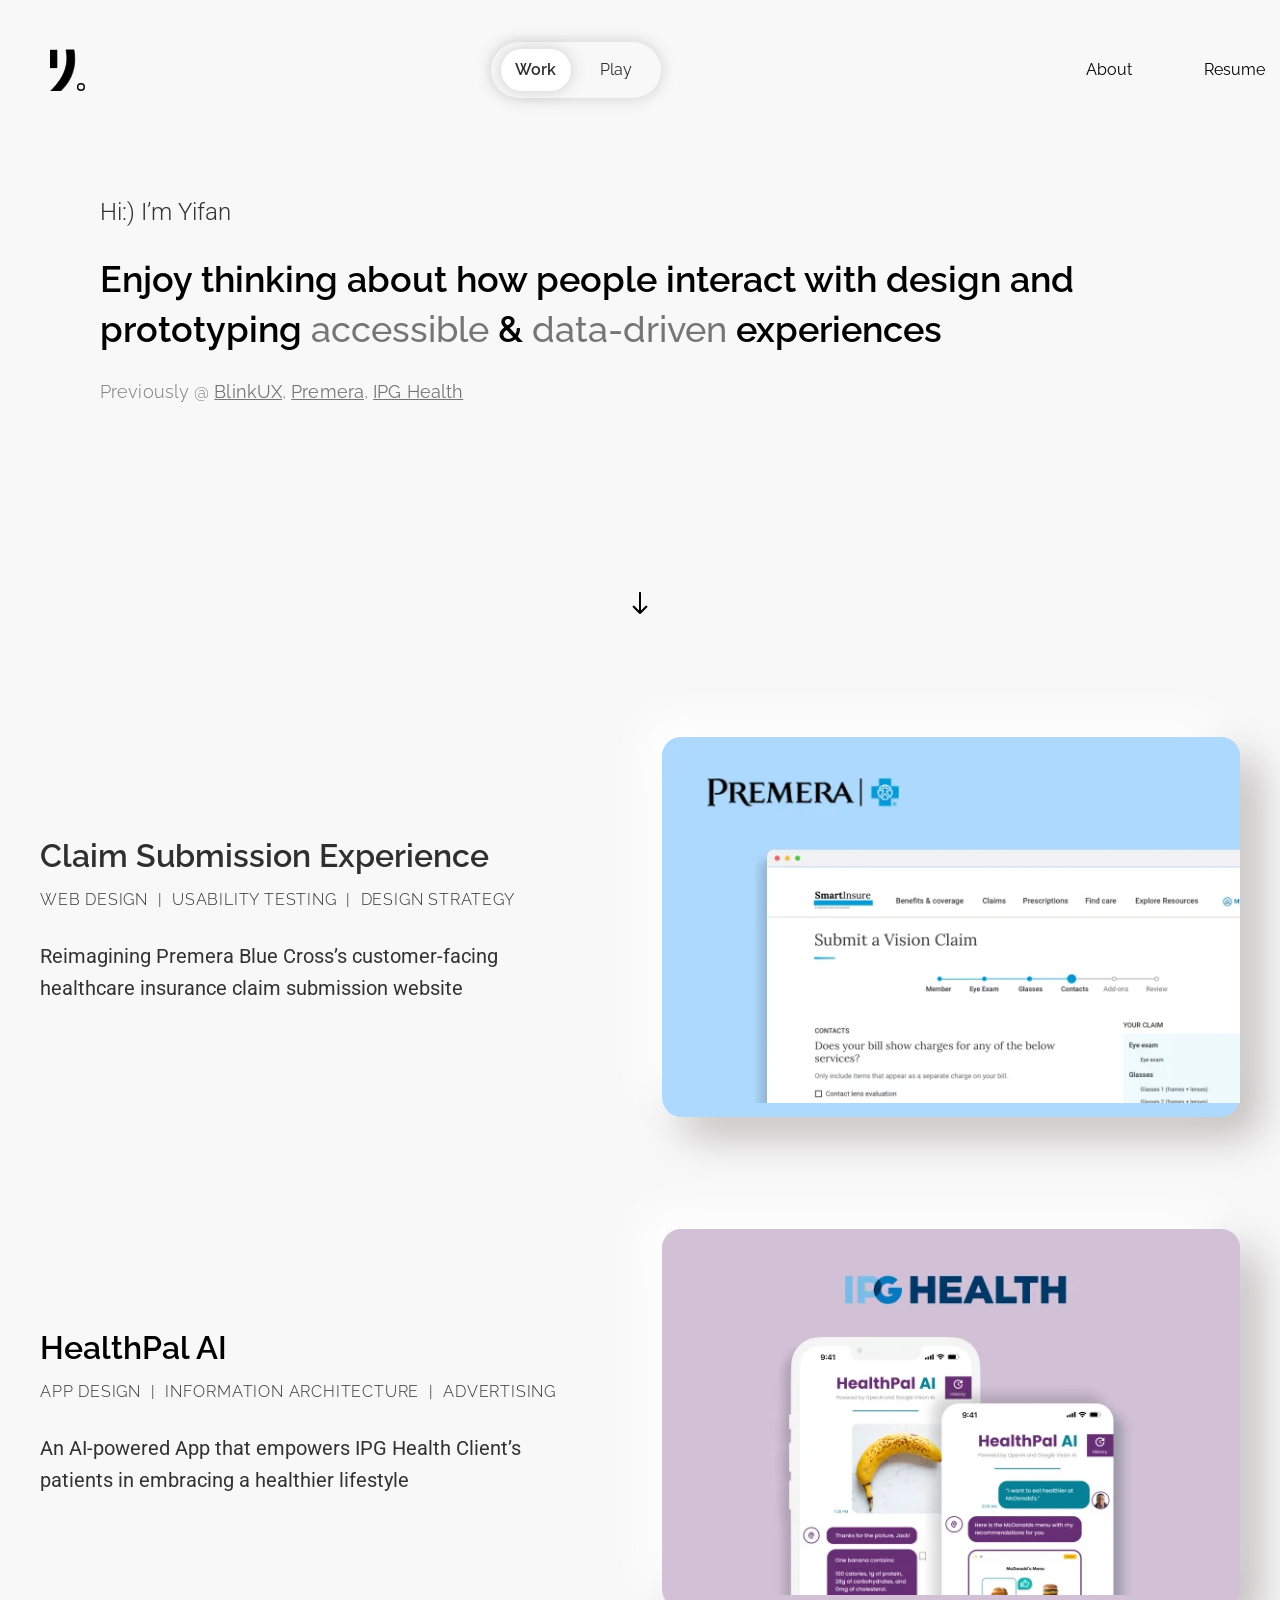
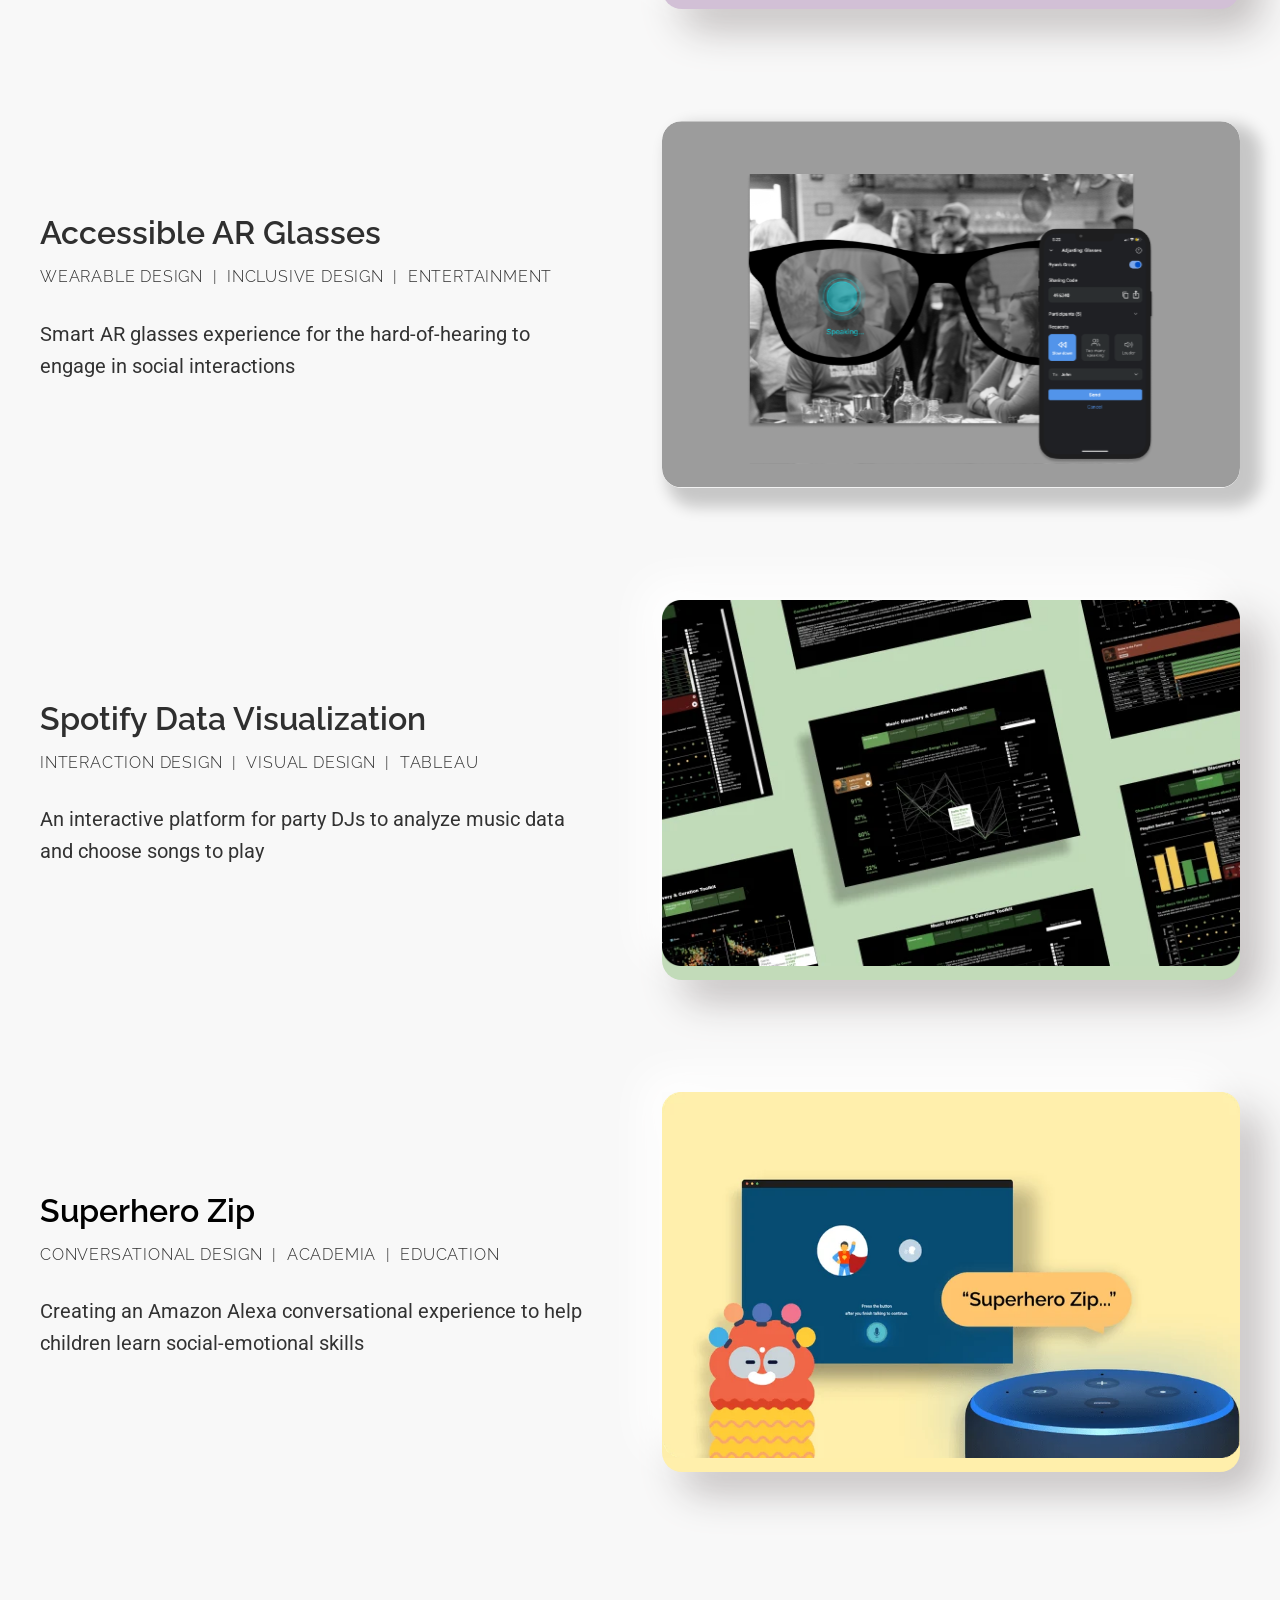
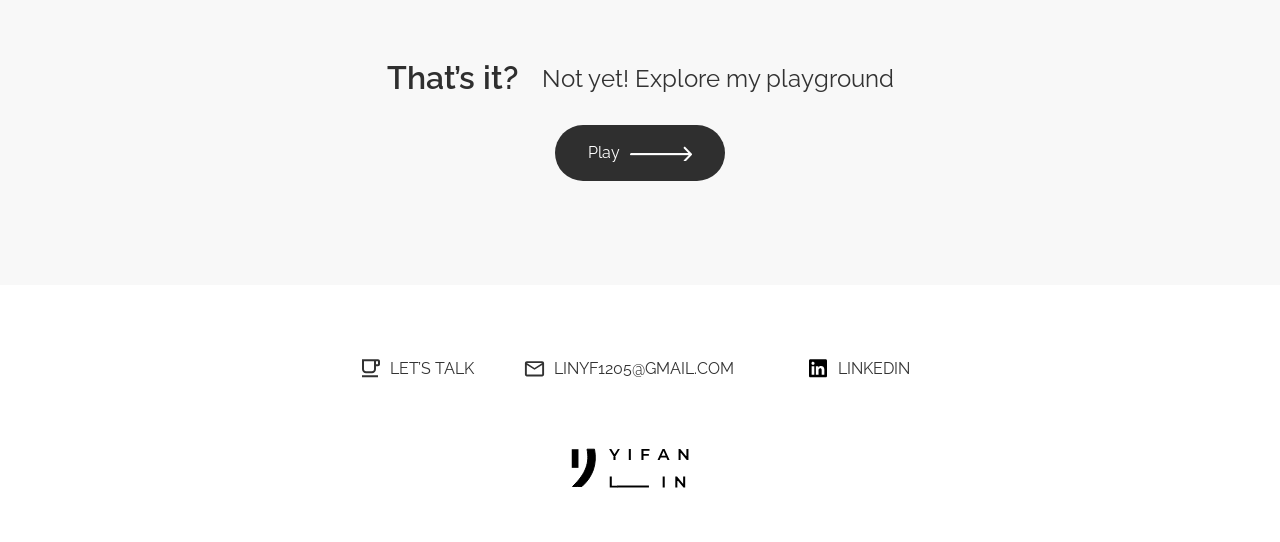
==== index.html @ cd0c2e3c "Prepare portfolio for GitHub Pages" ====
<!DOCTYPE html><html lang="en"><head><meta charset="utf-8"/><meta name="description" content="Yifan Lin is a human centered designer and researcher creating accessible, data-driven experiences."/><title>Home</title><meta content="Home" property="og:title"/><meta content="Home" name="twitter:title"/><meta content="width=device-width, initial-scale=1" name="viewport"/><link href="./assets/css/portfolio.css" rel="stylesheet"/>
<link href="./site.css" rel="stylesheet"/><link href="https://fonts.googleapis.com/css2?family=Raleway:wght@300;400;500;600;700;800&amp;family=Roboto:wght@300;400;500;700&amp;display=swap" rel="stylesheet"/><link rel="preconnect" href="https://fonts.googleapis.com"/><link rel="preconnect" href="https://fonts.gstatic.com" crossorigin/><link href="./assets/64f9a5094c0ef83f96128c89_Y_LOGO.webp" rel="shortcut icon" type="image/x-icon"/><link href="./assets/64f9a54ee02b05b13fe72a64_Y_LOGO_256x256.webp" rel="apple-touch-icon"/></head><body class="body-2"><div class="homepage---white"><div data-collapse="medium" role="banner" class="navbar-home w-nav"><div class="navbarcontainer-3 w-container"><div class="navbar-content-3"><a href="./" aria-current="page" class="link-home w-inline-block w--current"><img width="48" height="58" alt="" src="./assets/64ebe89e82865eba714292a4_Vectors-Wrapper.svg" loading="lazy" class="vectors-wrapper-6"/></a><div class="frame-35"><div class="frame-36"><div class="text-3">Work</div></div><a href="./play/" class="link-block w-inline-block"><div class="frame-37"><div class="nav-bar-6">Play</div></div></a></div><div class="frame-38"><nav role="navigation" class="navbar-menu-3 w-nav-menu"><a href="./about-me/" class="nav-bar-7 w-nav-link">About</a><a href="./assets/65d5ec093dd948053e423be9_Yifan%20Lin_Resume.pdf" target="_blank" class="nav-bar-7 w-nav-link">Resume</a></nav></div></div><div class="menu-button-2 w-nav-button" role="button" tabindex="0" aria-label="Toggle navigation" aria-expanded="false"><div class="w-icon-nav-menu"></div></div></div></div><div class="hero-section"><div class="container"><div class="_2-columns-12"><div class="column-51"><div class="heading-103">Hi:) I’m Yifan</div><div class="home-heading"><div class="home-heading"><span class="home-enjoy">Enjoy thinking about how people interact with design and prototyping </span><span class="home-gray">accessible</span><span class="home-enjoy"> &amp; </span><span class="home-gray">data-driven</span><span class="home-enjoy"> experiences</span></div></div><div class="paragraph-35">Previously @ <a href="https://blinkux.com/about" target="_blank" class="company-link">BlinkUX</a>, <a href="https://www.premera.com/" target="_blank" class="company-link">Premera</a>, <a href="https://ipghealth.com/" target="_blank" class="company-link">IPG Health</a></div></div><div class="scroll-down_component"><div class="scroll-line-wrapper"><img src="./assets/654dd0c60c5077fea5ebe48a_ArrowB.webp" loading="lazy" alt=""/></div></div></div></div></div><section class="work-section"><div class="projects"><div class="project-card"><div class="project-card-textbox"><div class="project-card-title"><div class="heading-2">Claim Submission Experience</div><h6 class="tags">Web Design  |  Usability Testing  |  DESIGN STRATEGY</h6><div class="paragraph-home-work">Reimagining Premera Blue Cross’s customer-facing healthcare insurance claim submission website</div></div></div><a href="./works/healthcare-claim-experience/" class="link-block-work w-inline-block"><div class="project-img-shadow"><img src="./assets/65433bfb8ec7115315d2ca80_Premera-cover-2.webp" loading="lazy" width="600" height="380" alt="" srcset="./assets/65433bfb8ec7115315d2ca80_Premera-cover-2-p-500.webp 500w, ./assets/65433bfb8ec7115315d2ca80_Premera-cover-2.webp 600w" sizes="(max-width: 600px) 100vw, 600px" class="premera-cover-2"/></div></a></div><div class="project-card"><div class="project-card-textbox"><div class="project-card-title"><div class="heading-102">HealthPal AI</div><h6 class="tags">APP Design  |  Information Architecture  |  Advertising</h6><div class="paragraph-home-work">An AI-powered App that empowers IPG Health Client’s patients in embracing a healthier lifestyle</div></div></div><a href="./works/healthpal-ai/" class="link-block-work w-inline-block"><div class="project-img-shadow-2"><img src="./assets/65433c2fd9f32b8d8400daa6_project-img-shadow-1.webp" loading="lazy" width="600" height="380" alt="" srcset="./assets/65433c2fd9f32b8d8400daa6_project-img-shadow-1-p-500.webp 500w, ./assets/65433c2fd9f32b8d8400daa6_project-img-shadow-1.webp 600w" sizes="(max-width: 600px) 100vw, 600px" class="project-img-shadow-1"/></div></a></div><div class="project-card"><div class="project-card-textbox"><div class="project-card-title"><div class="heading-2">Accessible AR Glasses</div><h6 class="tags">WEARABLE Design  |  Inclusive Design  |  Entertainment</h6><div class="paragraph-home-work">Smart AR glasses experience for the hard-of-hearing to engage in social interactions</div></div></div><a href="./works/ar-accessible-glasses/" class="link-block-work w-inline-block"><img src="./assets/64ec5e010fa4375ee0cc8c27_Vectors-Wrapper.svg" loading="lazy" width="600" height="380" alt="" class="vectors-wrapper-2"/></a></div><div class="project-card"><div class="project-card-textbox"><div class="project-card-title"><div class="heading-2">Spotify Data Visualization</div><h6 class="tags">Interaction Design  |  VISUAL Design  |  Tableau</h6><div class="paragraph-home-work">An interactive platform for party DJs to analyze music data and choose songs to play</div></div></div><a href="./works/spotify-data-visualization/" class="link-block-work w-inline-block"><div class="data-viz-cover"><img src="./assets/65437d755b21106c16dc1677_Data-viz-cover-1.webp" loading="lazy" width="600" height="380" alt="" srcset="./assets/65437d755b21106c16dc1677_Data-viz-cover-1-p-500.webp 500w, ./assets/65437d755b21106c16dc1677_Data-viz-cover-1.webp 600w" sizes="(max-width: 600px) 100vw, 600px" class="data-viz-cover-1"/></div></a></div><div class="project-card"><div class="project-card-textbox"><div class="project-card-title"><div class="heading-88">Superhero Zip</div><h6 class="tags">Conversational Design  |  AcademiA  |  EDUCATION</h6><div class="paragraph-home-work">Creating an Amazon Alexa conversational experience to help children learn social-emotional skills</div></div></div><a href="./works/superhero-zip/" class="link-block-work w-inline-block"><div class="alexa-cover"><img src="./assets/65482e924edc4c7dbde445a9_Alexa%20Cover.webp" loading="lazy" width="600" height="380" alt="" srcset="./assets/65482e924edc4c7dbde445a9_Alexa%20Cover-p-500.webp 500w, ./assets/65482e924edc4c7dbde445a9_Alexa%20Cover-p-800.webp 800w, ./assets/65482e924edc4c7dbde445a9_Alexa%20Cover-p-1080.webp 1080w, ./assets/65482e924edc4c7dbde445a9_Alexa%20Cover.webp 1200w" sizes="(max-width: 767px) 100vw, 600px" class="alexa-cover-1"/></div></a></div></div></section><div class="explore-home"><div class="container-5"><div class="moveup-text"><div class="heading-2">That’s it?</div><div class="heading-3">Not yet! Explore my playground</div></div><a href="./play/" class="playwork-link w-inline-block"><div class="frame-75 moveup-text"><div class="nav-bar-8">Play</div><img src="./assets/64ec61a36655dce9e0ce12b2_Arrow-9-2.webp" loading="lazy" width="62" height="14.7619047164917" alt="" class="arrow-9-2"/></div></a></div></div><div class="footer"><div class="_2-columns-3"><div class="column-5"><a href="https://linkedin.com/in/linyifan" target="_blank" class="lets-talk-link w-inline-block"><div class="frame-28"><img src="./assets/64ebe8a3620be5bd803b1869_Vectors-Wrapper.svg" loading="lazy" width="24" height="24" alt="" class="vectors-wrapper-4"/><div class="nav-bar-5">LET’S TALK</div></div></a></div><div class="column-6"><a href="mailto:linyf1205@gmail.com" class="email-link w-inline-block"><div class="frame-28"><img src="./assets/64ebe8a4803f104e4a681150_Vectors-Wrapper.svg" loading="lazy" width="24" height="24" alt="" class="vectors-wrapper-4"/><div class="nav-bar-5">LINYF1205@GMAIL.COM</div></div></a></div><div class="column-7"><a href="https://linkedin.com/in/linyifan" target="_blank" class="linkedin-link w-inline-block"><div class="frame-30"><img src="./assets/64ebe8a4256f5c34703fa2f7_Vectors-Wrapper.svg" loading="lazy" width="24" height="24" alt="" class="vectors-wrapper-4"/><div class="nav-bar-5">LINKEDIN</div></div></a></div></div><div class="div-block-2"><img src="./assets/64ebe8a55052b71c352c5f48_Vectors-Wrapper.svg" loading="lazy" width="139" height="52" alt="" class="vectors-wrapper-5"/></div></div></div><script src="./site.js" defer></script></body></html>
---- assets/css/portfolio.css ----
html {
  -webkit-text-size-adjust: 100%;
  -ms-text-size-adjust: 100%;
  font-family: sans-serif;
}

body {
  margin: 0;
}

article, aside, details, figcaption, figure, footer, header, hgroup, main, menu, nav, section, summary {
  display: block;
}

audio, canvas, progress, video {
  vertical-align: baseline;
  display: inline-block;
}

audio:not([controls]) {
  height: 0;
  display: none;
}

[hidden], template {
  display: none;
}

a {
  background-color: #0000;
}

a:active, a:hover {
  outline: 0;
}

abbr[title] {
  border-bottom: 1px dotted;
}

b, strong {
  font-weight: bold;
}

dfn {
  font-style: italic;
}

h1 {
  margin: .67em 0;
  font-size: 2em;
}

mark {
  color: #000;
  background: #ff0;
}

small {
  font-size: 80%;
}

sub, sup {
  vertical-align: baseline;
  font-size: 75%;
  line-height: 0;
  position: relative;
}

sup {
  top: -.5em;
}

sub {
  bottom: -.25em;
}

img {
  border: 0;
}

svg:not(:root) {
  overflow: hidden;
}

hr {
  box-sizing: content-box;
  height: 0;
}

pre {
  overflow: auto;
}

code, kbd, pre, samp {
  font-family: monospace;
  font-size: 1em;
}

button, input, optgroup, select, textarea {
  color: inherit;
  font: inherit;
  margin: 0;
}

button {
  overflow: visible;
}

button, select {
  text-transform: none;
}

button, html input[type="button"], input[type="reset"] {
  -webkit-appearance: button;
  cursor: pointer;
}

button[disabled], html input[disabled] {
  cursor: default;
}

button::-moz-focus-inner, input::-moz-focus-inner {
  border: 0;
  padding: 0;
}

input {
  line-height: normal;
}

input[type="checkbox"], input[type="radio"] {
  box-sizing: border-box;
  padding: 0;
}

input[type="number"]::-webkit-inner-spin-button, input[type="number"]::-webkit-outer-spin-button {
  height: auto;
}

input[type="search"] {
  -webkit-appearance: none;
}

input[type="search"]::-webkit-search-cancel-button, input[type="search"]::-webkit-search-decoration {
  -webkit-appearance: none;
}

legend {
  border: 0;
  padding: 0;
}

textarea {
  overflow: auto;
}

optgroup {
  font-weight: bold;
}

table {
  border-collapse: collapse;
  border-spacing: 0;
}

td, th {
  padding: 0;
}

@font-face {
  font-family: webflow-icons;
  src: url("[data-uri]") format("truetype");
  font-weight: normal;
  font-style: normal;
}

[class^="w-icon-"], [class*=" w-icon-"] {
  speak: none;
  font-variant: normal;
  text-transform: none;
  -webkit-font-smoothing: antialiased;
  -moz-osx-font-smoothing: grayscale;
  font-style: normal;
  font-weight: normal;
  line-height: 1;
  font-family: webflow-icons !important;
}

.w-icon-slider-right:before {
  content: "";
}

.w-icon-slider-left:before {
  content: "";
}

.w-icon-nav-menu:before {
  content: "";
}

.w-icon-arrow-down:before, .w-icon-dropdown-toggle:before {
  content: "";
}

.w-icon-file-upload-remove:before {
  content: "";
}

.w-icon-file-upload-icon:before {
  content: "";
}

* {
  box-sizing: border-box;
}

html {
  height: 100%;
}

body {
  color: #333;
  background-color: #fff;
  min-height: 100%;
  margin: 0;
  font-family: Arial, sans-serif;
  font-size: 14px;
  line-height: 20px;
}

img {
  vertical-align: middle;
  max-width: 100%;
  display: inline-block;
}

html.w-mod-touch * {
  background-attachment: scroll !important;
}

.w-block {
  display: block;
}

.w-inline-block {
  max-width: 100%;
  display: inline-block;
}

.w-clearfix:before, .w-clearfix:after {
  content: " ";
  grid-area: 1 / 1 / 2 / 2;
  display: table;
}

.w-clearfix:after {
  clear: both;
}

.w-hidden {
  display: none;
}

.w-button {
  color: #fff;
  line-height: inherit;
  cursor: pointer;
  background-color: #3898ec;
  border: 0;
  border-radius: 0;
  padding: 9px 15px;
  text-decoration: none;
  display: inline-block;
}

input.w-button {
  -webkit-appearance: button;
}

html[data-w-dynpage] [data-w-cloak] {
  color: #0000 !important;
}

.w-code-block {
  margin: unset;
}

pre.w-code-block code {
  all: inherit;
}

.w-optimization {
  display: contents;
}

.w-webflow-badge, .w-webflow-badge > img {
  box-sizing: unset;
  width: unset;
  height: unset;
  max-height: unset;
  max-width: unset;
  min-height: unset;
  min-width: unset;
  margin: unset;
  padding: unset;
  float: unset;
  clear: unset;
  border: unset;
  border-radius: unset;
  background: unset;
  background-image: unset;
  background-position: unset;
  background-size: unset;
  background-repeat: unset;
  background-origin: unset;
  background-clip: unset;
  background-attachment: unset;
  background-color: unset;
  box-shadow: unset;
  transform: unset;
  direction: unset;
  font-family: unset;
  font-weight: unset;
  color: unset;
  font-size: unset;
  line-height: unset;
  font-style: unset;
  font-variant: unset;
  text-align: unset;
  letter-spacing: unset;
  -webkit-text-decoration: unset;
  text-decoration: unset;
  text-indent: unset;
  text-transform: unset;
  list-style-type: unset;
  text-shadow: unset;
  vertical-align: unset;
  cursor: unset;
  white-space: unset;
  word-break: unset;
  word-spacing: unset;
  word-wrap: unset;
  transition: unset;
}

.w-webflow-badge {
  white-space: nowrap;
  cursor: pointer;
  box-shadow: 0 0 0 1px #0000001a, 0 1px 3px #0000001a;
  visibility: visible !important;
  opacity: 1 !important;
  z-index: 2147483647 !important;
  color: #aaadb0 !important;
  overflow: unset !important;
  background-color: #fff !important;
  border-radius: 3px !important;
  width: auto !important;
  height: auto !important;
  margin: 0 !important;
  padding: 6px !important;
  font-size: 12px !important;
  line-height: 14px !important;
  text-decoration: none !important;
  display: inline-block !important;
  position: fixed !important;
  inset: auto 12px 12px auto !important;
  transform: none !important;
}

.w-webflow-badge > img {
  position: unset;
  visibility: unset !important;
  opacity: 1 !important;
  vertical-align: middle !important;
  display: inline-block !important;
}

h1, h2, h3, h4, h5, h6 {
  margin-bottom: 10px;
  font-weight: bold;
}

h1 {
  margin-top: 20px;
  font-size: 38px;
  line-height: 44px;
}

h2 {
  margin-top: 20px;
  font-size: 32px;
  line-height: 36px;
}

h3 {
  margin-top: 20px;
  font-size: 24px;
  line-height: 30px;
}

h4 {
  margin-top: 10px;
  font-size: 18px;
  line-height: 24px;
}

h5 {
  margin-top: 10px;
  font-size: 14px;
  line-height: 20px;
}

h6 {
  margin-top: 10px;
  font-size: 12px;
  line-height: 18px;
}

p {
  margin-top: 0;
  margin-bottom: 10px;
}

blockquote {
  border-left: 5px solid #e2e2e2;
  margin: 0 0 10px;
  padding: 10px 20px;
  font-size: 18px;
  line-height: 22px;
}

figure {
  margin: 0 0 10px;
}

figcaption {
  text-align: center;
  margin-top: 5px;
}

ul, ol {
  margin-top: 0;
  margin-bottom: 10px;
  padding-left: 40px;
}

.w-list-unstyled {
  padding-left: 0;
  list-style: none;
}

.w-embed:before, .w-embed:after {
  content: " ";
  grid-area: 1 / 1 / 2 / 2;
  display: table;
}

.w-embed:after {
  clear: both;
}

.w-video {
  width: 100%;
  padding: 0;
  position: relative;
}

.w-video iframe, .w-video object, .w-video embed {
  border: none;
  width: 100%;
  height: 100%;
  position: absolute;
  top: 0;
  left: 0;
}

fieldset {
  border: 0;
  margin: 0;
  padding: 0;
}

button, [type="button"], [type="reset"] {
  cursor: pointer;
  -webkit-appearance: button;
  border: 0;
}

.w-form {
  margin: 0 0 15px;
}

.w-form-done {
  text-align: center;
  background-color: #ddd;
  padding: 20px;
  display: none;
}

.w-form-fail {
  background-color: #ffdede;
  margin-top: 10px;
  padding: 10px;
  display: none;
}

label {
  margin-bottom: 5px;
  font-weight: bold;
  display: block;
}

.w-input, .w-select {
  color: #333;
  vertical-align: middle;
  background-color: #fff;
  border: 1px solid #ccc;
  width: 100%;
  height: 38px;
  margin-bottom: 10px;
  padding: 8px 12px;
  font-size: 14px;
  line-height: 1.42857;
  display: block;
}

.w-input::placeholder, .w-select::placeholder {
  color: #999;
}

.w-input:focus, .w-select:focus {
  border-color: #3898ec;
  outline: 0;
}

.w-input[disabled], .w-select[disabled], .w-input[readonly], .w-select[readonly], fieldset[disabled] .w-input, fieldset[disabled] .w-select {
  cursor: not-allowed;
}

.w-input[disabled]:not(.w-input-disabled), .w-select[disabled]:not(.w-input-disabled), .w-input[readonly], .w-select[readonly], fieldset[disabled]:not(.w-input-disabled) .w-input, fieldset[disabled]:not(.w-input-disabled) .w-select {
  background-color: #eee;
}

textarea.w-input, textarea.w-select {
  height: auto;
}

.w-select {
  background-color: #f3f3f3;
}

.w-select[multiple] {
  height: auto;
}

.w-form-label {
  cursor: pointer;
  margin-bottom: 0;
  font-weight: normal;
  display: inline-block;
}

.w-radio {
  margin-bottom: 5px;
  padding-left: 20px;
  display: block;
}

.w-radio:before, .w-radio:after {
  content: " ";
  grid-area: 1 / 1 / 2 / 2;
  display: table;
}

.w-radio:after {
  clear: both;
}

.w-radio-input {
  float: left;
  margin: 3px 0 0 -20px;
  line-height: normal;
}

.w-file-upload {
  margin-bottom: 10px;
  display: block;
}

.w-file-upload-input {
  opacity: 0;
  z-index: -100;
  width: .1px;
  height: .1px;
  position: absolute;
  overflow: hidden;
}

.w-file-upload-default, .w-file-upload-uploading, .w-file-upload-success {
  color: #333;
  display: inline-block;
}

.w-file-upload-error {
  margin-top: 10px;
  display: block;
}

.w-file-upload-default.w-hidden, .w-file-upload-uploading.w-hidden, .w-file-upload-error.w-hidden, .w-file-upload-success.w-hidden {
  display: none;
}

.w-file-upload-uploading-btn {
  cursor: pointer;
  background-color: #fafafa;
  border: 1px solid #ccc;
  margin: 0;
  padding: 8px 12px;
  font-size: 14px;
  font-weight: normal;
  display: flex;
}

.w-file-upload-file {
  background-color: #fafafa;
  border: 1px solid #ccc;
  flex-grow: 1;
  justify-content: space-between;
  margin: 0;
  padding: 8px 9px 8px 11px;
  display: flex;
}

.w-file-upload-file-name {
  font-size: 14px;
  font-weight: normal;
  display: block;
}

.w-file-remove-link {
  cursor: pointer;
  width: auto;
  height: auto;
  margin-top: 3px;
  margin-left: 10px;
  padding: 3px;
  display: block;
}

.w-icon-file-upload-remove {
  margin: auto;
  font-size: 10px;
}

.w-file-upload-error-msg {
  color: #ea384c;
  padding: 2px 0;
  display: inline-block;
}

.w-file-upload-info {
  padding: 0 12px;
  line-height: 38px;
  display: inline-block;
}

.w-file-upload-label {
  cursor: pointer;
  background-color: #fafafa;
  border: 1px solid #ccc;
  margin: 0;
  padding: 8px 12px;
  font-size: 14px;
  font-weight: normal;
  display: inline-block;
}

.w-icon-file-upload-icon, .w-icon-file-upload-uploading {
  width: 20px;
  margin-right: 8px;
  display: inline-block;
}

.w-icon-file-upload-uploading {
  height: 20px;
}

.w-container {
  max-width: 940px;
  margin-left: auto;
  margin-right: auto;
}

.w-container:before, .w-container:after {
  content: " ";
  grid-area: 1 / 1 / 2 / 2;
  display: table;
}

.w-container:after {
  clear: both;
}

.w-container .w-row {
  margin-left: -10px;
  margin-right: -10px;
}

.w-row:before, .w-row:after {
  content: " ";
  grid-area: 1 / 1 / 2 / 2;
  display: table;
}

.w-row:after {
  clear: both;
}

.w-row .w-row {
  margin-left: 0;
  margin-right: 0;
}

.w-col {
  float: left;
  width: 100%;
  min-height: 1px;
  padding-left: 10px;
  padding-right: 10px;
  position: relative;
}

.w-col .w-col {
  padding-left: 0;
  padding-right: 0;
}

.w-col-1 {
  width: 8.33333%;
}

.w-col-2 {
  width: 16.6667%;
}

.w-col-3 {
  width: 25%;
}

.w-col-4 {
  width: 33.3333%;
}

.w-col-5 {
  width: 41.6667%;
}

.w-col-6 {
  width: 50%;
}

.w-col-7 {
  width: 58.3333%;
}

.w-col-8 {
  width: 66.6667%;
}

.w-col-9 {
  width: 75%;
}

.w-col-10 {
  width: 83.3333%;
}

.w-col-11 {
  width: 91.6667%;
}

.w-col-12 {
  width: 100%;
}

.w-hidden-main {
  display: none !important;
}

@media screen and (max-width: 991px) {
  .w-container {
    max-width: 728px;
  }

  .w-hidden-main {
    display: inherit !important;
  }

  .w-hidden-medium {
    display: none !important;
  }

  .w-col-medium-1 {
    width: 8.33333%;
  }

  .w-col-medium-2 {
    width: 16.6667%;
  }

  .w-col-medium-3 {
    width: 25%;
  }

  .w-col-medium-4 {
    width: 33.3333%;
  }

  .w-col-medium-5 {
    width: 41.6667%;
  }

  .w-col-medium-6 {
    width: 50%;
  }

  .w-col-medium-7 {
    width: 58.3333%;
  }

  .w-col-medium-8 {
    width: 66.6667%;
  }

  .w-col-medium-9 {
    width: 75%;
  }

  .w-col-medium-10 {
    width: 83.3333%;
  }

  .w-col-medium-11 {
    width: 91.6667%;
  }

  .w-col-medium-12 {
    width: 100%;
  }

  .w-col-stack {
    width: 100%;
    left: auto;
    right: auto;
  }
}

@media screen and (max-width: 767px) {
  .w-hidden-main, .w-hidden-medium {
    display: inherit !important;
  }

  .w-hidden-small {
    display: none !important;
  }

  .w-row, .w-container .w-row {
    margin-left: 0;
    margin-right: 0;
  }

  .w-col {
    width: 100%;
    left: auto;
    right: auto;
  }

  .w-col-small-1 {
    width: 8.33333%;
  }

  .w-col-small-2 {
    width: 16.6667%;
  }

  .w-col-small-3 {
    width: 25%;
  }

  .w-col-small-4 {
    width: 33.3333%;
  }

  .w-col-small-5 {
    width: 41.6667%;
  }

  .w-col-small-6 {
    width: 50%;
  }

  .w-col-small-7 {
    width: 58.3333%;
  }

  .w-col-small-8 {
    width: 66.6667%;
  }

  .w-col-small-9 {
    width: 75%;
  }

  .w-col-small-10 {
    width: 83.3333%;
  }

  .w-col-small-11 {
    width: 91.6667%;
  }

  .w-col-small-12 {
    width: 100%;
  }
}

@media screen and (max-width: 479px) {
  .w-container {
    max-width: none;
  }

  .w-hidden-main, .w-hidden-medium, .w-hidden-small {
    display: inherit !important;
  }

  .w-hidden-tiny {
    display: none !important;
  }

  .w-col {
    width: 100%;
  }

  .w-col-tiny-1 {
    width: 8.33333%;
  }

  .w-col-tiny-2 {
    width: 16.6667%;
  }

  .w-col-tiny-3 {
    width: 25%;
  }

  .w-col-tiny-4 {
    width: 33.3333%;
  }

  .w-col-tiny-5 {
    width: 41.6667%;
  }

  .w-col-tiny-6 {
    width: 50%;
  }

  .w-col-tiny-7 {
    width: 58.3333%;
  }

  .w-col-tiny-8 {
    width: 66.6667%;
  }

  .w-col-tiny-9 {
    width: 75%;
  }

  .w-col-tiny-10 {
    width: 83.3333%;
  }

  .w-col-tiny-11 {
    width: 91.6667%;
  }

  .w-col-tiny-12 {
    width: 100%;
  }
}

.w-widget {
  position: relative;
}

.w-widget-map {
  width: 100%;
  height: 400px;
}

.w-widget-map label {
  width: auto;
  display: inline;
}

.w-widget-map img {
  max-width: inherit;
}

.w-widget-map .gm-style-iw {
  text-align: center;
}

.w-widget-map .gm-style-iw > button {
  display: none !important;
}

.w-widget-twitter {
  overflow: hidden;
}

.w-widget-twitter-count-shim {
  vertical-align: top;
  text-align: center;
  background: #fff;
  border: 1px solid #758696;
  border-radius: 3px;
  width: 28px;
  height: 20px;
  display: inline-block;
  position: relative;
}

.w-widget-twitter-count-shim * {
  pointer-events: none;
  -webkit-user-select: none;
  user-select: none;
}

.w-widget-twitter-count-shim .w-widget-twitter-count-inner {
  text-align: center;
  color: #999;
  font-family: serif;
  font-size: 15px;
  line-height: 12px;
  position: relative;
}

.w-widget-twitter-count-shim .w-widget-twitter-count-clear {
  display: block;
  position: relative;
}

.w-widget-twitter-count-shim.w--large {
  width: 36px;
  height: 28px;
}

.w-widget-twitter-count-shim.w--large .w-widget-twitter-count-inner {
  font-size: 18px;
  line-height: 18px;
}

.w-widget-twitter-count-shim:not(.w--vertical) {
  margin-left: 5px;
  margin-right: 8px;
}

.w-widget-twitter-count-shim:not(.w--vertical).w--large {
  margin-left: 6px;
}

.w-widget-twitter-count-shim:not(.w--vertical):before, .w-widget-twitter-count-shim:not(.w--vertical):after {
  content: " ";
  pointer-events: none;
  border: solid #0000;
  width: 0;
  height: 0;
  position: absolute;
  top: 50%;
  left: 0;
}

.w-widget-twitter-count-shim:not(.w--vertical):before {
  border-width: 4px;
  border-color: #75869600 #5d6c7b #75869600 #75869600;
  margin-top: -4px;
  margin-left: -9px;
}

.w-widget-twitter-count-shim:not(.w--vertical).w--large:before {
  border-width: 5px;
  margin-top: -5px;
  margin-left: -10px;
}

.w-widget-twitter-count-shim:not(.w--vertical):after {
  border-width: 4px;
  border-color: #fff0 #fff #fff0 #fff0;
  margin-top: -4px;
  margin-left: -8px;
}

.w-widget-twitter-count-shim:not(.w--vertical).w--large:after {
  border-width: 5px;
  margin-top: -5px;
  margin-left: -9px;
}

.w-widget-twitter-count-shim.w--vertical {
  width: 61px;
  height: 33px;
  margin-bottom: 8px;
}

.w-widget-twitter-count-shim.w--vertical:before, .w-widget-twitter-count-shim.w--vertical:after {
  content: " ";
  pointer-events: none;
  border: solid #0000;
  width: 0;
  height: 0;
  position: absolute;
  top: 100%;
  left: 50%;
}

.w-widget-twitter-count-shim.w--vertical:before {
  border-width: 5px;
  border-color: #5d6c7b #75869600 #75869600;
  margin-left: -5px;
}

.w-widget-twitter-count-shim.w--vertical:after {
  border-width: 4px;
  border-color: #fff #fff0 #fff0;
  margin-left: -4px;
}

.w-widget-twitter-count-shim.w--vertical .w-widget-twitter-count-inner {
  font-size: 18px;
  line-height: 22px;
}

.w-widget-twitter-count-shim.w--vertical.w--large {
  width: 76px;
}

.w-background-video {
  color: #fff;
  height: 500px;
  position: relative;
  overflow: hidden;
}

.w-background-video > video {
  object-fit: cover;
  z-index: -100;
  background-position: 50%;
  background-size: cover;
  width: 100%;
  height: 100%;
  margin: auto;
  position: absolute;
  inset: -100%;
}

.w-background-video > video::-webkit-media-controls-start-playback-button {
  -webkit-appearance: none;
  display: none !important;
}

.w-background-video--control {
  background-color: #0000;
  padding: 0;
  position: absolute;
  bottom: 1em;
  right: 1em;
}

.w-background-video--control > [hidden] {
  display: none !important;
}

.w-slider {
  text-align: center;
  clear: both;
  -webkit-tap-highlight-color: #0000;
  tap-highlight-color: #0000;
  background: #ddd;
  height: 300px;
  position: relative;
}

.w-slider-mask {
  z-index: 1;
  white-space: nowrap;
  height: 100%;
  display: block;
  position: relative;
  left: 0;
  right: 0;
  overflow: hidden;
}

.w-slide {
  vertical-align: top;
  white-space: normal;
  text-align: left;
  width: 100%;
  height: 100%;
  display: inline-block;
  position: relative;
}

.w-slider-nav {
  z-index: 2;
  text-align: center;
  -webkit-tap-highlight-color: #0000;
  tap-highlight-color: #0000;
  height: 40px;
  margin: auto;
  padding-top: 10px;
  position: absolute;
  inset: auto 0 0;
}

.w-slider-nav.w-round > div {
  border-radius: 100%;
}

.w-slider-nav.w-num > div {
  font-size: inherit;
  line-height: inherit;
  width: auto;
  height: auto;
  padding: .2em .5em;
}

.w-slider-nav.w-shadow > div {
  box-shadow: 0 0 3px #3336;
}

.w-slider-nav-invert {
  color: #fff;
}

.w-slider-nav-invert > div {
  background-color: #2226;
}

.w-slider-nav-invert > div.w-active {
  background-color: #222;
}

.w-slider-dot {
  cursor: pointer;
  background-color: #fff6;
  width: 1em;
  height: 1em;
  margin: 0 3px .5em;
  transition: background-color .1s, color .1s;
  display: inline-block;
  position: relative;
}

.w-slider-dot.w-active {
  background-color: #fff;
}

.w-slider-dot:focus {
  outline: none;
  box-shadow: 0 0 0 2px #fff;
}

.w-slider-dot:focus.w-active {
  box-shadow: none;
}

.w-slider-arrow-left, .w-slider-arrow-right {
  cursor: pointer;
  color: #fff;
  -webkit-tap-highlight-color: #0000;
  tap-highlight-color: #0000;
  -webkit-user-select: none;
  user-select: none;
  width: 80px;
  margin: auto;
  font-size: 40px;
  position: absolute;
  inset: 0;
  overflow: hidden;
}

.w-slider-arrow-left [class^="w-icon-"], .w-slider-arrow-right [class^="w-icon-"], .w-slider-arrow-left [class*=" w-icon-"], .w-slider-arrow-right [class*=" w-icon-"] {
  position: absolute;
}

.w-slider-arrow-left:focus, .w-slider-arrow-right:focus {
  outline: 0;
}

.w-slider-arrow-left {
  z-index: 3;
  right: auto;
}

.w-slider-arrow-right {
  z-index: 4;
  left: auto;
}

.w-icon-slider-left, .w-icon-slider-right {
  width: 1em;
  height: 1em;
  margin: auto;
  inset: 0;
}

.w-slider-aria-label {
  clip: rect(0 0 0 0);
  border: 0;
  width: 1px;
  height: 1px;
  margin: -1px;
  padding: 0;
  position: absolute;
  overflow: hidden;
}

.w-slider-force-show {
  display: block !important;
}

.w-dropdown {
  text-align: left;
  z-index: 900;
  margin-left: auto;
  margin-right: auto;
  display: inline-block;
  position: relative;
}

.w-dropdown-btn, .w-dropdown-toggle, .w-dropdown-link {
  vertical-align: top;
  color: #222;
  text-align: left;
  white-space: nowrap;
  margin-left: auto;
  margin-right: auto;
  padding: 20px;
  text-decoration: none;
  position: relative;
}

.w-dropdown-toggle {
  -webkit-user-select: none;
  user-select: none;
  cursor: pointer;
  padding-right: 40px;
  display: inline-block;
}

.w-dropdown-toggle:focus {
  outline: 0;
}

.w-icon-dropdown-toggle {
  width: 1em;
  height: 1em;
  margin: auto 20px auto auto;
  position: absolute;
  top: 0;
  bottom: 0;
  right: 0;
}

.w-dropdown-list {
  background: #ddd;
  min-width: 100%;
  display: none;
  position: absolute;
}

.w-dropdown-list.w--open {
  display: block;
}

.w-dropdown-link {
  color: #222;
  padding: 10px 20px;
  display: block;
}

.w-dropdown-link.w--current {
  color: #0082f3;
}

.w-dropdown-link:focus {
  outline: 0;
}

@media screen and (max-width: 767px) {
  .w-nav-brand {
    padding-left: 10px;
  }
}

.w-lightbox-backdrop {
  cursor: auto;
  letter-spacing: normal;
  text-indent: 0;
  text-shadow: none;
  text-transform: none;
  visibility: visible;
  white-space: normal;
  word-break: normal;
  word-spacing: normal;
  word-wrap: normal;
  color: #fff;
  text-align: center;
  z-index: 2000;
  opacity: 0;
  -webkit-user-select: none;
  -moz-user-select: none;
  -webkit-tap-highlight-color: transparent;
  background: #000000e6;
  outline: 0;
  font-family: Helvetica Neue, Helvetica, Ubuntu, Segoe UI, Verdana, sans-serif;
  font-size: 17px;
  font-style: normal;
  font-weight: 300;
  line-height: 1.2;
  list-style: disc;
  position: fixed;
  inset: 0;
  -webkit-transform: translate(0);
}

.w-lightbox-backdrop, .w-lightbox-container {
  -webkit-overflow-scrolling: touch;
  height: 100%;
  overflow: auto;
}

.w-lightbox-content {
  height: 100vh;
  position: relative;
  overflow: hidden;
}

.w-lightbox-view {
  opacity: 0;
  width: 100vw;
  height: 100vh;
  position: absolute;
}

.w-lightbox-view:before {
  content: "";
  height: 100vh;
}

.w-lightbox-group, .w-lightbox-group .w-lightbox-view, .w-lightbox-group .w-lightbox-view:before {
  height: 86vh;
}

.w-lightbox-frame, .w-lightbox-view:before {
  vertical-align: middle;
  display: inline-block;
}

.w-lightbox-figure {
  margin: 0;
  position: relative;
}

.w-lightbox-group .w-lightbox-figure {
  cursor: pointer;
}

.w-lightbox-img {
  width: auto;
  max-width: none;
  height: auto;
}

.w-lightbox-image {
  float: none;
  max-width: 100vw;
  max-height: 100vh;
  display: block;
}

.w-lightbox-group .w-lightbox-image {
  max-height: 86vh;
}

.w-lightbox-caption {
  text-align: left;
  text-overflow: ellipsis;
  white-space: nowrap;
  background: #0006;
  padding: .5em 1em;
  position: absolute;
  bottom: 0;
  left: 0;
  right: 0;
  overflow: hidden;
}

.w-lightbox-embed {
  width: 100%;
  height: 100%;
  position: absolute;
  inset: 0;
}

.w-lightbox-control {
  cursor: pointer;
  background-position: center;
  background-repeat: no-repeat;
  background-size: 24px;
  width: 4em;
  transition: all .3s;
  position: absolute;
  top: 0;
}

.w-lightbox-left {
  background-image: url("[data-uri]");
  display: none;
  bottom: 0;
  left: 0;
}

.w-lightbox-right {
  background-image: url("[data-uri]");
  display: none;
  bottom: 0;
  right: 0;
}

.w-lightbox-close {
  background-image: url("[data-uri]");
  background-size: 18px;
  height: 2.6em;
  right: 0;
}

.w-lightbox-strip {
  white-space: nowrap;
  padding: 0 1vh;
  line-height: 0;
  position: absolute;
  bottom: 0;
  left: 0;
  right: 0;
  overflow: auto hidden;
}

.w-lightbox-item {
  box-sizing: content-box;
  cursor: pointer;
  width: 10vh;
  padding: 2vh 1vh;
  display: inline-block;
  -webkit-transform: translate3d(0, 0, 0);
}

.w-lightbox-active {
  opacity: .3;
}

.w-lightbox-thumbnail {
  background: #222;
  height: 10vh;
  position: relative;
  overflow: hidden;
}

.w-lightbox-thumbnail-image {
  position: absolute;
  top: 0;
  left: 0;
}

.w-lightbox-thumbnail .w-lightbox-tall {
  width: 100%;
  top: 50%;
  transform: translate(0, -50%);
}

.w-lightbox-thumbnail .w-lightbox-wide {
  height: 100%;
  left: 50%;
  transform: translate(-50%);
}

.w-lightbox-spinner {
  box-sizing: border-box;
  border: 5px solid #0006;
  border-radius: 50%;
  width: 40px;
  height: 40px;
  margin-top: -20px;
  margin-left: -20px;
  animation: .8s linear infinite spin;
  position: absolute;
  top: 50%;
  left: 50%;
}

.w-lightbox-spinner:after {
  content: "";
  border: 3px solid #0000;
  border-bottom-color: #fff;
  border-radius: 50%;
  position: absolute;
  inset: -4px;
}

.w-lightbox-hide {
  display: none;
}

.w-lightbox-noscroll {
  overflow: hidden;
}

@media (min-width: 768px) {
  .w-lightbox-content {
    height: 96vh;
    margin-top: 2vh;
  }

  .w-lightbox-view, .w-lightbox-view:before {
    height: 96vh;
  }

  .w-lightbox-group, .w-lightbox-group .w-lightbox-view, .w-lightbox-group .w-lightbox-view:before {
    height: 84vh;
  }

  .w-lightbox-image {
    max-width: 96vw;
    max-height: 96vh;
  }

  .w-lightbox-group .w-lightbox-image {
    max-width: 82.3vw;
    max-height: 84vh;
  }

  .w-lightbox-left, .w-lightbox-right {
    opacity: .5;
    display: block;
  }

  .w-lightbox-close {
    opacity: .8;
  }

  .w-lightbox-control:hover {
    opacity: 1;
  }
}

.w-lightbox-inactive, .w-lightbox-inactive:hover {
  opacity: 0;
}

.w-richtext:before, .w-richtext:after {
  content: " ";
  grid-area: 1 / 1 / 2 / 2;
  display: table;
}

.w-richtext:after {
  clear: both;
}

.w-richtext[contenteditable="true"]:before, .w-richtext[contenteditable="true"]:after {
  white-space: initial;
}

.w-richtext ol, .w-richtext ul {
  overflow: hidden;
}

.w-richtext .w-richtext-figure-selected.w-richtext-figure-type-video div:after, .w-richtext .w-richtext-figure-selected[data-rt-type="video"] div:after, .w-richtext .w-richtext-figure-selected.w-richtext-figure-type-image div, .w-richtext .w-richtext-figure-selected[data-rt-type="image"] div {
  outline: 2px solid #2895f7;
}

.w-richtext figure.w-richtext-figure-type-video > div:after, .w-richtext figure[data-rt-type="video"] > div:after {
  content: "";
  display: none;
  position: absolute;
  inset: 0;
}

.w-richtext figure {
  max-width: 60%;
  position: relative;
}

.w-richtext figure > div:before {
  cursor: default !important;
}

.w-richtext figure img {
  width: 100%;
}

.w-richtext figure figcaption.w-richtext-figcaption-placeholder {
  opacity: .6;
}

.w-richtext figure div {
  color: #0000;
  font-size: 0;
}

.w-richtext figure.w-richtext-figure-type-image, .w-richtext figure[data-rt-type="image"] {
  display: table;
}

.w-richtext figure.w-richtext-figure-type-image > div, .w-richtext figure[data-rt-type="image"] > div {
  display: inline-block;
}

.w-richtext figure.w-richtext-figure-type-image > figcaption, .w-richtext figure[data-rt-type="image"] > figcaption {
  caption-side: bottom;
  display: table-caption;
}

.w-richtext figure.w-richtext-figure-type-video, .w-richtext figure[data-rt-type="video"] {
  width: 60%;
  height: 0;
}

.w-richtext figure.w-richtext-figure-type-video iframe, .w-richtext figure[data-rt-type="video"] iframe {
  width: 100%;
  height: 100%;
  position: absolute;
  top: 0;
  left: 0;
}

.w-richtext figure.w-richtext-figure-type-video > div, .w-richtext figure[data-rt-type="video"] > div {
  width: 100%;
}

.w-richtext figure.w-richtext-align-center {
  clear: both;
  margin-left: auto;
  margin-right: auto;
}

.w-richtext figure.w-richtext-align-center.w-richtext-figure-type-image > div, .w-richtext figure.w-richtext-align-center[data-rt-type="image"] > div {
  max-width: 100%;
}

.w-richtext figure.w-richtext-align-normal {
  clear: both;
}

.w-richtext figure.w-richtext-align-fullwidth {
  text-align: center;
  clear: both;
  width: 100%;
  max-width: 100%;
  margin-left: auto;
  margin-right: auto;
  display: block;
}

.w-richtext figure.w-richtext-align-fullwidth > div {
  padding-bottom: inherit;
  display: inline-block;
}

.w-richtext figure.w-richtext-align-fullwidth > figcaption {
  display: block;
}

.w-richtext figure.w-richtext-align-floatleft {
  float: left;
  clear: none;
  margin-right: 15px;
}

.w-richtext figure.w-richtext-align-floatright {
  float: right;
  clear: none;
  margin-left: 15px;
}

.w-nav {
  z-index: 1000;
  background: #ddd;
  position: relative;
}

.w-nav:before, .w-nav:after {
  content: " ";
  grid-area: 1 / 1 / 2 / 2;
  display: table;
}

.w-nav:after {
  clear: both;
}

.w-nav-brand {
  float: left;
  color: #333;
  text-decoration: none;
  position: relative;
}

.w-nav-link {
  vertical-align: top;
  color: #222;
  text-align: left;
  margin-left: auto;
  margin-right: auto;
  padding: 20px;
  text-decoration: none;
  display: inline-block;
  position: relative;
}

.w-nav-link.w--current {
  color: #0082f3;
}

.w-nav-menu {
  float: right;
  position: relative;
}

[data-nav-menu-open] {
  text-align: center;
  background: #c8c8c8;
  min-width: 200px;
  position: absolute;
  top: 100%;
  left: 0;
  right: 0;
  overflow: visible;
  display: block !important;
}

.w--nav-link-open {
  display: block;
  position: relative;
}

.w-nav-overlay {
  width: 100%;
  display: none;
  position: absolute;
  top: 100%;
  left: 0;
  right: 0;
  overflow: hidden;
}

.w-nav-overlay [data-nav-menu-open] {
  top: 0;
}

.w-nav[data-animation="over-left"] .w-nav-overlay {
  width: auto;
}

.w-nav[data-animation="over-left"] .w-nav-overlay, .w-nav[data-animation="over-left"] [data-nav-menu-open] {
  z-index: 1;
  top: 0;
  right: auto;
}

.w-nav[data-animation="over-right"] .w-nav-overlay {
  width: auto;
}

.w-nav[data-animation="over-right"] .w-nav-overlay, .w-nav[data-animation="over-right"] [data-nav-menu-open] {
  z-index: 1;
  top: 0;
  left: auto;
}

.w-nav-button {
  float: right;
  cursor: pointer;
  -webkit-tap-highlight-color: #0000;
  tap-highlight-color: #0000;
  -webkit-user-select: none;
  user-select: none;
  padding: 18px;
  font-size: 24px;
  display: none;
  position: relative;
}

.w-nav-button:focus {
  outline: 0;
}

.w-nav-button.w--open {
  color: #fff;
  background-color: #c8c8c8;
}

.w-nav[data-collapse="all"] .w-nav-menu {
  display: none;
}

.w-nav[data-collapse="all"] .w-nav-button, .w--nav-dropdown-open, .w--nav-dropdown-toggle-open {
  display: block;
}

.w--nav-dropdown-list-open {
  position: static;
}

@media screen and (max-width: 991px) {
  .w-nav[data-collapse="medium"] .w-nav-menu {
    display: none;
  }

  .w-nav[data-collapse="medium"] .w-nav-button {
    display: block;
  }
}

@media screen and (max-width: 767px) {
  .w-nav[data-collapse="small"] .w-nav-menu {
    display: none;
  }

  .w-nav[data-collapse="small"] .w-nav-button {
    display: block;
  }

  .w-nav-brand {
    padding-left: 10px;
  }
}

@media screen and (max-width: 479px) {
  .w-nav[data-collapse="tiny"] .w-nav-menu {
    display: none;
  }

  .w-nav[data-collapse="tiny"] .w-nav-button {
    display: block;
  }
}

.w-tabs {
  position: relative;
}

.w-tabs:before, .w-tabs:after {
  content: " ";
  grid-area: 1 / 1 / 2 / 2;
  display: table;
}

.w-tabs:after {
  clear: both;
}

.w-tab-menu {
  position: relative;
}

.w-tab-link {
  vertical-align: top;
  text-align: left;
  cursor: pointer;
  color: #222;
  background-color: #ddd;
  padding: 9px 30px;
  text-decoration: none;
  display: inline-block;
  position: relative;
}

.w-tab-link.w--current {
  background-color: #c8c8c8;
}

.w-tab-link:focus {
  outline: 0;
}

.w-tab-content {
  display: block;
  position: relative;
  overflow: hidden;
}

.w-tab-pane {
  display: none;
  position: relative;
}

.w--tab-active {
  display: block;
}

@media screen and (max-width: 479px) {
  .w-tab-link {
    display: block;
  }
}

.w-ix-emptyfix:after {
  content: "";
}

@keyframes spin {
  0% {
    transform: rotate(0);
  }

  100% {
    transform: rotate(360deg);
  }
}

.w-dyn-empty {
  background-color: #ddd;
  padding: 10px;
}

.w-dyn-hide, .w-dyn-bind-empty, .w-condition-invisible {
  display: none !important;
}

.wf-layout-layout {
  display: grid;
}

:root {
  --black-text: #2f2f2f;
  --bg-white: #f8f8f8;
  --black: #0003;
  --white-smoke: white;
  --light-blue: #ccebf7;
  --gainsboro: #d4dedf;
  --dim-grey: #6f6f6fb3;
  --white-smoke-2: #f8f8f880;
}

.w-layout-blockcontainer {
  max-width: 940px;
  margin-left: auto;
  margin-right: auto;
  display: block;
}

@media screen and (max-width: 991px) {
  .w-layout-blockcontainer {
    max-width: 728px;
  }
}

@media screen and (max-width: 767px) {
  .w-layout-blockcontainer {
    max-width: none;
  }
}

.body {
  background-color: var(--black-text);
  font-family: Raleway, sans-serif;
}

.heading-1 {
  color: var(--black-text);
  margin-top: 40px;
  margin-bottom: 20px;
  font-family: Raleway, sans-serif;
  font-size: 64px;
  font-weight: 700;
}

.utility-page-wrap {
  justify-content: center;
  align-items: center;
  width: 100vw;
  max-width: 100%;
  height: 100vh;
  max-height: 100%;
  display: flex;
}

.utility-page-content {
  text-align: center;
  flex-direction: column;
  align-items: center;
  width: 30%;
  display: flex;
}

.homepage---white {
  grid-column-gap: 0px;
  grid-row-gap: 0px;
  background-color: #fff;
  flex-direction: column;
  justify-content: flex-start;
  align-items: center;
  width: 100%;
  display: flex;
}

.navbar-content-2 {
  justify-content: space-between;
  align-items: center;
  width: 100%;
  max-width: none;
  display: flex;
}

.nav-bar-3 {
  color: #2f2f2f;
  font-family: Raleway, sans-serif;
  font-size: 16px;
  font-weight: 400;
}

.hero-section {
  grid-column-gap: 0px;
  grid-row-gap: 0px;
  background-color: #f8f8f8;
  flex-direction: column;
  justify-content: flex-start;
  align-items: center;
  width: 100%;
  padding-top: 32px;
  padding-bottom: 32px;
  display: flex;
}

.container-home {
  grid-column-gap: 0px;
  grid-row-gap: 0px;
  flex-direction: column;
  justify-content: flex-start;
  align-items: flex-start;
  width: 100%;
  max-width: 1200px;
  padding-left: 24px;
  padding-right: 24px;
  display: flex;
}

._2-columns-2 {
  grid-column-gap: 24px;
  grid-row-gap: 24px;
  justify-content: flex-start;
  align-items: center;
  width: 100%;
  display: flex;
}

.column-3 {
  grid-column-gap: 24px;
  grid-row-gap: 24px;
  flex-direction: column;
  justify-content: flex-start;
  align-items: flex-start;
  width: 100%;
  height: 261px;
  padding: 24px;
  display: flex;
}

.paragraph-home {
  color: #757575;
  font-family: Roboto, sans-serif;
  font-size: 20px;
  font-weight: 400;
  line-height: 160%;
}

.column-4 {
  grid-column-gap: 24px;
  grid-row-gap: 24px;
  flex-direction: column;
  justify-content: center;
  align-items: center;
  width: 100%;
  padding: 24px;
  display: flex;
}

.picture {
  object-fit: contain;
}

.projects {
  grid-column-gap: 16px;
  grid-row-gap: 16px;
  background-color: #f8f8f8;
  flex-direction: column;
  justify-content: flex-start;
  align-items: flex-start;
  padding: 32px 40px;
  display: flex;
}

.projects.work-dark {
  background-color: #0000;
}

.project-card {
  grid-column-gap: 32px;
  grid-row-gap: 32px;
  justify-content: space-between;
  align-items: center;
  width: 100%;
  max-width: 1440px;
  padding-top: 48px;
  padding-bottom: 48px;
  display: flex;
}

.project-card-title {
  grid-column-gap: 8px;
  grid-row-gap: 8px;
  flex-direction: column;
  justify-content: flex-start;
  align-items: flex-start;
  width: 550px;
  padding-bottom: 16px;
  display: flex;
}

.project-card-tags {
  grid-column-gap: 24px;
  grid-row-gap: 24px;
  flex: 0 auto;
  justify-content: flex-start;
  align-items: flex-end;
  display: flex;
}

.tag {
  grid-column-gap: 10px;
  grid-row-gap: 10px;
  border: 1px solid #000;
  border-radius: 50px;
  flex: 0 auto;
  justify-content: center;
  align-items: center;
  padding: 8px;
  display: flex;
}

.vectors-wrapper-2 {
  grid-column-gap: 0px;
  grid-row-gap: 0px;
  box-shadow: 13px 11px 15px 8px var(--black);
  object-fit: cover;
  border-radius: 20px;
  flex: 0 auto;
  justify-content: center;
  align-items: center;
  display: flex;
}

.footer {
  grid-column-gap: 40px;
  grid-row-gap: 40px;
  background-color: var(--white-smoke);
  flex-direction: column;
  justify-content: flex-start;
  align-items: center;
  width: 100%;
  padding: 48px 24px;
  font-family: Raleway, sans-serif;
  display: flex;
}

._2-columns-3 {
  grid-column-gap: 24px;
  grid-row-gap: 24px;
  justify-content: flex-start;
  align-items: flex-start;
  width: 100%;
  height: 69px;
  display: flex;
}

.column-5 {
  grid-column-gap: 24px;
  grid-row-gap: 24px;
  background-color: #fff;
  flex-direction: column;
  justify-content: center;
  align-items: flex-end;
  width: 100%;
  padding: 24px;
  display: flex;
}

.frame-28 {
  grid-column-gap: 8px;
  grid-row-gap: 8px;
  flex: 0 auto;
  justify-content: flex-end;
  align-items: center;
  display: flex;
}

.vectors-wrapper-4 {
  grid-column-gap: 0px;
  grid-row-gap: 0px;
  object-fit: cover;
  justify-content: center;
  align-items: center;
  width: 24px;
  height: 24px;
  display: flex;
}

.nav-bar-5 {
  color: #333;
  text-align: right;
  font-family: Raleway, sans-serif;
  font-size: 16px;
  font-weight: 400;
}

.column-6 {
  grid-column-gap: 24px;
  grid-row-gap: 24px;
  background-color: #fff;
  flex-direction: column;
  justify-content: center;
  align-items: flex-end;
  padding: 24px;
  display: flex;
}

.column-7 {
  grid-column-gap: 24px;
  grid-row-gap: 24px;
  background-color: #fff;
  flex-direction: column;
  justify-content: center;
  align-items: flex-start;
  width: 100%;
  padding: 24px;
  display: flex;
}

.frame-30 {
  grid-column-gap: 8px;
  grid-row-gap: 8px;
  flex: 0 auto;
  justify-content: flex-start;
  align-items: center;
  display: flex;
}

.vectors-wrapper-5 {
  grid-column-gap: 0px;
  grid-row-gap: 0px;
  object-fit: cover;
  justify-content: center;
  align-items: center;
  width: 139px;
  height: 52px;
  display: flex;
}

.body-2 {
  background-color: var(--bg-white);
}

.work-section {
  background-color: var(--bg-white);
  flex-direction: column;
  align-items: center;
  width: 100%;
  display: flex;
}

.work-section.work-dark {
  background-color: #0000;
}

.navbar-home {
  grid-column-gap: 0px;
  grid-row-gap: 0px;
  background-color: #f8f8f8;
  justify-content: center;
  align-items: flex-start;
  width: 100%;
  padding-left: 24px;
  padding-right: 24px;
  display: flex;
}

.navbarcontainer-3 {
  grid-column-gap: 0px;
  grid-row-gap: 0px;
  justify-content: center;
  align-items: center;
  width: 100%;
  max-width: 1200px;
  padding-top: 40px;
  padding-bottom: 40px;
  display: flex;
}

.navbar-content-3 {
  justify-content: space-between;
  align-items: center;
  width: 100%;
  max-width: 1180px;
  display: flex;
}

.vectors-wrapper-6 {
  grid-column-gap: 0px;
  grid-row-gap: 0px;
  object-fit: contain;
  justify-content: center;
  align-items: center;
  width: 35px;
  height: 42px;
  display: flex;
}

.frame-35 {
  grid-column-gap: 10px;
  grid-row-gap: 10px;
  background-color: #f8f8f8;
  border-radius: 45px;
  justify-content: center;
  align-items: center;
  width: 170px;
  height: 56px;
  padding: 10px;
  display: flex;
  box-shadow: 0 0 15px #6f6f6f4d;
}

.frame-36 {
  grid-column-gap: 10px;
  grid-row-gap: 10px;
  background-color: #fff;
  border-radius: 45px;
  justify-content: center;
  align-items: center;
  width: 70px;
  height: 42px;
  padding: 10px 5px;
  display: flex;
  box-shadow: 0 0 15px #6f6f6f4d;
}

.text-3 {
  color: #2f2f2f;
  font-family: Raleway, sans-serif;
  font-size: 16px;
  font-weight: 600;
}

.frame-37 {
  grid-column-gap: 10px;
  grid-row-gap: 10px;
  border-radius: 45px;
  justify-content: center;
  align-items: center;
  width: 70px;
  height: 42px;
  padding: 10px 5px;
  display: flex;
}

.nav-bar-6 {
  color: #2f2f2f;
  font-family: Raleway, sans-serif;
  font-size: 16px;
  font-weight: 400;
}

.frame-38 {
  grid-column-gap: 24px;
  grid-row-gap: 24px;
  justify-content: flex-start;
  align-items: center;
  width: 164px;
  display: flex;
}

.navbar-menu-3 {
  grid-column-gap: 32px;
  grid-row-gap: 32px;
  flex: 0 auto;
  justify-content: flex-start;
  align-items: center;
  display: flex;
}

.navbar-link-3 {
  grid-column-gap: 0px;
  grid-row-gap: 0px;
  flex: 0 auto;
  justify-content: flex-start;
  align-items: flex-start;
  padding: 24px 12px;
  display: flex;
}

.nav-bar-7 {
  color: #000;
  font-family: Raleway, sans-serif;
  font-size: 16px;
  font-weight: 400;
}

.project-card-textbox {
  grid-column-gap: 16px;
  grid-row-gap: 16px;
  flex-direction: column;
  justify-content: flex-start;
  align-items: flex-start;
  margin-right: 40px;
  display: flex;
}

.paragraph-home-work {
  color: #000c;
  font-family: Roboto, sans-serif;
  font-size: 20px;
  font-weight: 400;
  line-height: 160%;
}

.tag-6 {
  grid-column-gap: 10px;
  grid-row-gap: 10px;
  border: 1px solid #000;
  border-radius: 50px;
  flex: 0 auto;
  justify-content: center;
  align-items: center;
  padding: 8px;
  display: flex;
}

.explore-home {
  grid-column-gap: 20px;
  grid-row-gap: 20px;
  background-color: #f8f8f8;
  justify-content: center;
  align-items: center;
  width: 100%;
  padding-top: 80px;
  padding-bottom: 80px;
  display: flex;
}

.container-5 {
  grid-column-gap: 24px;
  grid-row-gap: 24px;
  flex-direction: column;
  justify-content: center;
  align-items: center;
  width: 100%;
  max-width: 1200px;
  padding: 24px;
  display: flex;
}

.moveup-text {
  grid-column-gap: 24px;
  grid-row-gap: 24px;
  flex: 0 auto;
  justify-content: center;
  align-items: center;
  display: flex;
}

.frame-75 {
  grid-column-gap: 10px;
  grid-row-gap: 10px;
  background-color: #2f2f2f;
  border-radius: 45px;
  justify-content: center;
  align-items: center;
  width: 170px;
  height: 56px;
  padding: 10px;
  display: flex;
  box-shadow: 0 0 15px #6f6f6f4d;
}

.frame-75.moveup-text {
  box-shadow: none;
}

.nav-bar-8 {
  color: #fff;
  font-family: Raleway, sans-serif;
  font-size: 16px;
  font-weight: 400;
}

.arrow-9-2 {
  object-fit: cover;
}

.navbar-home-dark {
  grid-column-gap: 0px;
  grid-row-gap: 0px;
  background-color: var(--black-text);
  justify-content: center;
  align-items: flex-start;
  width: 100%;
  padding-left: 24px;
  padding-right: 24px;
  display: flex;
}

.navbarcontainer-4 {
  grid-column-gap: 0px;
  grid-row-gap: 0px;
  justify-content: center;
  align-items: center;
  width: 100%;
  max-width: 1200px;
  padding-top: 40px;
  padding-bottom: 40px;
  display: flex;
}

.navbar-content-4 {
  justify-content: space-between;
  align-items: center;
  width: 100%;
  max-width: 1200px;
  display: flex;
}

.vectors-wrapper-18 {
  grid-column-gap: 0px;
  grid-row-gap: 0px;
  object-fit: contain;
  justify-content: center;
  align-items: center;
  width: 50.2321px;
  height: 58px;
  display: flex;
}

.frame-79 {
  grid-column-gap: 10px;
  grid-row-gap: 10px;
  background-color: #353535;
  border-radius: 45px;
  justify-content: center;
  align-items: center;
  width: 170px;
  height: 56px;
  padding: 10px;
  display: flex;
  box-shadow: 0 0 10px #6f6f6fb3;
}

.frame-80 {
  grid-column-gap: 10px;
  grid-row-gap: 10px;
  border: 0 #0000;
  border-radius: 45px;
  justify-content: center;
  align-items: center;
  width: 70px;
  height: 42px;
  padding: 10px 5px;
  display: flex;
}

.nav-bar-9 {
  color: #f8f8f8;
  font-family: Raleway, sans-serif;
  font-size: 16px;
  font-weight: 400;
}

.frame-81 {
  grid-column-gap: 10px;
  grid-row-gap: 10px;
  background-color: #fff;
  border-radius: 45px;
  justify-content: center;
  align-items: center;
  width: 70px;
  height: 42px;
  padding: 10px 5px;
  display: flex;
  box-shadow: 0 0 7px #f5f5f5;
}

.text-4 {
  color: #2f2f2f;
  font-family: Raleway, sans-serif;
  font-size: 16px;
  font-weight: 600;
}

.frame-82 {
  grid-column-gap: 24px;
  grid-row-gap: 24px;
  justify-content: flex-start;
  align-items: center;
  width: 164px;
  display: flex;
}

.navbar-menu-4 {
  grid-column-gap: 32px;
  grid-row-gap: 32px;
  flex: 0 auto;
  justify-content: flex-start;
  align-items: center;
  display: flex;
}

.nav-bar-10 {
  color: #fff;
  font-family: Raleway, sans-serif;
  font-size: 16px;
  font-weight: 400;
}

.paragraph-11 {
  color: #fff;
  font-family: Roboto, sans-serif;
  font-size: 20px;
  font-weight: 400;
  line-height: 160%;
}

.image-8 {
  object-fit: cover;
}

.project-card-dark {
  grid-column-gap: 32px;
  grid-row-gap: 32px;
  justify-content: space-between;
  align-items: center;
  width: 100%;
  max-width: 1220px;
  padding-top: 48px;
  padding-bottom: 48px;
  display: flex;
}

.frame-83 {
  grid-column-gap: 16px;
  grid-row-gap: 16px;
  flex-direction: column;
  justify-content: flex-start;
  align-items: flex-start;
  display: flex;
}

.frame-84 {
  grid-column-gap: 8px;
  grid-row-gap: 8px;
  flex-direction: column;
  justify-content: flex-start;
  align-items: flex-start;
  padding-bottom: 16px;
  display: flex;
}

.heading-17 {
  color: #fff;
  font-family: Raleway, sans-serif;
  font-size: 32px;
  font-weight: 600;
  line-height: 140%;
}

.frame-85 {
  grid-column-gap: 24px;
  grid-row-gap: 24px;
  flex: 0 auto;
  justify-content: flex-start;
  align-items: flex-end;
  display: flex;
}

.tag-8 {
  grid-column-gap: 10px;
  grid-row-gap: 10px;
  border: 1px solid #fff;
  border-radius: 50px;
  flex: 0 auto;
  justify-content: center;
  align-items: center;
  padding: 8px;
  display: flex;
}

.vectors-wrapper-19 {
  grid-column-gap: 0px;
  grid-row-gap: 0px;
  background-color: var(--bg-white);
  object-fit: cover;
  border-radius: 20px;
  flex: 0 auto;
  justify-content: center;
  align-items: center;
  display: flex;
  box-shadow: 0 0 10px 5px #00000063;
}

.vectors-wrapper-19.atari-frame {
  object-fit: contain;
}

.vectors-wrapper-19.museum {
  background-color: var(--bg-white);
  object-fit: cover;
}

.vectors-wrapper-19.hackathon {
  object-fit: contain;
}

.heading-18 {
  color: #fff;
  font-size: 32px;
  font-weight: 400;
  line-height: 140%;
}

.footer-dark {
  grid-column-gap: 40px;
  grid-row-gap: 40px;
  background-color: #fff;
  flex-direction: column;
  justify-content: flex-start;
  align-items: center;
  width: 100%;
  padding: 48px 24px;
  display: flex;
}

._2-columns-5 {
  grid-column-gap: 24px;
  grid-row-gap: 24px;
  justify-content: flex-start;
  align-items: flex-start;
  width: 100%;
  height: 100%;
  display: flex;
}

.column-10 {
  grid-column-gap: 24px;
  grid-row-gap: 24px;
  background-color: #fff;
  flex-direction: column;
  justify-content: center;
  align-items: flex-end;
  width: 100%;
  padding: 24px;
  display: flex;
}

.frame-88 {
  grid-column-gap: 8px;
  grid-row-gap: 8px;
  flex: 0 auto;
  justify-content: flex-end;
  align-items: center;
  display: flex;
}

.vectors-wrapper-21 {
  grid-column-gap: 0px;
  grid-row-gap: 0px;
  object-fit: cover;
  justify-content: center;
  align-items: center;
  width: 24px;
  height: 24px;
  display: flex;
}

.nav-bar-12 {
  color: #333;
  text-align: right;
  font-family: Raleway, sans-serif;
  font-size: 16px;
  font-weight: 400;
}

.column-11 {
  grid-column-gap: 24px;
  grid-row-gap: 24px;
  background-color: #fff;
  flex-direction: column;
  justify-content: center;
  align-items: flex-end;
  padding: 24px;
  display: flex;
}

.column-12 {
  grid-column-gap: 24px;
  grid-row-gap: 24px;
  background-color: #fff;
  flex-direction: column;
  justify-content: center;
  align-items: flex-start;
  width: 100%;
  padding: 24px;
  display: flex;
}

.frame-89 {
  grid-column-gap: 8px;
  grid-row-gap: 8px;
  flex: 0 auto;
  justify-content: flex-start;
  align-items: center;
  display: flex;
}

.vectors-wrapper-22 {
  grid-column-gap: 0px;
  grid-row-gap: 0px;
  object-fit: cover;
  justify-content: center;
  align-items: center;
  width: 139px;
  height: 52px;
  display: flex;
}

.heading-19 {
  color: #fff;
  font-family: Raleway, sans-serif;
  font-size: 32px;
  font-weight: 400;
  line-height: 140%;
}

.explore-dark {
  grid-column-gap: 20px;
  grid-row-gap: 20px;
  background-color: #2f2f2f;
  justify-content: center;
  align-items: center;
  width: 100%;
  padding-top: 80px;
  padding-bottom: 80px;
  display: flex;
}

.container-7 {
  grid-column-gap: 24px;
  grid-row-gap: 24px;
  flex-direction: column;
  justify-content: center;
  align-items: center;
  width: 100%;
  max-width: 1200px;
  padding: 24px;
  display: flex;
}

.heading-20 {
  color: #fff;
  font-family: Raleway, sans-serif;
  font-size: 32px;
  font-weight: 600;
  line-height: 140%;
}

.heading-21 {
  color: #fff;
  font-family: Raleway, sans-serif;
  font-size: 24px;
  font-weight: 400;
  line-height: 140%;
}

.frame-91 {
  grid-column-gap: 10px;
  grid-row-gap: 10px;
  background-color: #fff;
  border-radius: 45px;
  justify-content: center;
  align-items: center;
  width: 170px;
  height: 56px;
  padding: 10px;
  text-decoration: none;
  display: flex;
  box-shadow: 0 0 7px #f5f5f5;
}

.nav-bar-13 {
  color: #2f2f2f;
  font-family: Raleway, sans-serif;
  font-size: 16px;
  font-weight: 400;
  text-decoration: none;
}

.arrow-9-3 {
  object-fit: cover;
}

.link-block, .text-block, .text-block-2, .text-block-3 {
  text-decoration: none;
}

.link-block-3 {
  border: 1px #0000;
  text-decoration: none;
}

.playwork-link {
  text-decoration: none;
}

.utility-page-form {
  flex-direction: column;
  align-items: stretch;
  display: flex;
}

.link-block-work {
  justify-content: center;
  align-items: center;
  max-width: 100%;
  display: flex;
}

.navbarcontainer-5 {
  grid-column-gap: 0px;
  grid-row-gap: 0px;
  justify-content: center;
  align-items: center;
  width: 100%;
  max-width: 1200px;
  padding-top: 40px;
  padding-bottom: 40px;
  display: flex;
}

.nav-bar-14 {
  color: #2f2f2f;
  font-size: 16px;
  font-weight: 400;
}

.frame-92 {
  grid-column-gap: 10px;
  grid-row-gap: 10px;
  background-color: #fff;
  border-radius: 45px;
  justify-content: center;
  align-items: center;
  width: 70px;
  height: 42px;
  padding: 10px 5px;
  display: flex;
  box-shadow: 0 0 15px #6f6f6f4d;
}

.text-5 {
  color: #2f2f2f;
  font-size: 16px;
  font-weight: 600;
}

.frame-93 {
  grid-column-gap: 10px;
  grid-row-gap: 10px;
  background-color: #f8f8f8;
  border-radius: 45px;
  justify-content: center;
  align-items: center;
  width: 170px;
  height: 56px;
  padding: 10px;
  display: flex;
  box-shadow: 0 0 15px #6f6f6f4d;
}

.frame-94 {
  grid-column-gap: 24px;
  grid-row-gap: 24px;
  justify-content: flex-start;
  align-items: center;
  width: 164px;
  display: flex;
}

.navbar-work {
  z-index: 1000;
  grid-column-gap: 0px;
  grid-row-gap: 0px;
  object-fit: fill;
  background-color: #fff;
  justify-content: center;
  align-items: flex-start;
  width: 100%;
  padding-left: 24px;
  padding-right: 24px;
  font-family: Raleway, sans-serif;
  display: flex;
  position: fixed;
  inset: 0% 0% auto;
  overflow: visible;
}

.vectors-wrapper-23 {
  grid-column-gap: 0px;
  grid-row-gap: 0px;
  object-fit: cover;
  justify-content: center;
  align-items: center;
  width: 35px;
  height: 42px;
  display: flex;
}

.nav-bar-15 {
  color: #000;
  font-size: 16px;
  font-weight: 400;
}

.project-hero {
  grid-column-gap: 0px;
  grid-row-gap: 0px;
  flex-direction: column;
  justify-content: flex-start;
  align-items: center;
  width: 100%;
  margin-top: 140px;
  padding-top: 48px;
  padding-bottom: 24px;
  display: flex;
  position: static;
}

.project-container {
  grid-column-gap: -59px;
  grid-row-gap: -59px;
  flex: 0 auto;
  justify-content: center;
  align-items: flex-start;
  padding: 10px;
  display: flex;
}

.light-1 {
  object-fit: cover;
  margin-left: -60px;
}

.project-highligths-col {
  grid-column-gap: 8px;
  grid-row-gap: 8px;
  flex-direction: column;
  justify-content: flex-start;
  align-items: center;
  display: flex;
}

.paragraph-work-summary {
  color: #000;
  text-align: center;
  white-space: pre-wrap;
  word-break: normal;
  font-family: Roboto, sans-serif;
  font-size: 20px;
  font-weight: 400;
  line-height: 160%;
}

.project-summary {
  grid-column-gap: 0px;
  grid-row-gap: 0px;
  flex-direction: column;
  justify-content: flex-start;
  align-items: center;
  width: 100%;
  padding-top: 64px;
  padding-bottom: 64px;
  display: flex;
}

.frame-95 {
  grid-column-gap: 8px;
  grid-row-gap: 8px;
  flex: 0 auto;
  justify-content: flex-start;
  align-items: center;
  display: flex;
}

.heading-2 {
  color: #000;
  margin-bottom: 0;
  font-family: Raleway, sans-serif;
  font-size: 32px;
  font-weight: 600;
  line-height: 140%;
}

.heading-3 {
  color: #000c;
  white-space: pre-wrap;
  flex-flow: row;
  justify-content: flex-start;
  align-self: auto;
  margin-bottom: 0;
  font-family: Raleway, sans-serif;
  font-size: 24px;
  font-weight: 400;
  line-height: 140%;
  display: block;
}

._4-columns {
  grid-column-gap: 24px;
  grid-row-gap: 24px;
  justify-content: flex-start;
  align-items: flex-start;
  width: 100%;
  display: flex;
}

.frame-96 {
  grid-column-gap: 8px;
  grid-row-gap: 8px;
  flex: 0 auto;
  justify-content: center;
  align-items: center;
  display: flex;
}

.column-15 {
  grid-column-gap: 24px;
  grid-row-gap: 24px;
  flex-direction: column;
  justify-content: flex-start;
  align-items: center;
  width: 100%;
  padding: 24px;
  display: flex;
}

.column-16 {
  grid-column-gap: 24px;
  grid-row-gap: 24px;
  flex-direction: column;
  justify-content: flex-start;
  align-items: flex-start;
  padding: 24px;
  display: flex;
}

.vectors-wrapper-24 {
  grid-column-gap: 0px;
  grid-row-gap: 0px;
  object-fit: cover;
  justify-content: center;
  align-items: center;
  width: 30px;
  height: 30px;
  display: flex;
}

.project-container-2 {
  grid-column-gap: 0px;
  grid-row-gap: 0px;
  flex-direction: column;
  justify-content: flex-start;
  align-items: flex-start;
  width: 100%;
  max-width: 1200px;
  display: flex;
}

.overview {
  grid-column-gap: 0px;
  grid-row-gap: 0px;
  flex-direction: column;
  justify-content: flex-start;
  align-items: center;
  width: 100%;
  padding-top: 64px;
  padding-bottom: 64px;
  display: flex;
}

.project-container-3 {
  grid-column-gap: 24px;
  grid-row-gap: 24px;
  flex-direction: column;
  justify-content: flex-start;
  align-items: flex-start;
  width: 100%;
  max-width: 1200px;
  padding: 24px;
  display: flex;
}

.paragraph-work {
  color: #2f2f2f;
  white-space: pre-wrap;
  font-family: Roboto, sans-serif;
  font-size: 20px;
  font-weight: 400;
  line-height: 160%;
  display: inline;
}

.background {
  grid-column-gap: 0px;
  grid-row-gap: 0px;
  background-color: #0000;
  flex-direction: column;
  justify-content: flex-start;
  align-items: center;
  width: 100%;
  padding-top: 64px;
  padding-bottom: 64px;
  display: flex;
}

.project-container-4 {
  grid-column-gap: 24px;
  grid-row-gap: 24px;
  flex-direction: column;
  justify-content: flex-start;
  align-items: flex-start;
  width: 100%;
  max-width: 1200px;
  padding: 24px;
  display: flex;
}

.frame-97 {
  grid-column-gap: 80px;
  grid-row-gap: 80px;
  flex: 0 auto;
  justify-content: center;
  align-items: center;
  padding: 48px 200px;
  display: flex;
}

.vectors-wrapper-25 {
  grid-column-gap: 0px;
  grid-row-gap: 0px;
  object-fit: cover;
  justify-content: center;
  align-items: center;
  width: 105.688px;
  height: 120px;
  display: flex;
}

.vectors-wrapper-26 {
  grid-column-gap: 0px;
  grid-row-gap: 0px;
  object-fit: cover;
  justify-content: center;
  align-items: center;
  width: 24px;
  height: 24px;
  display: flex;
}

.heading-30 {
  color: #2f2f2f;
  font-size: 24px;
  font-weight: 400;
  line-height: 140%;
  position: absolute;
  top: 7px;
  left: 19px;
}

.project-container-5 {
  grid-column-gap: 24px;
  grid-row-gap: 24px;
  flex-direction: column;
  justify-content: flex-start;
  align-items: flex-start;
  width: 100%;
  max-width: 1200px;
  padding: 24px;
  display: flex;
}

.vectors-wrapper-27 {
  grid-column-gap: 0px;
  grid-row-gap: 0px;
  object-fit: cover;
  justify-content: center;
  align-items: center;
  width: 50px;
  height: 50px;
  display: flex;
}

.frame-55 {
  grid-column-gap: 32px;
  grid-row-gap: 32px;
  flex-direction: column;
  justify-content: flex-start;
  align-items: flex-start;
  display: flex;
}

.problem {
  grid-column-gap: 0px;
  grid-row-gap: 0px;
  flex-direction: column;
  justify-content: flex-start;
  align-items: center;
  width: 100%;
  padding-top: 64px;
  padding-bottom: 64px;
  display: flex;
}

.frame-27 {
  grid-column-gap: 48px;
  grid-row-gap: 48px;
  flex: 0 auto;
  justify-content: center;
  align-items: center;
  display: flex;
}

.frame-54 {
  grid-column-gap: 10px;
  grid-row-gap: 10px;
  flex: 0 auto;
  justify-content: flex-start;
  align-items: flex-start;
  display: flex;
  position: relative;
}

.frame-56 {
  grid-column-gap: 24px;
  grid-row-gap: 24px;
  flex-direction: column;
  justify-content: flex-start;
  align-items: flex-start;
  padding-top: 24px;
  padding-bottom: 24px;
  display: flex;
}

.project-container-6 {
  grid-column-gap: 24px;
  grid-row-gap: 24px;
  flex-direction: column;
  justify-content: flex-start;
  align-items: flex-start;
  width: 100%;
  max-width: 1200px;
  padding: 24px;
  display: flex;
}

.hmw {
  grid-column-gap: 0px;
  grid-row-gap: 0px;
  flex-direction: column;
  justify-content: flex-start;
  align-items: center;
  width: 100%;
  padding-top: 64px;
  padding-bottom: 64px;
  display: flex;
}

.hmw.ar {
  background-color: #e3e3e3;
}

.project-container-7 {
  grid-column-gap: 0px;
  grid-row-gap: 0px;
  flex-direction: column;
  justify-content: flex-start;
  align-items: flex-start;
  width: 100%;
  max-width: 1200px;
  padding: 24px;
  display: flex;
}

.heading-hmw {
  margin-top: 20px;
  font-family: Raleway, sans-serif;
  line-height: 50px;
}

.heading-hmw.heading-alexa {
  white-space: pre-wrap;
}

.heading-35 {
  color: #682e76;
  font-size: 64px;
  font-weight: 700;
  line-height: 60px;
}

.heading-36 {
  color: #000;
  font-size: 64px;
  font-weight: 700;
  line-height: 60px;
}

.heading-37 {
  color: #682e76;
  font-size: 32px;
  font-weight: 600;
  line-height: 140%;
}

.column-17 {
  grid-column-gap: 24px;
  grid-row-gap: 24px;
  flex-direction: column;
  justify-content: flex-start;
  align-items: center;
  width: 100%;
  padding-left: 24px;
  padding-right: 24px;
  display: flex;
}

.solution---qr {
  grid-column-gap: 0px;
  grid-row-gap: 0px;
  background-color: #d2c0d6;
  flex-direction: column;
  justify-content: flex-start;
  align-items: center;
  width: 100%;
  padding-top: 64px;
  display: flex;
}

.screen-shot-2023-09-04-at-02-26 {
  object-fit: cover;
  border-radius: 20px;
}

.column-18 {
  grid-column-gap: 24px;
  grid-row-gap: 24px;
  flex-direction: column;
  justify-content: flex-start;
  align-items: center;
  width: 100%;
  padding: 24px;
  display: flex;
}

.project-container-8 {
  grid-column-gap: 0px;
  grid-row-gap: 0px;
  flex-direction: column;
  justify-content: flex-start;
  align-items: flex-start;
  width: 100%;
  max-width: 1200px;
  padding-top: 24px;
  padding-left: 24px;
  padding-right: 24px;
  display: flex;
}

._2-columns-7 {
  grid-column-gap: 24px;
  grid-row-gap: 24px;
  justify-content: center;
  align-items: center;
  width: 100%;
  display: flex;
}

.screen-shot-2023-09-04-at-02-30 {
  object-fit: contain;
  border-top-left-radius: 79px;
  border-top-right-radius: 79px;
  width: 100%;
  max-width: none;
}

.crisis {
  grid-column-gap: 0px;
  grid-row-gap: 0px;
  flex-direction: column;
  justify-content: flex-start;
  align-items: center;
  width: 100%;
  padding-top: 64px;
  padding-bottom: 64px;
  display: flex;
}

.project-container-9 {
  grid-column-gap: 24px;
  grid-row-gap: 24px;
  flex-direction: column;
  justify-content: flex-start;
  align-items: flex-start;
  width: 100%;
  max-width: 1200px;
  padding: 24px;
  display: flex;
}

.frame-98 {
  grid-column-gap: 32px;
  grid-row-gap: 32px;
  flex: 0 auto;
  justify-content: space-around;
  align-items: center;
  padding-top: 24px;
  padding-bottom: 24px;
  display: flex;
}

.moodboard-1 {
  object-fit: cover;
  margin-left: auto;
  margin-right: auto;
}

.vectors-wrapper-28 {
  grid-column-gap: 0px;
  grid-row-gap: 0px;
  object-fit: cover;
  justify-content: center;
  align-items: center;
  width: 100%;
  height: 100%;
  display: flex;
}

.climax {
  grid-column-gap: 0px;
  grid-row-gap: 0px;
  flex-direction: column;
  justify-content: flex-start;
  align-items: center;
  width: 100%;
  padding-top: 64px;
  padding-bottom: 64px;
  display: flex;
}

.project-container-10 {
  grid-column-gap: 24px;
  grid-row-gap: 24px;
  flex-direction: column;
  justify-content: flex-start;
  align-items: flex-start;
  width: 100%;
  max-width: 1200px;
  padding: 24px;
  display: flex;
}

.ipg-user-flow-dia-2 {
  object-fit: cover;
  max-width: 100%;
  margin: 40px auto 0;
}

.project-container-11 {
  grid-column-gap: 24px;
  grid-row-gap: 24px;
  flex-direction: column;
  justify-content: flex-start;
  align-items: center;
  width: 100%;
  max-width: 1200px;
  padding-top: 48px;
  padding-left: 24px;
  padding-right: 24px;
  display: flex;
}

.text-bold {
  color: #2f2f2f;
  font-size: 20px;
  font-weight: 700;
  line-height: 160%;
}

.project-container-12 {
  grid-column-gap: 24px;
  grid-row-gap: 24px;
  flex-direction: column;
  justify-content: flex-start;
  align-items: flex-start;
  width: 100%;
  max-width: 1200px;
  padding: 24px;
  display: flex;
}

.design-decisions {
  grid-column-gap: 0px;
  grid-row-gap: 0px;
  flex-direction: column;
  justify-content: flex-start;
  align-items: center;
  width: 100%;
  padding-top: 64px;
  padding-bottom: 64px;
  display: flex;
}

.frame-99 {
  grid-column-gap: 8px;
  grid-row-gap: 8px;
  flex: 0 auto;
  justify-content: center;
  align-items: center;
  display: flex;
}

.ipg-website-anno-2 {
  text-align: left;
  object-fit: contain;
  width: auto;
  max-width: 80%;
  height: auto;
  margin-left: auto;
  margin-right: auto;
  display: block;
}

.leqvio-screen-num {
  grid-column-gap: 8px;
  grid-row-gap: 8px;
  flex-direction: column;
  justify-content: center;
  align-items: center;
  display: flex;
}

.healthpal---button-interfaces-1 {
  object-fit: contain;
}

.leqvio-screens {
  grid-column-gap: 24px;
  grid-row-gap: 24px;
  justify-content: flex-start;
  align-items: center;
  width: 100%;
  display: flex;
}

.heading-ipg {
  color: #000;
  text-align: center;
  font-family: Raleway, sans-serif;
  font-size: 24px;
  font-weight: 400;
  line-height: 140%;
}

.leqvio-screen-col {
  grid-column-gap: 24px;
  grid-row-gap: 24px;
  flex-direction: column;
  justify-content: flex-start;
  align-items: center;
  padding: 24px;
  display: flex;
}

.project-container-13 {
  grid-column-gap: 24px;
  grid-row-gap: 24px;
  flex-direction: column;
  justify-content: flex-start;
  align-items: flex-start;
  width: 100%;
  max-width: 1200px;
  padding: 24px;
  display: flex;
}

.leqvio-screen-col-2 {
  grid-column-gap: 24px;
  grid-row-gap: 24px;
  flex-direction: column;
  justify-content: flex-start;
  align-items: center;
  width: 100%;
  padding: 24px;
  display: flex;
}

.notes {
  color: #000;
  font-family: Roboto, sans-serif;
  font-size: 16px;
  font-weight: 400;
  line-height: 160%;
}

.quotes-icon-1 {
  object-fit: cover;
}

.author {
  grid-column-gap: 16px;
  grid-row-gap: 16px;
  justify-content: center;
  align-items: center;
  width: 100%;
  display: flex;
}

.leqvio-quotes-content {
  grid-column-gap: 24px;
  grid-row-gap: 24px;
  flex-direction: column;
  justify-content: flex-start;
  align-items: center;
  width: 100%;
  max-width: 960px;
  margin-left: auto;
  margin-right: auto;
  padding-left: 24px;
  padding-right: 24px;
  display: flex;
}

.text-8 {
  grid-column-gap: 4px;
  grid-row-gap: 4px;
  flex-direction: column;
  justify-content: flex-start;
  align-items: flex-start;
  width: 100%;
  max-width: 308px;
  display: flex;
}

.leqvio-quotes {
  grid-column-gap: 80px;
  grid-row-gap: 80px;
  flex-direction: row;
  justify-content: center;
  align-items: center;
  width: 100%;
  max-width: 960px;
  display: flex;
}

.falling-actions {
  grid-column-gap: 0px;
  grid-row-gap: 0px;
  background-color: #fff;
  flex-direction: column;
  justify-content: flex-start;
  align-items: center;
  width: 100%;
  padding: 64px 0;
  display: flex;
}

.quotes {
  color: #000;
  flex-direction: column;
  width: 100%;
  margin-left: 0;
  margin-right: auto;
  font-family: Raleway, sans-serif;
  font-size: 32px;
  font-style: italic;
  font-weight: 400;
  line-height: 140%;
  display: inline;
}

.quotes.ipg-quotes {
  text-align: center;
  display: flex;
}

.reflection {
  grid-column-gap: 0px;
  grid-row-gap: 0px;
  background-color: #d2c0d6;
  flex-direction: column;
  justify-content: flex-start;
  align-items: center;
  width: 100%;
  padding: 64px 0;
  display: flex;
}

.reflection.premera-ref {
  background-color: var(--light-blue);
}

.frame-57 {
  grid-column-gap: 0px;
  grid-row-gap: 0px;
  flex-direction: column;
  justify-content: center;
  align-items: flex-start;
  display: flex;
}

.frame-102 {
  grid-column-gap: 48px;
  grid-row-gap: 48px;
  flex: 0 auto;
  justify-content: center;
  align-items: center;
  display: flex;
}

.frame-103 {
  grid-column-gap: 24px;
  grid-row-gap: 24px;
  flex-direction: column;
  justify-content: flex-start;
  align-items: center;
  width: auto;
  padding: 24px;
  display: flex;
}

.frame-104 {
  grid-column-gap: 32px;
  grid-row-gap: 32px;
  flex-direction: column;
  justify-content: flex-start;
  align-items: flex-start;
  display: flex;
}

.exploremore-work {
  grid-column-gap: 40px;
  grid-row-gap: 40px;
  border-top-right-radius: 100px;
  flex-direction: column;
  justify-content: flex-start;
  align-items: center;
  width: 100%;
  margin-left: auto;
  margin-right: auto;
  padding: 120px 20px;
  display: flex;
}

.exploremore-column {
  grid-column-gap: 8px;
  grid-row-gap: 8px;
  flex-direction: column;
  justify-content: flex-start;
  align-items: center;
  width: 100%;
  display: flex;
}

.frame-105 {
  grid-column-gap: 10px;
  grid-row-gap: 10px;
  background-color: #2f2f2f;
  border-radius: 45px;
  flex: 0 auto;
  justify-content: center;
  align-items: center;
  height: 56px;
  padding: 10px 24px;
  display: flex;
  box-shadow: 0 0 15px #6f6f6f4d;
}

.nav-bar-16 {
  color: #fff;
  font-family: Raleway, sans-serif;
  font-size: 16px;
  font-weight: 400;
}

.frame-106 {
  grid-column-gap: 8px;
  grid-row-gap: 8px;
  flex: 0 auto;
  justify-content: flex-end;
  align-items: center;
  display: flex;
}

.nav-bar-17 {
  color: #333;
  text-align: right;
  font-size: 16px;
  font-weight: 400;
}

.vectors-wrapper-34 {
  grid-column-gap: 0px;
  grid-row-gap: 0px;
  object-fit: cover;
  justify-content: center;
  align-items: center;
  width: 139px;
  height: 52px;
  display: flex;
}

.vectors-wrapper-35 {
  grid-column-gap: 0px;
  grid-row-gap: 0px;
  object-fit: cover;
  justify-content: center;
  align-items: center;
  width: 24px;
  height: 24px;
  display: flex;
}

.column-20 {
  grid-column-gap: 24px;
  grid-row-gap: 24px;
  background-color: #fff;
  flex-direction: column;
  justify-content: center;
  align-items: flex-end;
  width: 100%;
  padding: 24px;
  display: flex;
}

.column-21 {
  grid-column-gap: 24px;
  grid-row-gap: 24px;
  background-color: #fff;
  flex-direction: column;
  justify-content: center;
  align-items: flex-end;
  padding: 24px;
  display: flex;
}

._2-columns-8 {
  grid-column-gap: 24px;
  grid-row-gap: 24px;
  justify-content: flex-start;
  align-items: flex-start;
  width: 100%;
  height: 69px;
  display: flex;
}

.column-22 {
  grid-column-gap: 24px;
  grid-row-gap: 24px;
  background-color: #fff;
  flex-direction: column;
  justify-content: center;
  align-items: flex-start;
  width: 100%;
  padding: 24px;
  display: flex;
}

.heading-1 {
  line-height: 60px;
}

.ipg-icon {
  object-fit: contain;
  width: 50px;
  overflow: visible;
}

.num-icon {
  object-fit: contain;
  width: 50px;
  height: 50px;
  font-family: Roboto, sans-serif;
}

.heading-2-explore {
  color: #000;
  text-align: center;
  font-family: Raleway, sans-serif;
  font-size: 32px;
  font-weight: 600;
  line-height: 140%;
}

.heading-3-explore {
  color: #000c;
  text-align: center;
  white-space: pre-wrap;
  font-family: Raleway, sans-serif;
  font-size: 24px;
  font-weight: 400;
  line-height: 140%;
}

.about-me---green {
  grid-column-gap: 0px;
  grid-row-gap: 0px;
  background-color: var(--gainsboro);
  flex-direction: column;
  justify-content: flex-start;
  align-items: center;
  width: 100%;
  display: flex;
}

.navbar-about-me {
  grid-column-gap: 0px;
  grid-row-gap: 0px;
  background-color: #d4dedf;
  justify-content: center;
  align-items: flex-start;
  width: 100%;
  padding-left: 24px;
  padding-right: 24px;
  display: flex;
}

.navbarcontainer-6 {
  grid-column-gap: 0px;
  grid-row-gap: 0px;
  justify-content: center;
  align-items: center;
  width: 100%;
  max-width: 1200px;
  padding-top: 40px;
  padding-bottom: 40px;
  display: flex;
}

.navbar-content-5 {
  justify-content: space-between;
  align-items: center;
  width: 100%;
  max-width: 1180px;
  display: flex;
}

.about-me-logo {
  grid-column-gap: 0px;
  grid-row-gap: 0px;
  object-fit: cover;
  justify-content: center;
  align-items: center;
  width: 35px;
  height: 42px;
  display: flex;
}

.frame-107 {
  grid-column-gap: 10px;
  grid-row-gap: 10px;
  background-color: #fff;
  border-radius: 45px;
  justify-content: center;
  align-items: center;
  width: 170px;
  height: 56px;
  padding: 10px;
  display: flex;
  box-shadow: 0 0 15px #6f6f6f4d;
}

.frame-108 {
  grid-column-gap: 10px;
  grid-row-gap: 10px;
  border-radius: 45px;
  justify-content: center;
  align-items: center;
  width: 70px;
  height: 42px;
  padding: 10px 5px;
  display: flex;
}

.nav-bar-18 {
  color: #2f2f2f;
  font-family: Raleway, sans-serif;
  font-size: 16px;
  font-weight: 400;
}

.frame-109 {
  grid-column-gap: 24px;
  grid-row-gap: 24px;
  justify-content: flex-start;
  align-items: center;
  width: auto;
  display: flex;
}

.nav-bar-19 {
  color: #000;
  font-family: Raleway, sans-serif;
  font-size: 16px;
  font-weight: 400;
}

.navbar-menu-7 {
  grid-column-gap: 32px;
  grid-row-gap: 32px;
  flex: 0 auto;
  justify-content: flex-start;
  align-items: center;
  font-family: Raleway, sans-serif;
  display: flex;
}

.hero-section-5 {
  grid-column-gap: 0px;
  grid-row-gap: 0px;
  background-color: #d4dedf;
  flex-direction: column;
  justify-content: flex-start;
  align-items: center;
  width: 100%;
  padding-top: 32px;
  padding-bottom: 32px;
  display: flex;
}

.container-9 {
  grid-column-gap: 0px;
  grid-row-gap: 0px;
  background-color: var(--gainsboro);
  flex-direction: column;
  justify-content: flex-start;
  align-items: flex-start;
  width: 100%;
  max-width: 1176px;
  padding-left: 24px;
  padding-right: 24px;
  display: flex;
}

._2-columns-9 {
  grid-column-gap: 24px;
  grid-row-gap: 24px;
  justify-content: flex-start;
  align-items: center;
  width: 100%;
  display: flex;
}

.column-23 {
  grid-column-gap: 24px;
  grid-row-gap: 24px;
  flex-direction: column;
  justify-content: flex-start;
  align-items: flex-start;
  width: 100%;
  padding: 100px 60px 24px 24px;
  display: flex;
}

.heading-3 {
  color: #000c;
  font-family: Raleway, sans-serif;
  font-size: 24px;
  font-weight: 400;
  line-height: 140%;
}

.frame-110 {
  grid-column-gap: 0px;
  grid-row-gap: 0px;
  flex-direction: column;
  justify-content: flex-start;
  align-items: flex-start;
  display: flex;
}

.heading-2 {
  color: #2f2f2f;
  font-family: Raleway, sans-serif;
  font-size: 32px;
  font-weight: 600;
  line-height: 140%;
}

.text-10 {
  color: var(--black-text);
  font-family: Raleway, sans-serif;
  font-size: 24px;
  font-weight: 500;
  line-height: 140%;
}

.img_2866-5-1 {
  object-fit: cover;
  border-radius: 15px;
  max-width: 246px;
  max-height: 246px;
  margin-top: 60px;
}

.about-me-tree-bg {
  grid-column-gap: 0px;
  grid-row-gap: 0px;
  background-color: var(--gainsboro);
  -webkit-text-fill-color: inherit;
  object-fit: scale-down;
  background-image: url("../64ffd31e4b092703d8d7d7be_anxo-01%202.webp");
  background-position: 0 0;
  background-size: cover;
  background-clip: border-box;
  flex-direction: column;
  justify-content: flex-start;
  align-items: center;
  width: 100%;
  height: 100%;
  display: flex;
}

.explore-4 {
  grid-column-gap: 32px;
  grid-row-gap: 32px;
  background-color: var(--gainsboro);
  flex-direction: column;
  justify-content: flex-start;
  align-items: center;
  width: 100%;
  padding: 80px 110px;
  display: flex;
}

.body-about-me {
  background-color: var(--gainsboro);
}

.cta_link-text-small {
  white-space: nowrap;
  margin-right: 2rem;
  font-size: 1.5rem;
  font-weight: 700;
  line-height: 1.4;
}

.text-color-red {
  color: var(--bg-white);
}

.cta_link-image {
  border-radius: 1rem;
}

.cta_component {
  grid-column-gap: 0rem;
  grid-row-gap: 1rem;
  object-fit: contain;
  background-color: #0000;
  border: 1px #0000;
  flex-direction: column;
  grid-template-rows: auto;
  grid-template-columns: 1fr;
  grid-auto-columns: 1fr;
  width: 100%;
  height: 100%;
  margin-top: 140px;
  margin-left: 0;
  margin-right: 0;
  padding-left: 60px;
  padding-right: 100px;
  font-family: Raleway, sans-serif;
  display: grid;
}

.cta_link-block {
  text-align: left;
  overflow-wrap: normal;
  mix-blend-mode: normal;
  border: 1px #000;
  justify-content: flex-start;
  align-items: center;
  padding-top: 2rem;
  padding-bottom: 2rem;
  text-decoration: none;
  transition: all .3s;
  display: flex;
  position: relative;
}

.cta_link-block:hover {
  text-decoration: none;
}

.cta_link-image-wrapper {
  z-index: 1;
  justify-content: center;
  align-items: center;
  width: 50%;
  height: 100vh;
  margin-left: 50%;
  display: none;
  position: fixed;
  inset: 0%;
}

.cta_link-text {
  margin-top: 0;
  margin-bottom: 0;
  font-size: 3.25rem;
  font-weight: 700;
  line-height: 1.2;
}

.about-me-map {
  grid-column-gap: 0px;
  grid-row-gap: 0px;
  background-color: var(--gainsboro);
  flex-direction: column;
  justify-content: flex-start;
  align-items: center;
  width: 100%;
  max-width: 1176px;
  padding-left: 0;
  padding-right: 0;
  display: flex;
}

.lightbox-link {
  align-items: center;
  padding-top: 2em;
  padding-bottom: 2em;
  text-decoration: none;
  display: flex;
}

.linkedin-link, .lets-talk-link, .email-link {
  text-decoration: none;
}

.nav-bar-7-dark {
  color: var(--white-smoke);
  font-family: Raleway, sans-serif;
  font-size: 16px;
  font-weight: 400;
}

.link-block-4 {
  text-decoration: none;
}

.logo-link {
  width: 10%;
}

.project-container-14 {
  grid-column-gap: 0px;
  grid-row-gap: 0px;
  flex-direction: column;
  justify-content: flex-start;
  align-items: center;
  width: 100%;
  max-width: 1200px;
  padding-left: 24px;
  padding-right: 24px;
  display: flex;
}

.modern-thin-frame-realistic-laptop_213110-114-1 {
  object-fit: cover;
}

.project-container-15 {
  grid-column-gap: 0px;
  grid-row-gap: 0px;
  flex-direction: column;
  justify-content: flex-start;
  align-items: flex-start;
  width: 100%;
  max-width: 1200px;
  display: flex;
}

.column {
  grid-column-gap: 24px;
  grid-row-gap: 24px;
  flex-direction: column;
  justify-content: flex-start;
  align-items: flex-start;
  padding: 24px;
  display: flex;
}

._4-columns-2 {
  grid-column-gap: 24px;
  grid-row-gap: 24px;
  justify-content: flex-start;
  align-items: flex-start;
  width: 100%;
  display: flex;
}

.column-27 {
  grid-column-gap: 24px;
  grid-row-gap: 24px;
  flex-direction: column;
  justify-content: flex-start;
  align-items: center;
  width: 100%;
  padding: 24px;
  display: flex;
}

.project-highligths-col-2 {
  grid-column-gap: 8px;
  grid-row-gap: 8px;
  flex-direction: column;
  justify-content: flex-start;
  align-items: center;
  display: flex;
}

.frame-34 {
  grid-column-gap: 8px;
  grid-row-gap: 8px;
  flex: 0 auto;
  justify-content: flex-start;
  align-items: center;
  display: flex;
}

.vectors-wrapper {
  grid-column-gap: 0px;
  grid-row-gap: 0px;
  object-fit: cover;
  justify-content: center;
  align-items: center;
  width: 30px;
  height: 30px;
  display: flex;
}

.frame-115 {
  grid-column-gap: 8px;
  grid-row-gap: 8px;
  flex: 0 auto;
  justify-content: center;
  align-items: center;
  display: flex;
}

.project-container-16 {
  grid-column-gap: 24px;
  grid-row-gap: 24px;
  flex-direction: column;
  justify-content: flex-start;
  align-items: flex-start;
  width: 100%;
  max-width: 1200px;
  padding: 24px;
  display: flex;
}

.paragraph-13 {
  color: #2f2f2f;
  font-family: Roboto, sans-serif;
  font-size: 20px;
  font-weight: 400;
  line-height: 160%;
}

.background-ipg {
  grid-column-gap: 0px;
  grid-row-gap: 0px;
  flex-direction: column;
  justify-content: flex-start;
  align-items: center;
  width: 100%;
  padding-top: 64px;
  padding-bottom: 64px;
  display: flex;
}

.project-container-17 {
  grid-column-gap: 24px;
  grid-row-gap: 24px;
  flex-direction: column;
  justify-content: flex-start;
  align-items: flex-start;
  width: 100%;
  max-width: 1200px;
  padding: 24px;
  display: flex;
}

.heading-58 {
  color: #000;
  font-family: Raleway, sans-serif;
  font-size: 32px;
  font-weight: 600;
  line-height: 140%;
}

.heading-3-columns {
  grid-column-gap: 8px;
  grid-row-gap: 8px;
  flex-direction: column;
  justify-content: flex-start;
  align-items: flex-start;
  width: 100%;
  padding-top: 24px;
  padding-bottom: 24px;
  display: flex;
}

.user-flow {
  grid-column-gap: 24px;
  grid-row-gap: 24px;
  justify-content: flex-start;
  align-items: flex-start;
  width: 100%;
  padding-left: 24px;
  padding-right: 24px;
  display: flex;
}

.frame-116 {
  grid-column-gap: 10px;
  grid-row-gap: 10px;
  justify-content: flex-start;
  align-items: flex-start;
  width: 100%;
  max-width: 1128px;
  height: 190px;
  display: flex;
}

.vectors-wrapper-39 {
  grid-column-gap: 0px;
  grid-row-gap: 0px;
  object-fit: contain;
  flex: 0 auto;
  justify-content: center;
  align-items: center;
  height: 100%;
  display: flex;
}

.frame-117 {
  grid-column-gap: 24px;
  grid-row-gap: 24px;
  flex-direction: column;
  justify-content: flex-start;
  align-items: center;
  padding-top: 24px;
  padding-bottom: 24px;
  padding-left: 48px;
  display: flex;
}

.frame-118 {
  grid-column-gap: 32px;
  grid-row-gap: 32px;
  flex-direction: column;
  justify-content: flex-start;
  align-items: flex-start;
  display: flex;
}

.frame-119 {
  grid-column-gap: 48px;
  grid-row-gap: 48px;
  flex: 0 auto;
  justify-content: center;
  align-items: center;
  display: flex;
}

.frame-120 {
  grid-column-gap: 10px;
  grid-row-gap: 10px;
  flex: 0 auto;
  justify-content: flex-start;
  align-items: flex-start;
  display: flex;
}

.frame-61 {
  grid-column-gap: 10px;
  grid-row-gap: 10px;
  background-color: #ccebf7;
  border-radius: 10px;
  flex-direction: column;
  justify-content: center;
  align-items: center;
  padding: 8px 19px;
  display: flex;
}

.heading-59 {
  color: #000;
  font-family: Raleway, sans-serif;
  font-size: 24px;
  font-weight: 400;
  line-height: 140%;
}

.takes-up-to-4-5-months---which-is-slow-0 {
  color: #000;
  font-family: Roboto, sans-serif;
  font-size: 20px;
  font-weight: 400;
  line-height: 160%;
}

.project-container-18 {
  grid-column-gap: 0px;
  grid-row-gap: 0px;
  flex-direction: column;
  justify-content: flex-start;
  align-items: flex-start;
  width: 100%;
  max-width: 1200px;
  padding: 24px;
  display: flex;
}

.heading-62 {
  color: #000;
  font-family: Raleway, sans-serif;
  font-size: 64px;
  font-weight: 700;
}

.heading-63 {
  color: #3db2e1;
  font-family: Raleway, sans-serif;
  font-size: 64px;
  font-weight: 700;
}

.project-container-19 {
  grid-column-gap: 24px;
  grid-row-gap: 24px;
  flex-direction: column;
  justify-content: flex-start;
  align-items: flex-start;
  width: 100%;
  max-width: 1200px;
  padding: 24px;
  display: flex;
}

.frame-121 {
  grid-column-gap: 24px;
  grid-row-gap: 24px;
  flex-direction: column;
  justify-content: flex-start;
  align-items: flex-start;
  padding-top: 24px;
  padding-bottom: 24px;
  display: flex;
}

.frame-122 {
  grid-column-gap: 32px;
  grid-row-gap: 32px;
  flex-direction: column;
  justify-content: flex-start;
  align-items: flex-start;
  display: flex;
}

.frame-123 {
  grid-column-gap: 48px;
  grid-row-gap: 48px;
  flex: 0 auto;
  justify-content: center;
  align-items: center;
  display: flex;
}

.frame-124 {
  grid-column-gap: 10px;
  grid-row-gap: 10px;
  flex: 0 auto;
  justify-content: flex-start;
  align-items: flex-start;
  display: flex;
  position: relative;
}

.vectors-wrapper-40 {
  grid-column-gap: 0px;
  grid-row-gap: 0px;
  object-fit: contain;
  justify-content: center;
  align-items: center;
  width: 50px;
  height: 50px;
  display: flex;
}

.heading-66 {
  color: #2f2f2f;
  font-family: Raleway, sans-serif;
  font-size: 24px;
  font-weight: 400;
  line-height: 140%;
  position: absolute;
  top: 7px;
  left: 19px;
}

.paragraph {
  color: #000;
  font-family: Roboto, sans-serif;
  font-size: 20px;
  font-weight: 400;
  line-height: 160%;
}

.project-container-20 {
  grid-column-gap: 24px;
  grid-row-gap: 24px;
  flex-direction: column;
  justify-content: flex-start;
  align-items: flex-start;
  width: 100%;
  max-width: 1200px;
  padding: 24px;
  display: flex;
}

.design-decisions-summary {
  grid-column-gap: 0px;
  grid-row-gap: 0px;
  background-color: #ccebf7;
  flex-direction: column;
  justify-content: flex-start;
  align-items: center;
  width: 100%;
  padding-top: 64px;
  padding-bottom: 64px;
  display: flex;
}

.project-container-21 {
  grid-column-gap: 24px;
  grid-row-gap: 24px;
  flex-direction: column;
  justify-content: flex-start;
  align-items: flex-start;
  width: 100%;
  max-width: 1200px;
  padding: 24px;
  display: flex;
}

.column-32 {
  grid-column-gap: 16px;
  grid-row-gap: 16px;
  flex-direction: column;
  justify-content: flex-start;
  align-items: flex-start;
  padding-top: 24px;
  padding-bottom: 24px;
  display: flex;
}

.feature {
  grid-column-gap: 24px;
  grid-row-gap: 24px;
  justify-content: flex-start;
  align-items: center;
  width: 100%;
  display: flex;
}

.quotes-icon-2 {
  object-fit: cover;
}

.dd2 {
  grid-column-gap: 10px;
  grid-row-gap: 10px;
  flex: 0 auto;
  justify-content: flex-start;
  align-items: flex-start;
  display: flex;
  position: relative;
}

.vectors-wrapper-41 {
  grid-column-gap: 0px;
  grid-row-gap: 0px;
  object-fit: cover;
  justify-content: center;
  align-items: center;
  width: 50px;
  height: 50px;
  display: flex;
}

.vectors-wrapper-42 {
  grid-column-gap: 0px;
  grid-row-gap: 0px;
  object-fit: cover;
  justify-content: center;
  align-items: center;
  width: 23.1181px;
  height: 30.625px;
  display: flex;
  position: absolute;
  top: 10px;
  left: 13px;
}

.vectors-wrapper-43 {
  grid-column-gap: 0px;
  grid-row-gap: 0px;
  object-fit: cover;
  justify-content: center;
  align-items: center;
  width: 35px;
  height: 35px;
  display: flex;
  position: absolute;
  top: 8px;
  left: 7.00012px;
}

.design-decisions-2 {
  grid-column-gap: 0px;
  grid-row-gap: 0px;
  flex-direction: column;
  justify-content: flex-start;
  align-items: center;
  width: 100%;
  padding-top: 64px;
  padding-bottom: 64px;
  display: flex;
}

.project-container-22 {
  grid-column-gap: 24px;
  grid-row-gap: 24px;
  flex-direction: column;
  justify-content: flex-start;
  align-items: flex-start;
  width: 100%;
  max-width: 1200px;
  padding: 24px;
  display: flex;
}

.frame-125 {
  grid-column-gap: 8px;
  grid-row-gap: 8px;
  flex: 0 auto;
  justify-content: center;
  align-items: center;
  display: flex;
}

.quotes-icon-3 {
  object-fit: contain;
}

.vectors-wrapper-44 {
  grid-column-gap: 0px;
  grid-row-gap: 0px;
  object-fit: contain;
  justify-content: center;
  align-items: center;
  width: 50px;
  height: 50px;
  display: flex;
}

.vectors-wrapper-45 {
  grid-column-gap: 0px;
  grid-row-gap: 0px;
  object-fit: cover;
  justify-content: center;
  align-items: center;
  width: 23.1181px;
  height: 30.625px;
  display: flex;
  position: absolute;
  top: 10px;
  left: 13px;
}

.heading-72 {
  color: #2f2f2f;
  font-family: Raleway, sans-serif;
  font-size: 24px;
  font-weight: 400;
  line-height: 140%;
  position: absolute;
  top: 7px;
  left: 19px;
}

.project-container-23 {
  grid-column-gap: 24px;
  grid-row-gap: 24px;
  flex-direction: column;
  justify-content: flex-start;
  align-items: flex-start;
  width: 100%;
  max-width: 1200px;
  padding: 24px;
  display: flex;
}

.frame-127 {
  grid-column-gap: 32px;
  grid-row-gap: 32px;
  flex-direction: column;
  justify-content: flex-start;
  align-items: flex-start;
  width: 65%;
  display: flex;
}

.frame-128 {
  grid-column-gap: 48px;
  grid-row-gap: 48px;
  flex: 0 auto;
  justify-content: center;
  align-items: center;
  display: flex;
}

.image-9 {
  object-fit: contain;
  width: 50px;
}

.frame-131 {
  grid-column-gap: 32px;
  grid-row-gap: 32px;
  flex-direction: column;
  justify-content: flex-start;
  align-items: flex-start;
  width: auto;
  display: flex;
}

.frame-132 {
  grid-column-gap: 48px;
  grid-row-gap: 48px;
  flex: 0 auto;
  justify-content: center;
  align-items: center;
  display: flex;
}

.frame-134 {
  grid-column-gap: 0px;
  grid-row-gap: 0px;
  flex-direction: column;
  justify-content: center;
  align-items: flex-start;
  display: flex;
}

.column-next {
  grid-column-gap: 24px;
  grid-row-gap: 24px;
  flex-direction: column;
  justify-content: flex-start;
  align-items: center;
  width: 100%;
  display: flex;
}

.next-project-button {
  grid-column-gap: 10px;
  grid-row-gap: 10px;
  background-color: #2f2f2f;
  border-radius: 45px;
  flex: 0 auto;
  justify-content: center;
  align-items: center;
  height: 56px;
  padding: 10px 24px;
  display: flex;
  box-shadow: 0 0 15px #6f6f6f4d;
}

.nav-bar-20 {
  color: #fff;
  font-family: Raleway, sans-serif;
  font-size: 16px;
  font-weight: 400;
}

.arrow-9-5 {
  object-fit: cover;
}

.image-10 {
  width: 100%;
}

.project-container-25 {
  grid-column-gap: 0px;
  grid-row-gap: 0px;
  flex-direction: column;
  justify-content: flex-start;
  align-items: center;
  width: 100%;
  max-width: 1200px;
  padding-left: 24px;
  padding-right: 24px;
  display: flex;
}

.modern-thin-frame-realistic-laptop_213110-114-2 {
  object-fit: cover;
  border-radius: 20px;
}

.project-container-26 {
  grid-column-gap: 0px;
  grid-row-gap: 0px;
  flex-direction: column;
  justify-content: flex-start;
  align-items: flex-start;
  width: 100%;
  max-width: 1200px;
  display: flex;
}

.column-35 {
  grid-column-gap: 24px;
  grid-row-gap: 24px;
  flex-direction: column;
  justify-content: flex-start;
  align-items: flex-start;
  padding: 24px;
  display: flex;
}

._4-columns-3 {
  grid-column-gap: 24px;
  grid-row-gap: 24px;
  justify-content: flex-start;
  align-items: flex-start;
  width: 100%;
  display: flex;
}

.column-36 {
  grid-column-gap: 24px;
  grid-row-gap: 24px;
  flex-direction: column;
  justify-content: flex-start;
  align-items: center;
  width: 100%;
  padding: 24px;
  display: flex;
}

.project-highligths-col-3 {
  grid-column-gap: 8px;
  grid-row-gap: 8px;
  flex-direction: column;
  justify-content: flex-start;
  align-items: center;
  display: flex;
}

.frame-135 {
  grid-column-gap: 8px;
  grid-row-gap: 8px;
  flex: 0 auto;
  justify-content: flex-start;
  align-items: center;
  display: flex;
}

.vectors-wrapper-46 {
  grid-column-gap: 0px;
  grid-row-gap: 0px;
  object-fit: cover;
  justify-content: center;
  align-items: center;
  width: 30px;
  height: 30px;
  display: flex;
}

.frame-136 {
  grid-column-gap: 8px;
  grid-row-gap: 8px;
  flex: 0 auto;
  justify-content: center;
  align-items: center;
  display: flex;
}

.vectors-wrapper-47 {
  grid-column-gap: 0px;
  grid-row-gap: 0px;
  object-fit: cover;
  justify-content: center;
  align-items: center;
  width: 25px;
  height: 25px;
  display: flex;
}

.project-container-27 {
  grid-column-gap: 24px;
  grid-row-gap: 24px;
  flex-direction: column;
  justify-content: flex-start;
  align-items: flex-start;
  width: 100%;
  max-width: 1200px;
  padding: 24px;
  display: flex;
}

.project-hero-3 {
  grid-column-gap: 0px;
  grid-row-gap: 0px;
  flex-direction: column;
  justify-content: flex-start;
  align-items: center;
  width: 100%;
  padding-top: 48px;
  padding-bottom: 24px;
  display: flex;
}

.project-container-28 {
  grid-column-gap: 48px;
  grid-row-gap: 48px;
  flex-direction: column;
  justify-content: flex-start;
  align-items: center;
  width: 100%;
  max-width: 1200px;
  padding-left: 24px;
  padding-right: 24px;
  display: flex;
}

.project-container-29 {
  grid-column-gap: 24px;
  grid-row-gap: 24px;
  flex-direction: column;
  justify-content: flex-start;
  align-items: flex-start;
  width: 100%;
  max-width: 1200px;
  padding: 24px;
  display: flex;
}

.inciting-incident {
  grid-column-gap: 0px;
  grid-row-gap: 0px;
  flex-direction: column;
  justify-content: flex-start;
  align-items: center;
  width: 100%;
  padding-top: 64px;
  padding-bottom: 64px;
  display: flex;
}

.project-container-30 {
  grid-column-gap: 24px;
  grid-row-gap: 24px;
  flex-direction: column;
  justify-content: flex-start;
  align-items: flex-start;
  width: 100%;
  max-width: 1200px;
  padding: 24px;
  display: flex;
}

.frame-138 {
  grid-column-gap: 24px;
  grid-row-gap: 24px;
  flex-direction: column;
  justify-content: flex-start;
  align-items: center;
  padding-top: 24px;
  padding-bottom: 24px;
  padding-left: 48px;
  display: flex;
}

.frame-139 {
  grid-column-gap: 32px;
  grid-row-gap: 32px;
  flex-direction: column;
  justify-content: flex-start;
  align-items: flex-start;
  display: flex;
}

.frame-140 {
  grid-column-gap: 48px;
  grid-row-gap: 48px;
  flex: 0 auto;
  justify-content: center;
  align-items: center;
  display: flex;
}

.frame-54-1 {
  object-fit: contain;
}

._2-columns-11 {
  grid-column-gap: 24px;
  grid-row-gap: 24px;
  justify-content: center;
  align-items: center;
  width: 100%;
  display: flex;
}

.column-37 {
  grid-column-gap: 24px;
  grid-row-gap: 24px;
  flex-direction: column;
  justify-content: flex-start;
  align-items: center;
  width: 100%;
  padding-top: 24px;
  padding-bottom: 24px;
  display: flex;
}

.progress-bar-iterations---content-visual-3 {
  mix-blend-mode: luminosity;
  object-fit: cover;
  border-radius: 20px;
}

.dj-text {
  flex-direction: column;
  display: flex;
}

.project-container-31 {
  grid-column-gap: 0px;
  grid-row-gap: 0px;
  flex-direction: column;
  justify-content: flex-start;
  align-items: flex-start;
  width: 100%;
  max-width: 1200px;
  padding: 24px;
  display: flex;
}

.heading-82 {
  color: #a6cb99;
  font-family: Raleway, sans-serif;
  font-size: 64px;
  font-weight: 700;
}

.project-container-32 {
  grid-column-gap: 24px;
  grid-row-gap: 24px;
  flex-direction: column;
  justify-content: flex-start;
  align-items: flex-start;
  width: 100%;
  max-width: 1200px;
  padding: 24px;
  display: flex;
}

.frame-141 {
  grid-column-gap: 24px;
  grid-row-gap: 24px;
  flex-direction: column;
  justify-content: flex-start;
  align-items: flex-start;
  padding-top: 24px;
  padding-bottom: 24px;
  display: flex;
}

.frame-142 {
  grid-column-gap: 24px;
  grid-row-gap: 24px;
  flex-direction: column;
  justify-content: flex-start;
  align-items: flex-start;
  display: flex;
}

.frame-143 {
  grid-column-gap: 48px;
  grid-row-gap: 48px;
  flex: 0 auto;
  justify-content: center;
  align-items: center;
  display: flex;
}

.project-container-33 {
  grid-column-gap: 24px;
  grid-row-gap: 24px;
  flex-direction: column;
  justify-content: flex-start;
  align-items: flex-start;
  width: 100%;
  max-width: 1200px;
  padding: 24px;
  display: flex;
}

._3-columns {
  grid-column-gap: 24px;
  grid-row-gap: 24px;
  justify-content: center;
  align-items: flex-start;
  width: 100%;
  display: flex;
}

.column-38 {
  grid-column-gap: 24px;
  grid-row-gap: 24px;
  flex-direction: column;
  justify-content: flex-start;
  align-items: center;
  display: flex;
}

.screen-shot-2023-08-25-at-23-34-1 {
  object-fit: cover;
  border-radius: 20px;
}

.paragraph-21 {
  color: #2f2f2f;
  font-family: Roboto, sans-serif;
  font-size: 20px;
  font-weight: 400;
  line-height: 160%;
}

.img_0009-1 {
  object-fit: cover;
}

.paragraph-22 {
  color: #2f2f2f;
  white-space: normal;
  overflow-wrap: normal;
  font-family: Roboto, sans-serif;
  font-size: 20px;
  font-weight: 400;
  line-height: 160%;
  text-decoration: underline;
  display: inline-block;
}

.dj-top-c {
  grid-column-gap: 0px;
  grid-row-gap: 0px;
  background-color: #a6cb99;
  flex-direction: column;
  justify-content: flex-start;
  align-items: center;
  width: 100%;
  padding-top: 64px;
  padding-bottom: 64px;
  display: flex;
}

.project-container-34 {
  grid-column-gap: 24px;
  grid-row-gap: 24px;
  flex-direction: column;
  justify-content: flex-start;
  align-items: flex-start;
  width: 100%;
  max-width: 1200px;
  padding: 24px;
  display: flex;
}

.column-39 {
  grid-column-gap: 16px;
  grid-row-gap: 16px;
  flex-direction: column;
  justify-content: flex-start;
  align-items: flex-start;
  padding-top: 24px;
  padding-bottom: 24px;
  display: flex;
}

.challenge {
  grid-column-gap: 24px;
  grid-row-gap: 24px;
  flex: 0 auto;
  justify-content: flex-start;
  align-items: center;
  display: flex;
}

.dd1 {
  object-fit: cover;
}

.description {
  color: #000;
  font-size: 20px;
  font-weight: 400;
  line-height: 160%;
}

.description-0 {
  color: #000;
  font-family: Roboto, sans-serif;
  font-size: 20px;
  font-weight: 700;
  line-height: 160%;
}

.accordion {
  z-index: 1;
  box-shadow: none;
  border-bottom: 1px solid #d3d4d4;
  flex-direction: column;
  flex: none;
  justify-content: flex-start;
  align-items: center;
  width: 100%;
  height: 30vh;
  min-height: 0;
  max-height: 90vh;
  transition: box-shadow .75s, border-color .75s;
  display: flex;
  position: relative;
  overflow: scroll;
}

.accordion:hover {
  z-index: 2;
  box-shadow: 0 10px 40px 30px #d3d4d466;
}

.refined-dashboard {
  grid-column-gap: 0px;
  grid-row-gap: 0px;
  flex-direction: column;
  justify-content: flex-start;
  align-items: center;
  width: 100%;
  padding-top: 64px;
  padding-bottom: 64px;
  display: flex;
}

.project-container-36 {
  grid-column-gap: 24px;
  grid-row-gap: 24px;
  flex-direction: column;
  justify-content: flex-start;
  align-items: flex-start;
  width: 100%;
  max-width: 1200px;
  padding: 24px;
  display: flex;
}

.refine-dashboard-1 {
  grid-column-gap: 24px;
  grid-row-gap: 24px;
  flex: 0 auto;
  justify-content: flex-start;
  align-items: center;
  display: flex;
}

.frame-73 {
  grid-column-gap: 0px;
  grid-row-gap: 0px;
  flex-direction: column;
  justify-content: center;
  align-items: flex-start;
  display: flex;
}

.notes-2 {
  color: #2f2f2f;
  font-family: Roboto, sans-serif;
  font-size: 16px;
  font-weight: 400;
  line-height: 160%;
}

.refine-dashboard-1---quotes {
  grid-column-gap: 8px;
  grid-row-gap: 8px;
  flex-wrap: nowrap;
  flex: 0 auto;
  justify-content: flex-start;
  align-items: center;
  display: flex;
}

.quotes-2 {
  color: #000;
  white-space: pre;
  font-family: Raleway, sans-serif;
  font-size: 32px;
  font-style: italic;
  font-weight: 400;
  line-height: 140%;
}

.refine-dashboard-1-img {
  grid-column-gap: 10px;
  grid-row-gap: 10px;
  flex-direction: column;
  justify-content: center;
  align-items: center;
  width: 100%;
  padding: 24px 176px;
  display: flex;
}

.ezgif-1 {
  object-fit: contain;
  border-radius: 20px;
}

.falling-actions-2 {
  grid-column-gap: 0px;
  grid-row-gap: 0px;
  background-color: #fff;
  flex-direction: column;
  justify-content: flex-start;
  align-items: center;
  width: 100%;
  padding: 64px 120px;
  display: flex;
}

.frame-150 {
  grid-column-gap: 24px;
  grid-row-gap: 24px;
  flex-direction: column;
  justify-content: flex-start;
  align-items: center;
  padding: 24px;
  display: flex;
}

.frame-151 {
  grid-column-gap: 32px;
  grid-row-gap: 32px;
  flex-direction: column;
  justify-content: flex-start;
  align-items: flex-start;
  display: flex;
}

.frame-152 {
  grid-column-gap: 48px;
  grid-row-gap: 48px;
  flex: 0 auto;
  justify-content: center;
  align-items: center;
  display: flex;
}

.frame-153 {
  object-fit: contain;
}

.reflection-3 {
  grid-column-gap: 0px;
  grid-row-gap: 0px;
  background-color: #a6cb99;
  flex-direction: column;
  justify-content: flex-start;
  align-items: center;
  width: 100%;
  padding: 64px 120px;
  display: flex;
}

.frame-154 {
  grid-column-gap: 24px;
  grid-row-gap: 24px;
  flex-direction: column;
  justify-content: flex-start;
  align-items: center;
  padding: 24px;
  display: flex;
}

.frame-155 {
  grid-column-gap: 32px;
  grid-row-gap: 32px;
  flex-direction: column;
  justify-content: flex-start;
  align-items: flex-start;
  display: flex;
}

.frame-156 {
  grid-column-gap: 48px;
  grid-row-gap: 48px;
  flex: 0 auto;
  justify-content: center;
  align-items: center;
  display: flex;
}

.frame-58 {
  object-fit: contain;
}

.frame-157 {
  grid-column-gap: 0px;
  grid-row-gap: 0px;
  flex-direction: column;
  justify-content: center;
  align-items: flex-start;
  display: flex;
}

.nav-bar {
  color: #fff;
  font-family: Raleway, sans-serif;
  font-size: 16px;
  font-weight: 400;
}

.arrow-9-6 {
  object-fit: cover;
}

.next-project-link {
  margin-top: 40px;
  text-decoration: none;
}

.heading-3-dj {
  color: #000c;
  white-space: pre-wrap;
  margin-bottom: 0;
  font-family: Raleway, sans-serif;
  font-size: 24px;
  font-weight: 400;
  line-height: 140%;
}

.nav-bar-22 {
  color: #fff;
  font-family: Raleway, sans-serif;
  font-size: 16px;
  font-weight: 400;
}

.arrow-9-7 {
  object-fit: cover;
}

.heading-88 {
  color: #000;
  font-family: Raleway, sans-serif;
  font-size: 32px;
  font-weight: 600;
  line-height: 140%;
}

.tag-10 {
  grid-column-gap: 10px;
  grid-row-gap: 10px;
  border: 1px solid #000;
  border-radius: 50px;
  flex: 0 auto;
  justify-content: center;
  align-items: center;
  padding: 8px;
  display: flex;
}

.nav-bar-23 {
  color: #2f2f2f;
  font-family: Raleway, sans-serif;
  font-size: 16px;
  font-weight: 400;
}

.cover {
  background-color: #ffefab;
  border-radius: 20px;
  flex-direction: column;
  justify-content: space-between;
  align-items: center;
  height: 380px;
  display: flex;
  box-shadow: -20px -20px 40px #fff, 20px 20px 40px #c1bdbd;
}

.cover-1 {
  object-fit: cover;
}

.column-42 {
  grid-column-gap: 24px;
  grid-row-gap: 24px;
  flex-direction: column;
  justify-content: flex-start;
  align-items: center;
  width: 100%;
  padding: 24px;
  display: flex;
}

.project-highligths-col-4 {
  grid-column-gap: 8px;
  grid-row-gap: 8px;
  flex-direction: column;
  justify-content: flex-start;
  align-items: center;
  display: flex;
}

.frame-163 {
  grid-column-gap: 8px;
  grid-row-gap: 8px;
  flex: 0 auto;
  justify-content: flex-start;
  align-items: center;
  display: flex;
}

.vectors-wrapper-49 {
  grid-column-gap: 0px;
  grid-row-gap: 0px;
  object-fit: cover;
  justify-content: center;
  align-items: center;
  width: 22.5px;
  height: 25px;
  display: flex;
}

.heading-89 {
  color: #000;
  font-family: Raleway, sans-serif;
  font-size: 32px;
  font-weight: 600;
  line-height: 140%;
}

.paragraph-25 {
  color: #000;
  text-align: center;
  font-family: Roboto, sans-serif;
  font-size: 20px;
  font-weight: 400;
  line-height: 160%;
}

.project-container-37 {
  grid-column-gap: 24px;
  grid-row-gap: 24px;
  flex-direction: column;
  justify-content: flex-start;
  align-items: flex-start;
  width: 100%;
  max-width: 1200px;
  padding: 24px;
  display: flex;
}

.frame-164 {
  grid-column-gap: 24px;
  grid-row-gap: 24px;
  flex-direction: column;
  justify-content: center;
  align-items: center;
  width: 100%;
  margin-top: 40px;
  display: flex;
}

.quotes-3 {
  color: #2f2f2f;
  text-align: center;
  font-family: Raleway, sans-serif;
  font-size: 32px;
  font-style: italic;
  font-weight: 400;
  line-height: 140%;
}

.frame-2 {
  grid-column-gap: 10px;
  grid-row-gap: 10px;
  background-color: #000;
  border-radius: 45px;
  flex: 0 auto;
  justify-content: center;
  align-items: center;
  height: 56px;
  padding: 10px 24px;
  display: flex;
  box-shadow: 0 0 15px #6f6f6f4d;
}

.acm-digital-library-1 {
  object-fit: cover;
  border-radius: 45px;
}

.cover-2 {
  object-fit: cover;
}

.background-alexa {
  grid-column-gap: 0px;
  grid-row-gap: 0px;
  background-color: #ffc56e;
  flex-direction: column;
  justify-content: flex-start;
  align-items: center;
  width: 100%;
  padding-top: 64px;
  padding-bottom: 64px;
  display: flex;
}

.project-container-39 {
  grid-column-gap: 24px;
  grid-row-gap: 24px;
  flex-direction: column;
  justify-content: flex-start;
  align-items: flex-start;
  width: 100%;
  max-width: 1200px;
  padding: 24px;
  display: flex;
}

.heading-91 {
  color: #000;
  font-family: Raleway, sans-serif;
  font-size: 32px;
  font-weight: 600;
  line-height: 140%;
}

.frame-165 {
  grid-column-gap: 48px;
  grid-row-gap: 48px;
  flex-direction: column;
  justify-content: center;
  align-items: center;
  margin-left: auto;
  margin-right: auto;
  padding-top: 48px;
  padding-bottom: 48px;
  padding-left: 0;
  display: flex;
}

.group-627134-1 {
  object-fit: cover;
}

.paragraph-27 {
  color: #2f2f2f;
  font-family: Roboto, sans-serif;
  font-size: 20px;
  font-weight: 400;
  line-height: 160%;
}

.project-container-40 {
  grid-column-gap: 0px;
  grid-row-gap: 0px;
  flex-direction: column;
  justify-content: flex-start;
  align-items: flex-start;
  width: 100%;
  max-width: 1200px;
  padding: 24px;
  display: flex;
}

.heading-alexa {
  color: #bf62a2;
  font-family: Raleway, sans-serif;
  font-size: 64px;
  font-weight: 700;
}

.project-container-41 {
  grid-column-gap: 24px;
  grid-row-gap: 24px;
  flex-direction: column;
  justify-content: flex-start;
  align-items: flex-start;
  width: 100%;
  max-width: 1200px;
  padding: 24px;
  display: flex;
}

.paragraph-28 {
  color: #2f2f2f;
  font-family: Roboto, sans-serif;
  font-size: 20px;
  font-weight: 400;
  line-height: 160%;
  text-decoration: none;
}

.frame-166 {
  grid-column-gap: 24px;
  grid-row-gap: 24px;
  flex-direction: column;
  justify-content: flex-start;
  align-items: flex-start;
  padding-top: 24px;
  padding-bottom: 24px;
  display: flex;
}

.frame-167 {
  grid-column-gap: 32px;
  grid-row-gap: 32px;
  flex-direction: column;
  justify-content: flex-start;
  align-items: flex-start;
  display: flex;
}

.frame-168 {
  grid-column-gap: 48px;
  grid-row-gap: 48px;
  flex: 0 auto;
  justify-content: center;
  align-items: center;
  display: flex;
}

.frame-169 {
  grid-column-gap: 10px;
  grid-row-gap: 10px;
  flex: 0 auto;
  justify-content: flex-start;
  align-items: flex-start;
  display: flex;
}

.frame-170 {
  object-fit: cover;
}

.frame-171 {
  grid-column-gap: 0px;
  grid-row-gap: 0px;
  flex-direction: column;
  justify-content: flex-start;
  align-items: flex-start;
  display: flex;
}

.paragraph-30 {
  color: #2f2f2f;
  font-family: Roboto, sans-serif;
  font-size: 20px;
  font-weight: 400;
  line-height: 160%;
  text-decoration: underline;
}

.project-container-42 {
  grid-column-gap: 24px;
  grid-row-gap: 24px;
  flex-direction: column;
  justify-content: flex-start;
  align-items: flex-start;
  width: 100%;
  max-width: 1200px;
  padding: 24px;
  display: flex;
}

.frame-172 {
  grid-column-gap: 8px;
  grid-row-gap: 8px;
  flex: 0 auto;
  justify-content: center;
  align-items: center;
  display: flex;
}

.frame-173 {
  object-fit: cover;
  margin-right: 10px;
}

.grid-2-x-2 {
  grid-column-gap: 0px;
  grid-row-gap: 0px;
  flex-direction: column;
  justify-content: flex-start;
  align-items: flex-start;
  width: 100%;
  display: flex;
}

.design-decisions-summary-alexa {
  grid-column-gap: 0px;
  grid-row-gap: 0px;
  flex-direction: column;
  justify-content: flex-start;
  align-items: center;
  width: 100%;
  padding-top: 64px;
  padding-bottom: 64px;
  display: flex;
}

.project-container-43 {
  grid-column-gap: 24px;
  grid-row-gap: 24px;
  flex-direction: column;
  justify-content: flex-start;
  align-items: flex-start;
  width: 100%;
  max-width: 1200px;
  padding: 24px;
  display: flex;
}

.frame-174 {
  grid-column-gap: 32px;
  grid-row-gap: 32px;
  flex-direction: column;
  justify-content: flex-start;
  align-items: flex-start;
  display: flex;
}

.frame-175 {
  grid-column-gap: 48px;
  grid-row-gap: 48px;
  flex: 0 auto;
  justify-content: center;
  align-items: center;
  display: flex;
}

.frame-54-3 {
  object-fit: contain;
}

.column-43 {
  grid-column-gap: 16px;
  grid-row-gap: 16px;
  flex-direction: column;
  justify-content: flex-start;
  align-items: flex-start;
  padding-top: 24px;
  padding-bottom: 24px;
  display: flex;
}

.feature-2 {
  grid-column-gap: 24px;
  grid-row-gap: 24px;
  justify-content: flex-start;
  align-items: center;
  width: 100%;
  display: flex;
}

.frame-176 {
  grid-column-gap: 0px;
  grid-row-gap: 0px;
  flex-direction: column;
  justify-content: center;
  align-items: flex-start;
  display: flex;
}

.reflection-4 {
  grid-column-gap: 0px;
  grid-row-gap: 0px;
  background-color: #ffc56e;
  flex-direction: column;
  justify-content: flex-start;
  align-items: center;
  width: 100%;
  padding: 64px 120px;
  display: flex;
}

.project-container-44 {
  grid-column-gap: 24px;
  grid-row-gap: 24px;
  flex-direction: column;
  justify-content: flex-start;
  align-items: flex-start;
  width: 100%;
  max-width: 1200px;
  padding: 24px;
  display: flex;
}

.frame-177 {
  grid-column-gap: 24px;
  grid-row-gap: 24px;
  flex-direction: column;
  justify-content: flex-start;
  align-items: center;
  padding: 24px;
  display: flex;
}

.frame-178 {
  grid-column-gap: 32px;
  grid-row-gap: 32px;
  flex-direction: column;
  justify-content: flex-start;
  align-items: flex-start;
  display: flex;
}

.frame-179 {
  grid-column-gap: 48px;
  grid-row-gap: 48px;
  flex: 0 auto;
  justify-content: center;
  align-items: center;
  display: flex;
}

.frame-180 {
  object-fit: contain;
}

.frame-181 {
  grid-column-gap: 0px;
  grid-row-gap: 0px;
  flex-direction: column;
  justify-content: center;
  align-items: flex-start;
  display: flex;
}

.project-container-45 {
  grid-column-gap: -59px;
  grid-row-gap: -59px;
  flex: 0 auto;
  justify-content: center;
  align-items: flex-start;
  padding: 10px;
  display: flex;
}

.smart-glass-2 {
  object-fit: cover;
  border-radius: 20px;
}

.column-45 {
  grid-column-gap: 24px;
  grid-row-gap: 24px;
  flex-direction: column;
  justify-content: flex-start;
  align-items: center;
  width: 100%;
  padding: 24px;
  display: flex;
}

.project-highligths-col-5 {
  grid-column-gap: 8px;
  grid-row-gap: 8px;
  flex-direction: column;
  justify-content: flex-start;
  align-items: center;
  display: flex;
}

.frame-182 {
  grid-column-gap: 8px;
  grid-row-gap: 8px;
  flex: 0 auto;
  justify-content: flex-start;
  align-items: center;
  display: flex;
}

.build {
  grid-column-gap: 10px;
  grid-row-gap: 10px;
  flex: 0 auto;
  justify-content: flex-start;
  align-items: center;
  display: flex;
  position: relative;
}

.vectors-wrapper-50 {
  grid-column-gap: 0px;
  grid-row-gap: 0px;
  justify-content: center;
  align-items: center;
  width: 30px;
  height: 30px;
  display: flex;
}

.vectors-wrapper-51 {
  grid-column-gap: 0px;
  grid-row-gap: 0px;
  object-fit: cover;
  justify-content: center;
  align-items: center;
  width: 25px;
  height: 25px;
  display: flex;
  position: absolute;
  top: 2.20118px;
  left: 1.99993px;
}

.heading-95 {
  color: #000;
  font-family: Raleway, sans-serif;
  font-size: 32px;
  font-weight: 600;
  line-height: 140%;
}

.still-working {
  grid-column-gap: 0px;
  grid-row-gap: 0px;
  flex-direction: column;
  justify-content: flex-start;
  align-items: center;
  width: 100%;
  padding-top: 64px;
  padding-bottom: 64px;
  display: flex;
}

.project-container-47 {
  grid-column-gap: 48px;
  grid-row-gap: 48px;
  flex-direction: column;
  justify-content: flex-start;
  align-items: center;
  width: 100%;
  max-width: 1200px;
  padding: 24px;
  display: flex;
}

.construction-blocks-1 {
  object-fit: cover;
}

.heading-97 {
  color: #000;
  text-align: center;
  font-family: Raleway, sans-serif;
  font-size: 32px;
  font-weight: 600;
  line-height: 140%;
}

.nav-bar-25 {
  color: #fff;
  font-family: Raleway, sans-serif;
  font-size: 16px;
  font-weight: 400;
}

.arrow-9-9 {
  object-fit: cover;
}

.nav-bar-26 {
  color: #fff;
  font-family: Raleway, sans-serif;
  font-size: 16px;
  font-weight: 400;
}

.arrow-9-10 {
  object-fit: cover;
}

.link-home {
  width: 35px;
}

.heading-102 {
  color: #000;
  font-family: Raleway, sans-serif;
  font-size: 32px;
  font-weight: 600;
  line-height: 140%;
}

.tag-11 {
  grid-column-gap: 10px;
  grid-row-gap: 10px;
  border: 1px solid #000;
  border-radius: 50px;
  flex: 0 auto;
  justify-content: center;
  align-items: center;
  padding: 8px;
  display: flex;
}

.nav-bar-27 {
  color: #2f2f2f;
  font-family: Raleway, sans-serif;
  font-size: 16px;
  font-weight: 400;
}

.play-body {
  background-color: #0000;
}

.process-flow-2 {
  grid-column-gap: 24px;
  grid-row-gap: 24px;
  justify-content: flex-start;
  align-items: flex-start;
  width: 100%;
  padding-left: 24px;
  padding-right: 24px;
  display: flex;
}

.f2wf-columns-3 {
  padding-top: 24px;
}

.frame-186 {
  grid-column-gap: 10px;
  grid-row-gap: 10px;
  justify-content: flex-start;
  align-items: flex-start;
  width: 100%;
  max-width: 1128px;
  display: flex;
}

.vectors-wrapper-53 {
  object-fit: cover;
  flex: 0 auto;
  justify-content: center;
  align-items: center;
  display: flex;
}

.design-decisions-3 {
  flex-direction: column;
  justify-content: flex-start;
  align-items: center;
  width: 100%;
  padding-top: 64px;
  padding-bottom: 64px;
  display: flex;
}

.project-container-48 {
  grid-column-gap: 48px;
  grid-row-gap: 48px;
  flex-direction: column;
  justify-content: flex-start;
  align-items: flex-start;
  width: 100%;
  max-width: 1200px;
  padding: 24px;
  display: flex;
}

.challenge-heading {
  grid-column-gap: 8px;
  grid-row-gap: 8px;
  flex-direction: column;
  justify-content: center;
  align-items: flex-start;
  display: flex;
}

.dj-c-heading {
  color: #a6cb9980;
  overflow-wrap: normal;
  height: 25%;
  margin-bottom: 24px;
  font-family: Raleway, sans-serif;
  font-size: 96px;
  font-weight: 700;
  line-height: 72px;
}

.challenge-2 {
  grid-column-gap: 24px;
  grid-row-gap: 24px;
  flex: 0 auto;
  justify-content: flex-start;
  align-items: center;
  display: flex;
}

.dd1-2 {
  object-fit: cover;
}

.column-48 {
  grid-column-gap: 24px;
  grid-row-gap: 24px;
  justify-content: center;
  align-items: flex-start;
  width: 100%;
  height: 100%;
  padding-top: 24px;
  padding-bottom: 24px;
  display: flex;
}

._2-columns {
  grid-column-gap: 24px;
  grid-row-gap: 24px;
  justify-content: center;
  align-items: flex-end;
  width: 100%;
  height: 100%;
  display: flex;
}

.column-49 {
  grid-column-gap: 24px;
  grid-row-gap: 24px;
  flex-direction: column;
  justify-content: center;
  align-items: center;
  height: 531px;
  padding: 0 24px 24px;
  display: flex;
}

.vectors-wrapper-54 {
  object-fit: cover;
  flex: 0 auto;
  justify-content: center;
  align-items: center;
  display: flex;
}

.text-16 {
  color: #2f2f2f;
  text-align: center;
  width: 100%;
  font-size: 20px;
  font-weight: 400;
  line-height: 160%;
}

.button-links {
  grid-column-gap: 24px;
  grid-row-gap: 24px;
  flex: 0 auto;
  justify-content: flex-start;
  align-items: flex-start;
  display: flex;
}

.button-link {
  grid-column-gap: 10px;
  grid-row-gap: 10px;
  background-color: #f8f8f8;
  border: 1px solid #000;
  border-radius: 50px;
  flex: 0 auto;
  justify-content: center;
  align-items: center;
  padding: 8px 16px;
  display: flex;
}

.vectors-wrapper-55 {
  object-fit: cover;
  justify-content: center;
  align-items: center;
  width: 24px;
  height: 24px;
  display: flex;
}

.nav-bar-28 {
  color: #000c;
  font-family: Raleway, sans-serif;
  font-size: 16px;
  font-weight: 400;
}

.column-50 {
  grid-column-gap: 24px;
  grid-row-gap: 24px;
  flex-direction: column;
  justify-content: flex-start;
  align-items: center;
  height: 531px;
  padding: 0 24px 24px;
  display: flex;
}

.unnamed-5-1 {
  -webkit-text-fill-color: inherit;
  object-fit: contain;
  background-clip: border-box;
  border: 1px solid #757575;
  border-radius: 20px;
}

.frame-187 {
  grid-column-gap: 24px;
  grid-row-gap: 24px;
  flex-direction: column;
  justify-content: flex-start;
  align-items: flex-start;
  padding-top: 24px;
  padding-bottom: 24px;
  display: flex;
}

.frame-188 {
  grid-column-gap: 24px;
  grid-row-gap: 24px;
  flex-direction: column;
  justify-content: flex-start;
  align-items: flex-start;
  display: flex;
}

.frame-189 {
  grid-column-gap: 48px;
  grid-row-gap: 48px;
  flex: 0 auto;
  justify-content: center;
  align-items: center;
  display: flex;
}

.frame-190 {
  grid-column-gap: 10px;
  grid-row-gap: 10px;
  flex: 0 auto;
  justify-content: flex-start;
  align-items: flex-start;
  display: flex;
  position: relative;
}

.frame-191 {
  grid-column-gap: 24px;
  grid-row-gap: 24px;
  flex-direction: column;
  justify-content: flex-start;
  align-items: flex-start;
  padding-top: 24px;
  padding-bottom: 48px;
  display: flex;
}

.frame-192 {
  grid-column-gap: 24px;
  grid-row-gap: 24px;
  flex-direction: column;
  justify-content: flex-start;
  align-items: flex-start;
  width: 100%;
  display: flex;
}

.frame-67 {
  grid-column-gap: 10px;
  grid-row-gap: 10px;
  flex-direction: column;
  justify-content: flex-start;
  align-items: center;
  width: 100%;
  display: flex;
}

.challenge-heading-2 {
  grid-column-gap: 8px;
  grid-row-gap: 8px;
  flex-direction: column;
  justify-content: center;
  align-items: flex-start;
  padding-top: 48px;
  display: flex;
}

.unnamed-7-1 {
  object-fit: contain;
  border-radius: 20px;
}

.paragraph-bold {
  color: #2f2f2f;
  font-family: Roboto, sans-serif;
  font-size: 20px;
  font-weight: 700;
  line-height: 160%;
}

.dj-figma-link, .dj-lightbox {
  text-decoration: none;
}

.image-12, .image-13 {
  object-fit: contain;
}

.div-block-3 {
  padding-bottom: 40px;
}

.ipg-cover-1 {
  object-fit: cover;
}

.project-container-49 {
  grid-column-gap: 24px;
  grid-row-gap: 24px;
  flex-direction: column;
  justify-content: flex-start;
  align-items: center;
  width: 100%;
  max-width: 1200px;
  padding: 24px;
  display: flex;
}

.frame-76 {
  justify-content: center;
  align-items: center;
  width: 100%;
  padding-top: 48px;
  padding-bottom: 48px;
  display: flex;
}

.vectors-wrapper-56 {
  object-fit: contain;
  justify-content: center;
  align-items: center;
  width: 50%;
  height: 120px;
  display: flex;
}

.paragraph-34 {
  color: #2f2f2f;
  text-align: center;
  flex-direction: row;
  justify-content: center;
  align-items: flex-start;
  font-size: 20px;
  font-weight: 400;
  line-height: 160%;
  display: block;
}

.project-container-51 {
  grid-column-gap: 24px;
  grid-row-gap: 24px;
  flex-direction: column;
  justify-content: flex-start;
  align-items: flex-start;
  width: 100%;
  max-width: 1200px;
  padding: 24px;
  display: flex;
}

.frame-627120 {
  flex-direction: column;
  justify-content: center;
  align-items: center;
  width: 100%;
  padding-top: 64px;
  padding-bottom: 64px;
  display: flex;
}

.research_to_wireframe-1 {
  object-fit: cover;
}

.project-container-52 {
  grid-column-gap: 24px;
  grid-row-gap: 24px;
  flex-direction: column;
  justify-content: flex-start;
  align-items: flex-start;
  width: 100%;
  max-width: 1200px;
  padding: 24px;
  display: flex;
}

.frame-627121 {
  flex-direction: column;
  justify-content: center;
  align-items: center;
  width: 100%;
  padding-top: 64px;
  padding-bottom: 64px;
  display: flex;
}

.interconnected-diagram-1 {
  object-fit: cover;
}

.solutions {
  flex-direction: column;
  justify-content: flex-start;
  align-items: center;
  width: 100%;
  padding-top: 64px;
  padding-bottom: 64px;
  display: flex;
}

.project-container-53, .project-container-54 {
  grid-column-gap: 24px;
  grid-row-gap: 24px;
  flex-direction: column;
  justify-content: flex-start;
  align-items: flex-start;
  width: 100%;
  max-width: 1200px;
  padding: 24px;
  display: flex;
}

.leqvio-quotes-2 {
  grid-column-gap: 80px;
  grid-row-gap: 80px;
  justify-content: center;
  align-items: center;
  width: 100%;
  display: flex;
}

.leqvio-quotes-content-2 {
  grid-column-gap: 24px;
  grid-row-gap: 24px;
  flex-direction: column;
  justify-content: center;
  align-items: center;
  width: 100%;
  height: 164.5px;
  padding-left: 24px;
  padding-right: 24px;
  display: flex;
}

.author-2 {
  grid-column-gap: 16px;
  grid-row-gap: 16px;
  justify-content: center;
  align-items: center;
  width: 100%;
  display: flex;
}

.quotes-icon-4 {
  object-fit: cover;
}

.text-17 {
  grid-column-gap: 4px;
  grid-row-gap: 4px;
  flex-direction: column;
  justify-content: flex-start;
  align-items: flex-start;
  width: 100%;
  max-width: 308px;
  display: flex;
}

.heading-2-next {
  color: #000;
  margin-bottom: 0;
  font-family: Raleway, sans-serif;
  font-size: 32px;
  font-weight: 600;
  line-height: 140%;
}

.heading-3-next {
  color: #000c;
  white-space: pre-wrap;
  margin-bottom: 0;
  font-family: Raleway, sans-serif;
  font-size: 24px;
  font-weight: 400;
  line-height: 140%;
}

.html-embed {
  display: none;
}

.about-link {
  color: #2e2e2e;
}

.image-14 {
  width: 50%;
  max-width: none;
  margin-bottom: 24px;
}

.text-block-4 {
  font-family: Raleway, sans-serif;
  font-size: 24px;
  line-height: 140%;
}

.container {
  flex-direction: column;
  justify-content: flex-start;
  align-items: flex-start;
  width: 100%;
  max-width: 1176px;
  padding-left: 24px;
  padding-right: 24px;
  display: flex;
}

._2-columns-12 {
  grid-column-gap: 24px;
  grid-row-gap: 24px;
  flex-direction: column;
  justify-content: flex-start;
  align-items: center;
  width: 100%;
  max-width: 1128px;
  display: flex;
}

.column-51 {
  grid-column-gap: 24px;
  grid-row-gap: 24px;
  flex-direction: column;
  justify-content: flex-start;
  align-items: flex-start;
  width: 100%;
  height: 100%;
  padding: 24px;
  display: flex;
}

.heading-103 {
  color: #000c;
  font-family: Roboto, sans-serif;
  font-size: 24px;
  font-weight: 300;
  line-height: 140%;
}

.home-heading {
  font-family: Raleway, sans-serif;
}

.paragraph-35 {
  color: #777;
  letter-spacing: .1px;
  margin-top: 0;
  font-family: Raleway, sans-serif;
  font-size: 18px;
  font-weight: 300;
  line-height: 160%;
}

.home-enjoy {
  color: #000;
  font-family: Raleway, sans-serif;
  font-size: 36px;
  font-weight: 600;
  line-height: 140%;
}

.home-gray {
  color: #757575;
  font-family: Raleway, sans-serif;
  font-size: 36px;
  font-weight: 500;
  line-height: 140%;
}

.hover-link {
  color: #fff;
  letter-spacing: 3px;
  text-transform: uppercase;
  background-color: #fff0;
  border: 1px solid #fff;
  border-radius: 100%;
  justify-content: center;
  align-items: center;
  width: 100%;
  height: 100%;
  font-size: 11px;
  text-decoration: none;
  display: flex;
}

.scroll-down_component {
  grid-row-gap: 1rem;
  flex-direction: column;
  align-items: center;
  height: auto;
  margin-top: 130px;
  font-family: Roboto, sans-serif;
  display: flex;
}

.text-block-5 {
  text-align: center;
  display: none;
}

.scroll-line-wrapper {
  height: 2.5rem;
  display: block;
}

.scroll-line {
  transform-origin: 50% 0;
  color: #161616;
  background-color: #000;
  width: 2px;
  height: 100%;
  line-height: 20px;
}

.div-block-6 {
  height: auto;
  display: none;
  position: static;
}

.tags {
  color: #2e2e2e;
  letter-spacing: .05em;
  text-transform: uppercase;
  margin-top: 0;
  margin-bottom: 20px;
  font-family: Raleway, sans-serif;
  font-size: 16px;
  font-weight: 300;
  line-height: 160%;
}

.project-img-shadow {
  background-color: #aed9ff;
  border-radius: 20px;
  flex-direction: column;
  justify-content: space-between;
  align-items: center;
  height: 380px;
  display: flex;
  box-shadow: -20px -20px 40px #fff, 20px 20px 40px #c1bdbd;
}

.premera-cover-2 {
  object-fit: cover;
}

.project-img-shadow-2 {
  background-color: #d2c0d6;
  border-radius: 20px;
  flex-direction: column;
  justify-content: space-between;
  align-items: center;
  height: 380px;
  display: flex;
  box-shadow: -20px -20px 40px #fff, 20px 20px 40px #c1bdbd;
}

.project-img-shadow-1 {
  object-fit: cover;
}

.data-viz-cover {
  background-color: #c2dbb9;
  border-radius: 20px;
  flex-direction: column;
  justify-content: space-between;
  align-items: center;
  height: 380px;
  display: flex;
  box-shadow: -20px -20px 40px #fff, 20px 20px 40px #c1bdbd;
}

.data-viz-cover-1 {
  object-fit: cover;
}

.alexa-cover {
  background-color: #ffefab;
  border-radius: 20px;
  flex-direction: column;
  justify-content: space-between;
  align-items: center;
  height: 380px;
  display: flex;
  box-shadow: -20px -20px 40px #fff, 20px 20px 40px #c1bdbd;
}

.alexa-cover-1 {
  object-fit: cover;
}

.company-link {
  color: #757575;
  font-weight: 400;
  text-decoration: underline;
}

.link-block-6 {
  width: 47px;
  height: 58px;
}

.ipg-link {
  object-fit: contain;
  flex-direction: column;
  align-items: center;
  width: 100%;
  display: flex;
}

.project-container-34-responsive {
  grid-column-gap: 24px;
  grid-row-gap: 24px;
  flex-direction: column;
  justify-content: flex-start;
  align-items: flex-start;
  width: 100%;
  max-width: 1200px;
  padding: 24px;
  display: flex;
}

.hero-section-7 {
  background-color: #2f2f2f;
  flex-direction: column;
  justify-content: flex-start;
  align-items: center;
  width: 100%;
  padding-top: 32px;
  padding-bottom: 32px;
  display: flex;
}

.container-10 {
  flex-direction: column;
  justify-content: flex-start;
  align-items: flex-start;
  width: 100%;
  max-width: 1176px;
  padding-left: 24px;
  padding-right: 24px;
  display: flex;
}

._2-columns-13 {
  grid-column-gap: 100px;
  grid-row-gap: 100px;
  flex-direction: column;
  justify-content: center;
  align-items: center;
  width: 100%;
  max-width: 1128px;
  display: flex;
}

.column-53 {
  grid-column-gap: 24px;
  grid-row-gap: 24px;
  flex-direction: column;
  justify-content: flex-start;
  align-items: flex-start;
  width: 100%;
  padding: 24px;
  display: flex;
}

.text-18 {
  color: #fff;
  font-family: Roboto, sans-serif;
  font-size: 24px;
  font-weight: 300;
  line-height: 160%;
}

.text-19 {
  color: #fff;
  font-family: Raleway, sans-serif;
  font-size: 18px;
  font-weight: 300;
  line-height: 140%;
}

.when-i-m-not-working-you-can-find-me-wearing-vr-headset-or-experimenting-stuff-in-0 {
  color: #fff;
  font-family: Raleway, sans-serif;
  font-size: 36px;
  font-weight: 600;
  line-height: 140%;
}

.when-i-m-not-working-you-can-find-me-wearing-vr-headset-or-experimenting-stuff-in-1 {
  color: #ffc56e;
  font-family: Raleway, sans-serif;
  font-size: 36px;
  font-weight: 500;
  line-height: 140%;
}

.when-i-m-not-working-you-can-find-me-wearing-vr-headset-or-experimenting-stuff-in-4 {
  color: #ffc56e;
  font-family: Raleway, sans-serif;
  font-size: 36px;
  font-weight: 600;
  line-height: 140%;
}

.div-block-7 {
  background-color: #aed9ff;
  border-radius: 20px;
  flex-direction: row;
  justify-content: space-between;
  padding: 40px 0 0 40px;
  display: flex;
  box-shadow: 28px 28px 20px -6px #0003;
}

.div-block-8 {
  grid-column-gap: 16px;
  grid-row-gap: 16px;
  flex-direction: column;
  grid-template-rows: auto auto;
  grid-template-columns: .75fr .75fr;
  grid-auto-columns: 1fr;
  margin-top: 20px;
  padding-right: 0;
  display: flex;
}

.image-18 {
  padding-bottom: 10px;
}

.image-19 {
  aspect-ratio: auto;
  object-fit: cover;
  width: 100%;
  max-width: 100%;
}

.frame-627130 {
  grid-column-gap: 120px;
  justify-content: center;
  align-items: center;
  width: 100%;
  text-decoration: none;
  display: flex;
}

.ryan-profile-1 {
  object-fit: cover;
}

.problem-2 {
  flex-direction: column;
  justify-content: flex-start;
  align-items: center;
  width: 100%;
  padding-top: 64px;
  padding-bottom: 64px;
  text-decoration: none;
  display: flex;
}

.frame-627131 {
  grid-row-gap: 24px;
  flex-direction: column;
  justify-content: flex-start;
  align-items: flex-start;
  padding-top: 24px;
  padding-bottom: 24px;
  text-decoration: none;
  display: flex;
}

.frame-627132 {
  grid-row-gap: 32px;
  flex-direction: column;
  justify-content: flex-start;
  align-items: flex-start;
  text-decoration: none;
  display: flex;
}

.frame-627133 {
  grid-column-gap: 48px;
  flex: 0 auto;
  justify-content: center;
  align-items: center;
  text-decoration: none;
  display: flex;
}

.frame-55-1 {
  object-fit: cover;
}

.frame-627134 {
  flex-direction: column;
  justify-content: flex-start;
  align-items: flex-start;
  text-decoration: none;
  display: flex;
}

.frame-627135 {
  grid-row-gap: 24px;
  flex-direction: column;
  justify-content: flex-start;
  align-items: flex-start;
  padding-top: 24px;
  padding-bottom: 24px;
  text-decoration: none;
  display: flex;
}

.frame-627136 {
  grid-row-gap: 32px;
  flex-direction: column;
  justify-content: flex-start;
  align-items: flex-start;
  text-decoration: none;
  display: flex;
}

.frame-627137 {
  grid-column-gap: 48px;
  flex: 0 auto;
  justify-content: center;
  align-items: center;
  text-decoration: none;
  display: flex;
}

.frame-627138 {
  flex-direction: column;
  justify-content: flex-start;
  align-items: flex-start;
  text-decoration: none;
  display: flex;
}

.column-54 {
  justify-content: space-between;
  align-items: center;
  width: 100%;
  padding-top: 24px;
  padding-bottom: 24px;
  text-decoration: none;
  display: flex;
}

.feature-3 {
  grid-row-gap: 24px;
  flex-direction: column;
  justify-content: center;
  align-items: center;
  width: 100%;
  max-width: 228.75px;
  height: 106px;
  text-decoration: none;
  display: flex;
}

.frame-627139 {
  flex-direction: column;
  justify-content: center;
  align-items: center;
  text-decoration: none;
  display: flex;
}

.feature-4 {
  grid-row-gap: 24px;
  flex-direction: column;
  justify-content: center;
  align-items: center;
  width: 100%;
  max-width: 228.75px;
  text-decoration: none;
  display: flex;
}

.text-30 {
  color: #000;
  margin-top: 0;
  margin-bottom: 0;
  font-family: Raleway, sans-serif;
  font-size: 32px;
  font-weight: 600;
  line-height: 140%;
  text-decoration: none;
}

.text-31 {
  color: #000;
  margin-top: 0;
  margin-bottom: 0;
  font-family: Raleway, sans-serif;
  font-size: 64px;
  font-weight: 700;
  line-height: 100%;
  text-decoration: none;
}

.frame-77 {
  grid-column-gap: 64px;
  justify-content: center;
  align-items: center;
  width: 100%;
  padding-top: 24px;
  padding-bottom: 24px;
  text-decoration: none;
  display: flex;
}

.frame-627140 {
  grid-row-gap: 32px;
  flex-direction: column;
  justify-content: center;
  align-items: center;
  text-decoration: none;
  display: flex;
}

.skech-1 {
  object-fit: contain;
}

.frame-627141 {
  grid-row-gap: 32px;
  flex-direction: column;
  justify-content: center;
  align-items: center;
  height: 314px;
  text-decoration: none;
  display: flex;
}

.img_0995-1-1 {
  object-fit: cover;
  border-radius: 10px;
}

.climax-ar {
  flex-direction: column;
  justify-content: flex-start;
  align-items: center;
  width: 100%;
  padding-top: 64px;
  padding-bottom: 64px;
  text-decoration: none;
  display: flex;
}

.frame-627142 {
  grid-column-gap: 30px;
  flex: 0 auto;
  justify-content: flex-start;
  align-items: flex-start;
  text-decoration: none;
  display: flex;
}

.image-32 {
  object-fit: cover;
}

.solution---qr-2 {
  background-color: #e3e3e3;
  flex-direction: column;
  justify-content: flex-start;
  align-items: center;
  width: 100%;
  padding-top: 64px;
  text-decoration: none;
  display: flex;
}

.frame-627143 {
  grid-column-gap: 30px;
  flex: 0 auto;
  justify-content: flex-start;
  align-items: flex-start;
  text-decoration: none;
  display: flex;
}

.image-31 {
  object-fit: cover;
}

._2-columns-14 {
  grid-column-gap: 24px;
  justify-content: flex-start;
  align-items: center;
  width: 100%;
  text-decoration: none;
  display: flex;
}

.column-55 {
  grid-row-gap: 24px;
  flex-direction: column;
  justify-content: flex-start;
  align-items: flex-start;
  width: 100%;
  padding: 24px;
  text-decoration: none;
  display: flex;
}

.column-56 {
  grid-row-gap: 18.0366px;
  flex-direction: column;
  justify-content: flex-start;
  align-items: center;
  padding-left: 18.0366px;
  padding-right: 18.0366px;
  text-decoration: none;
  display: flex;
}

.img_0993-1 {
  object-fit: contain;
  border-top-left-radius: 10px;
  border-top-right-radius: 10px;
  margin-top: -30px;
}

.low-fi {
  flex-direction: column;
  justify-content: flex-start;
  align-items: center;
  width: 100%;
  padding-top: 64px;
  padding-bottom: 64px;
  text-decoration: none;
  display: flex;
}

.group-64-2 {
  object-fit: contain;
  margin-top: 20px;
  margin-bottom: 20px;
}

.project-container-66 {
  grid-row-gap: 24px;
  flex-direction: column;
  justify-content: flex-start;
  align-items: center;
  width: 100%;
  max-width: 1200px;
  padding-top: 48px;
  padding-left: 24px;
  padding-right: 24px;
  text-decoration: none;
  display: flex;
}

.frame-627144 {
  grid-column-gap: 24px;
  object-fit: contain;
  flex: 0 auto;
  justify-content: center;
  align-items: center;
  text-decoration: none;
  display: flex;
}

.hi-fi {
  flex-direction: column;
  justify-content: flex-start;
  align-items: center;
  width: 100%;
  padding-top: 64px;
  padding-bottom: 64px;
  text-decoration: none;
  display: flex;
}

.ar-iteration-1-1 {
  object-fit: contain;
}

.final-design {
  flex-direction: column;
  justify-content: flex-start;
  align-items: center;
  width: 100%;
  padding-top: 64px;
  padding-bottom: 64px;
  text-decoration: none;
  display: flex;
}

.leqvio-screens-2 {
  grid-column-gap: 24px;
  justify-content: flex-start;
  align-items: center;
  width: 100%;
  text-decoration: none;
  display: flex;
}

.leqvio-screen-col-3 {
  grid-row-gap: 24px;
  flex-direction: column;
  justify-content: flex-start;
  align-items: center;
  padding: 24px;
  text-decoration: none;
  display: flex;
}

.leqvio-screen-num-2 {
  grid-row-gap: 8px;
  flex-direction: column;
  justify-content: center;
  align-items: center;
  text-decoration: none;
  display: flex;
}

.frame-627145 {
  grid-column-gap: 10px;
  flex: 0 auto;
  justify-content: flex-start;
  align-items: flex-start;
  text-decoration: none;
  display: flex;
  position: relative;
}

.text-40 {
  color: #fff;
  margin-top: 0;
  margin-bottom: 0;
  font-family: Raleway, sans-serif;
  font-size: 24px;
  font-weight: 400;
  line-height: 140%;
  text-decoration: none;
  position: absolute;
  top: 7px;
  left: 19px;
}

.text-41 {
  color: #000;
  text-align: center;
  margin-top: 0;
  margin-bottom: 0;
  font-family: Raleway, sans-serif;
  font-size: 24px;
  font-weight: 400;
  line-height: 140%;
  text-decoration: none;
}

.leqvio-screen-col-4 {
  grid-row-gap: 24px;
  flex-direction: column;
  justify-content: flex-start;
  align-items: center;
  width: 100%;
  padding: 24px;
  text-decoration: none;
  display: flex;
}

.home-1 {
  object-fit: contain;
  border-radius: 10px;
}

.leqvio-screens-3 {
  grid-column-gap: 24px;
  justify-content: flex-start;
  align-items: center;
  width: 100%;
  text-decoration: none;
  display: flex;
}

.image-33, .image-34, .image-35 {
  object-fit: contain;
  border-radius: 10px;
}

.project-container-ar {
  grid-row-gap: 24px;
  flex-direction: column;
  justify-content: flex-start;
  align-items: flex-start;
  width: 100%;
  max-width: 1200px;
  padding: 24px;
  text-decoration: none;
  display: flex;
}

.frame-627146 {
  grid-row-gap: 24px;
  flex-direction: column;
  justify-content: flex-start;
  align-items: flex-start;
  padding-top: 24px;
  padding-bottom: 24px;
  text-decoration: none;
  display: flex;
}

.frame-627147 {
  grid-row-gap: 32px;
  flex-direction: column;
  justify-content: flex-start;
  align-items: flex-start;
  text-decoration: none;
  display: flex;
}

.frame-627148 {
  grid-column-gap: 48px;
  flex: 0 auto;
  justify-content: center;
  align-items: center;
  text-decoration: none;
  display: flex;
}

.frame-627149 {
  flex-direction: column;
  justify-content: flex-start;
  align-items: flex-start;
  text-decoration: none;
  display: flex;
}

.frame-627150 {
  grid-row-gap: 24px;
  flex-direction: column;
  justify-content: flex-start;
  align-items: center;
  padding: 24px;
  text-decoration: none;
  display: flex;
}

.frame-627151 {
  grid-row-gap: 32px;
  flex-direction: column;
  justify-content: flex-start;
  align-items: flex-start;
  text-decoration: none;
  display: flex;
}

.frame-627152 {
  grid-column-gap: 48px;
  flex: 0 auto;
  justify-content: center;
  align-items: center;
  text-decoration: none;
  display: flex;
}

.frame-627153 {
  object-fit: cover;
}

.frame-627154 {
  flex-direction: column;
  justify-content: center;
  align-items: flex-start;
  text-decoration: none;
  display: flex;
}

.reflection-5-ar {
  grid-column-gap: 0px;
  grid-row-gap: 0px;
  background-color: #e3e3e3;
  flex-direction: column;
  justify-content: flex-start;
  align-items: center;
  width: 100%;
  padding: 64px 120px;
  display: flex;
}

.link {
  color: #57777c;
}

.link.university-link {
  text-decoration: underline;
}

@media screen and (max-width: 991px) {
  .utility-page-content {
    width: 80%;
  }

  ._2-columns-2 {
    flex-direction: column;
    align-items: center;
  }

  .project-card {
    flex-direction: column;
  }

  .footer {
    height: 100%;
  }

  ._2-columns-3 {
    flex-direction: row;
    align-items: center;
    height: 100%;
  }

  .column-5 {
    align-items: flex-start;
  }

  .column-6 {
    align-items: flex-start;
    width: 100%;
  }

  .navbar-home {
    padding-right: 0;
  }

  .vectors-wrapper-6 {
    object-fit: contain;
  }

  .frame-35 {
    margin-left: 140px;
  }

  .navbar-menu-3 {
    max-width: unset;
    background-color: #0000;
    border-radius: 10px;
    margin-left: 40px;
    margin-right: 40px;
  }

  .navbar-link-3 {
    background-color: var(--white-smoke);
    border: 1px solid #000;
    border-radius: 10px;
    justify-content: center;
    margin-bottom: 20px;
    padding-top: 20px;
    padding-bottom: 20px;
  }

  .nav-bar-7 {
    background-color: var(--white-smoke);
    text-align: center;
    border: 1px solid #000;
    border-radius: 10px;
    margin-bottom: 30px;
  }

  .project-card-textbox {
    margin-bottom: 40px;
  }

  .navbar-home-dark {
    padding-right: 0;
  }

  .frame-79 {
    margin-left: 140px;
  }

  .navbar-menu-4 {
    max-width: unset;
    background-color: #0000;
    flex-direction: column;
    margin-left: 40px;
    margin-right: 40px;
  }

  .project-card-dark {
    flex-direction: column;
  }

  .frame-83 {
    margin-bottom: 40px;
  }

  .vectors-wrapper-19.museum {
    object-fit: cover;
  }

  ._2-columns-5 {
    flex-direction: row;
    align-items: center;
  }

  .menu-button {
    color: var(--bg-white);
    margin-right: 20px;
  }

  .menu-button.w--open {
    border: 1px solid var(--white-smoke);
    background-color: #0000;
    border-radius: 10px;
  }

  .navbar-work {
    padding-right: 0;
  }

  .heading-2.responsive {
    text-align: center;
  }

  ._4-columns {
    flex-direction: row;
    align-items: flex-start;
  }

  .paragraph-work.paragraph-ar {
    text-align: center;
  }

  ._2-columns-7, .leqvio-screens, .leqvio-quotes {
    flex-direction: column;
    align-items: center;
  }

  ._2-columns-8 {
    flex-direction: row;
    align-items: center;
  }

  .navbar-about-me {
    padding-right: 0;
  }

  .navbar-menu-7 {
    max-width: unset;
    background-color: #0000;
    margin-left: 40px;
    margin-right: 40px;
  }

  ._2-columns-9 {
    flex-direction: column;
    align-items: center;
  }

  .cta_link-text-small, .text-color-red {
    color: var(--black-text);
  }

  .cta_link-image-wrapper {
    z-index: -1;
  }

  .cta_link-text {
    color: var(--black-text);
    font-size: 3.25rem;
  }

  .menu-button-2 {
    border-radius: 1px;
    margin-right: 20px;
  }

  .menu-button-2.w--open {
    border-radius: 6px;
    margin-right: 20px;
  }

  .nav-bar-7-dark {
    border: 1px solid var(--white-smoke);
    background-color: var(--black-text);
    text-align: center;
    border-radius: 10px;
    margin-bottom: 30px;
  }

  .link-block-4 {
    margin-left: 140px;
    margin-right: auto;
  }

  .menu-button-3 {
    background-color: var(--gainsboro);
    margin-right: 20px;
  }

  .menu-button-3.w--open {
    -webkit-text-fill-color: inherit;
    background-color: #d4dedf;
    background-clip: border-box;
    border: 1px solid #000;
    border-radius: 10px;
  }

  .icon {
    color: #271212;
  }

  ._4-columns-2 {
    flex-direction: row;
    align-items: flex-start;
  }

  .f2wf-columns {
    flex-direction: column;
    align-items: center;
  }

  .quotes-icon-2, .vectors-wrapper-41 {
    object-fit: contain;
  }

  .column-next {
    align-items: center;
  }

  ._4-columns-3 {
    flex-direction: row;
    align-items: flex-start;
  }

  .frame-54-1 {
    width: 55px;
  }

  ._2-columns-11 {
    flex-direction: row;
    align-items: center;
  }

  ._3-columns {
    flex-direction: column;
    align-items: center;
  }

  .quotes-2 {
    white-space: normal;
  }

  .refine-dashboard-1-img {
    padding: 0;
  }

  .falling-actions-2, .reflection-3 {
    padding-left: 20px;
    padding-right: 20px;
  }

  .frame-169 {
    object-fit: contain;
    width: 8%;
  }

  .frame-173 {
    object-fit: contain;
  }

  .reflection-4.responsive {
    padding-left: 10px;
    padding-right: 10px;
  }

  .f2wf-columns-3 {
    flex-direction: column;
    align-items: center;
  }

  .vectors-wrapper-53 {
    object-fit: contain;
  }

  .column-48 {
    height: 100%;
  }

  ._2-columns {
    flex-direction: column;
    align-items: center;
    height: 100%;
  }

  .frame-190 {
    object-fit: contain;
    width: 14%;
  }

  .leqvio-quotes-2 {
    flex-direction: column;
    align-items: center;
  }

  .heading-3-next {
    text-align: center;
  }

  ._2-columns-12, ._2-columns-13 {
    flex-direction: column;
    align-items: center;
  }

  .div-block-7 {
    flex-direction: column;
  }

  ._2-columns-14 {
    flex-direction: column;
    align-items: center;
  }

  .img_0993-1 {
    margin-top: auto;
  }

  .group-64-2 {
    object-fit: contain;
  }

  .frame-627144 {
    flex-direction: column;
  }

  .ar-iteration-1-1 {
    object-fit: cover;
  }

  .leqvio-screens-2, .leqvio-screens-3 {
    flex-direction: column;
    align-items: center;
  }

  .reflection-5-ar {
    padding-left: 20px;
    padding-right: 20px;
  }
}

@media screen and (max-width: 767px) {
  .project-card {
    flex-direction: column;
    margin-bottom: 0;
  }

  .project-card-title {
    margin-left: 60px;
  }

  .footer {
    background-color: var(--white-smoke);
    align-items: center;
    height: 100%;
  }

  ._2-columns-3 {
    justify-content: flex-start;
    height: 100%;
  }

  .column-5 {
    align-items: flex-start;
  }

  .nav-bar-5 {
    white-space: normal;
  }

  .column-6 {
    align-items: flex-start;
    width: 100%;
  }

  .vectors-wrapper-6 {
    object-fit: contain;
  }

  .frame-35 {
    margin-left: 120px;
  }

  .project-card-textbox {
    margin-bottom: 40px;
  }

  .moveup-text {
    flex-direction: column;
  }

  .div-block-2 {
    width: auto;
    display: flex;
  }

  .vectors-wrapper-18 {
    object-fit: contain;
  }

  .frame-79 {
    margin-left: 120px;
  }

  .vectors-wrapper-19.museum {
    object-fit: cover;
  }

  ._2-columns-5 {
    flex-direction: row;
    justify-content: flex-start;
    align-items: flex-start;
    height: 100%;
  }

  .column-10 {
    flex-direction: column;
    align-items: flex-start;
  }

  .menu-button {
    color: var(--bg-white);
  }

  .link-block-work {
    object-fit: contain;
  }

  .heading-2.responsive {
    text-align: center;
  }

  .heading-3 {
    align-items: stretch;
  }

  ._4-columns {
    grid-column-gap: 5px;
    grid-row-gap: 5px;
    flex-direction: row;
    grid-template-rows: auto auto;
    grid-template-columns: 1fr 1fr;
    grid-auto-columns: 1fr;
    align-items: flex-start;
    width: 550px;
    margin-left: 10px;
    margin-right: 10px;
    display: grid;
  }

  .column-15 {
    padding-left: 24px;
  }

  .column-15.responsive {
    padding-left: 0;
  }

  .quotes.ipg-quotes {
    display: flex;
  }

  .column-20 {
    align-items: flex-start;
  }

  ._2-columns-8 {
    flex-direction: column;
    align-items: flex-start;
    height: 100%;
  }

  .column-23 {
    padding-right: 40px;
  }

  .cta_link-text-small {
    margin-right: 1.5rem;
    font-size: 1.25rem;
    left: 1.5rem;
  }

  .cta_link-block {
    padding-top: 1.25rem;
    padding-bottom: 1.25rem;
  }

  .cta_link-text {
    font-size: 2.25rem;
  }

  .link-block-4 {
    margin-left: 120px;
  }

  .logo-link {
    width: 20%;
  }

  .modern-thin-frame-realistic-laptop_213110-114-1 {
    object-fit: contain;
  }

  ._4-columns-2 {
    grid-column-gap: 5px;
    grid-row-gap: 5px;
    flex-direction: row;
    grid-template-rows: auto auto;
    grid-template-columns: 1fr 1fr;
    grid-auto-columns: 1fr;
    align-items: flex-start;
    display: grid;
  }

  .vectors-wrapper-40 {
    object-fit: contain;
  }

  .vectors-wrapper-44 {
    width: auto;
  }

  .modern-thin-frame-realistic-laptop_213110-114-2 {
    object-fit: contain;
  }

  ._4-columns-3 {
    grid-column-gap: 5px;
    grid-row-gap: 5px;
    grid-template-rows: auto auto;
    grid-template-columns: 1fr 1fr;
    grid-auto-columns: 1fr;
    align-items: flex-start;
    display: grid;
  }

  .accordion {
    height: 25vh;
    max-height: 80vh;
  }

  .accordion:hover {
    box-shadow: none;
  }

  .refine-dashboard-1-img {
    padding: 0;
  }

  .column-42 {
    padding-left: 0;
    padding-right: 0;
  }

  .frame-165, .group-627134-1 {
    object-fit: contain;
  }

  .frame-169 {
    width: 18%;
  }

  .frame-173 {
    object-fit: contain;
  }

  .reflection-4.responsive {
    padding-left: 10px;
    padding-right: 10px;
  }

  .smart-glass-2 {
    object-fit: contain;
  }

  .dj-c-heading {
    font-size: 68px;
  }

  .dd1-2 {
    object-fit: contain;
  }

  .frame-190 {
    object-fit: contain;
    width: 25%;
  }

  .ipg-cover-1 {
    object-fit: contain;
    margin-top: -114px;
    margin-bottom: -114px;
  }

  .research_to_wireframe-1, .interconnected-diagram-1 {
    object-fit: contain;
  }

  .leqvio-quotes-2 {
    margin-top: 40px;
  }

  .leqvio-quotes-content-2 {
    flex-direction: column;
  }

  .about-link {
    display: inline;
  }

  .text-block-4 {
    white-space: normal;
    word-break: normal;
    font-family: Raleway, sans-serif;
    font-size: 24px;
  }

  .frame-627130 {
    flex-direction: column;
  }

  .frame-55-1, .skech-1 {
    object-fit: contain;
  }

  .frame-627142, .frame-627143 {
    flex-direction: column;
  }

  .ar-iteration-1-1 {
    object-fit: contain;
  }

  .project-container-ar {
    flex-direction: column;
  }
}

@media screen and (max-width: 479px) {
  .column-3, .column-4 {
    height: 100%;
  }

  .picture {
    object-fit: contain;
    max-width: 135%;
  }

  .projects {
    width: 100%;
    padding-left: 20px;
    padding-right: 20px;
  }

  .project-card {
    object-fit: fill;
    max-width: none;
  }

  .project-card-title {
    text-align: center;
    flex-direction: column;
    align-items: center;
    width: 300px;
    margin-left: auto;
    margin-right: auto;
  }

  .project-card-tags {
    flex-direction: column;
    align-items: center;
  }

  .footer {
    flex-wrap: nowrap;
    justify-content: flex-start;
    align-items: center;
    height: 100%;
    display: flex;
    position: static;
    overflow: visible;
  }

  ._2-columns-3 {
    flex-direction: column;
    height: 100%;
  }

  .column-6 {
    width: 100%;
  }

  .navbarcontainer-3 {
    flex-direction: row;
  }

  .navbar-content-3 {
    flex-direction: column;
  }

  .vectors-wrapper-6 {
    white-space: nowrap;
    object-fit: contain;
    align-items: center;
    margin-bottom: auto;
    margin-left: 40px;
  }

  .frame-35 {
    margin-top: 20px;
    margin-left: 40px;
  }

  .project-card-textbox {
    object-fit: cover;
    flex-direction: column;
    align-items: center;
    margin-left: 20px;
  }

  .moveup-text {
    text-align: center;
    flex-direction: column;
    align-items: center;
  }

  .frame-75.moveup-text, .navbar-home-dark {
    flex-direction: row;
  }

  .navbar-content-4 {
    flex-direction: column;
  }

  .vectors-wrapper-18 {
    margin-bottom: 0;
    margin-left: 40px;
  }

  .frame-79 {
    margin-top: 20px;
    margin-left: 40px;
  }

  .project-card-dark {
    text-align: center;
    flex-direction: column;
  }

  .frame-83 {
    align-items: center;
    margin-bottom: 40px;
  }

  .frame-85 {
    flex-direction: column;
    align-items: center;
  }

  .vectors-wrapper-19 {
    width: 100%;
    max-width: none;
  }

  .vectors-wrapper-19.museum {
    object-fit: cover;
  }

  .vectors-wrapper-19.hackathon {
    object-fit: contain;
    object-position: 50% 50%;
  }

  ._2-columns-5 {
    flex-direction: column;
    align-items: flex-start;
    height: 52%;
  }

  .column-10 {
    flex-direction: column;
    align-items: flex-start;
    height: 100%;
  }

  .column-11, .column-12 {
    align-items: flex-start;
  }

  .vectors-wrapper-22 {
    flex-direction: column;
    align-items: center;
  }

  .menu-button {
    color: var(--bg-white);
  }

  .link-block-work {
    object-fit: contain;
    flex-direction: row;
    justify-content: center;
  }

  .heading-2 {
    text-align: center;
    width: auto;
  }

  .heading-2.responsive {
    text-align: center;
  }

  .heading-3 {
    object-fit: fill;
    width: 270px;
  }

  ._4-columns {
    grid-column-gap: 5px;
    grid-row-gap: 5px;
    flex-direction: column;
    grid-template-rows: auto auto;
    grid-template-columns: 1fr 1fr;
    grid-auto-columns: 1fr;
    width: 300px;
    display: grid;
  }

  .paragraph-work {
    text-align: left;
    width: 270px;
  }

  .paragraph-work.responsive {
    text-align: center;
  }

  .heading-hmw {
    flex-direction: column;
    align-items: flex-start;
    display: flex;
  }

  .quotes {
    white-space: pre;
  }

  .quotes.ipg-quotes {
    white-space: normal;
    object-fit: contain;
    flex-direction: column;
    align-items: stretch;
    width: 100%;
    max-width: none;
    height: auto;
    margin-right: auto;
    display: flex;
  }

  .frame-102 {
    flex-direction: column;
    width: 270px;
  }

  .frame-103 {
    padding-left: 0;
    padding-right: 0;
  }

  .exploremore-work {
    flex-direction: column;
    justify-content: flex-start;
  }

  .exploremore-column {
    grid-column-gap: 24px;
    grid-row-gap: 24px;
    object-fit: fill;
    flex-wrap: nowrap;
    align-content: flex-start;
    align-items: center;
  }

  .frame-105 {
    flex-direction: row;
    width: 100%;
    height: 56px;
  }

  .vectors-wrapper-34 {
    flex-direction: column;
    display: block;
  }

  .column-20 {
    align-items: flex-start;
  }

  .column-21 {
    align-items: flex-start;
    height: 100%;
  }

  ._2-columns-8 {
    align-items: flex-start;
    height: 100%;
    line-height: 100%;
  }

  .column-22 {
    align-items: flex-start;
  }

  .heading-1 {
    aspect-ratio: auto;
    white-space: normal;
    flex-direction: row;
    width: 270px;
    max-width: 300px;
    font-size: 36px;
    display: flex;
  }

  .heading-1.responsove {
    margin-top: 0;
    margin-bottom: 0;
  }

  .navbar-content-5 {
    flex-direction: column;
  }

  .about-me-logo {
    margin-left: 40px;
  }

  .frame-107 {
    margin-top: 20px;
    margin-left: 40px;
  }

  .column-23 {
    padding-top: 0;
    padding-right: 20px;
  }

  .explore-4 {
    margin-left: auto;
    margin-right: auto;
    padding-left: 20px;
    padding-right: 20px;
  }

  .cta_component {
    padding-left: 5px;
  }

  .cta_link-block {
    margin-left: -110px;
    padding-left: 0;
  }

  .link-block-4 {
    margin-left: 20px;
  }

  .modern-thin-frame-realistic-laptop_213110-114-1 {
    object-fit: contain;
  }

  .column {
    max-width: 300px;
  }

  ._4-columns-2 {
    grid-column-gap: 5px;
    grid-row-gap: 5px;
    grid-template-rows: auto auto;
    grid-template-columns: 1fr 1fr;
    grid-auto-columns: 1fr;
    display: grid;
  }

  .vectors-wrapper-39 {
    object-fit: contain;
  }

  .frame-117 {
    padding-left: 0;
  }

  .heading-62 {
    font-size: 36px;
  }

  .heading-62.responsive {
    flex-direction: column;
    align-items: center;
    display: flex;
  }

  .heading-63 {
    font-size: 36px;
  }

  .frame-123 {
    flex-direction: column;
  }

  .text-11 {
    text-align: center;
  }

  .feature {
    flex-direction: column;
  }

  .vectors-wrapper-41 {
    width: auto;
  }

  .frame-125 {
    flex-direction: column;
  }

  .vectors-wrapper-44 {
    width: auto;
  }

  .text-13 {
    text-align: center;
  }

  .frame-127 {
    width: 270px;
  }

  .frame-128 {
    flex-direction: column;
  }

  .frame-132 {
    flex-direction: column;
    width: 270px;
  }

  .next-project-button {
    white-space: normal;
    overflow-wrap: normal;
    object-fit: fill;
    flex-flow: row;
    align-content: space-around;
    width: auto;
    display: flex;
  }

  .modern-thin-frame-realistic-laptop_213110-114-2 {
    object-fit: contain;
  }

  ._4-columns-3 {
    grid-column-gap: 5px;
    grid-row-gap: 5px;
    grid-template-rows: auto auto;
    grid-template-columns: 1fr 1fr;
    grid-auto-columns: 1fr;
    display: grid;
  }

  .frame-138 {
    padding-left: 0;
  }

  .frame-140, ._2-columns-11 {
    flex-direction: column;
  }

  .heading-82 {
    font-size: 36px;
  }

  .dj-hmw {
    object-fit: fill;
    flex-direction: column;
    align-items: flex-start;
    width: 270px;
    display: flex;
  }

  .frame-143 {
    flex-direction: column;
  }

  .project-container-34 {
    padding: 0 20px;
  }

  .challenge, .refine-dashboard-1 {
    flex-direction: column;
  }

  .notes-2.responsive {
    text-align: center;
  }

  .refine-dashboard-1---quotes {
    flex-direction: column;
    display: flex;
  }

  .quotes-2.responsive {
    text-align: center;
  }

  .frame-150 {
    flex-direction: column;
    width: auto;
    padding-left: 0;
    padding-right: 0;
    display: flex;
  }

  .frame-151, .frame-152 {
    flex-direction: column;
  }

  .frame-154 {
    flex-direction: column;
    padding: 0;
  }

  .frame-156 {
    flex-direction: column;
  }

  .nav-bar {
    display: block;
  }

  .next-project-link {
    width: auto;
  }

  .heading-3-dj.responsive {
    text-align: center;
  }

  .cover-2, .frame-165, .group-627134-1 {
    object-fit: contain;
  }

  .heading-alexa {
    font-size: 36px;
  }

  .frame-168 {
    flex-direction: column;
  }

  .frame-169 {
    width: 20%;
  }

  .frame-175, .feature-2 {
    flex-direction: column;
  }

  .project-container-44.responsive {
    padding-left: 0;
  }

  .frame-179 {
    flex-direction: column;
  }

  .vectors-wrapper-53 {
    object-fit: contain;
  }

  .dj-c-heading {
    font-size: 36px;
  }

  .challenge-2, .button-links, .frame-189 {
    flex-direction: column;
  }

  .ipg-cover-1 {
    margin-top: -150px;
    margin-bottom: -150px;
  }

  .vectors-wrapper-56 {
    width: 100%;
  }

  .leqvio-quotes-2 {
    width: auto;
    max-width: 272px;
    height: auto;
  }

  .leqvio-quotes-content-2 {
    width: 272px;
    height: auto;
    padding-left: 0;
    padding-right: 0;
  }

  .heading-2-next, .heading-3-next {
    text-align: center;
  }

  .project-img-shadow {
    object-fit: cover;
    max-width: 100%;
  }

  .premera-cover-2 {
    object-fit: contain;
  }

  .project-img-shadow-1, .data-viz-cover-1, .alexa-cover-1 {
    border-radius: 20px;
  }

  .project-container-34-responsive {
    padding: 0;
  }

  .frame-627133, .frame-627137, .column-54 {
    flex-direction: column;
  }

  .group-64-2 {
    object-fit: contain;
  }

  .frame-627148 {
    flex-direction: column;
  }

  .frame-627151 {
    margin-left: -40px;
  }

  .frame-627152 {
    flex-direction: column;
  }
}

#w-node-_8823f308-08c4-b073-3240-29f8a6e6ccab-518aeafa {
  grid-area: span 1 / span 1 / span 1 / span 1;
}

#w-node-_45501fff-e629-6563-f654-cb6fb6aebcaf-518aeafa {
  justify-self: end;
}

#w-node-b349dc4d-cf89-dd9e-e6f2-d9e9ad537fea-518aeafa {
  grid-area: span 1 / span 1 / span 1 / span 1;
}

#w-node-_45501fff-e629-6563-f654-cb6fb6aebcc1-518aeafa {
  justify-self: end;
}

#w-node-_8cd8668c-7da9-5807-e254-8be2500d4cea-26a280c0 {
  grid-area: span 1 / span 1 / span 1 / span 1;
}

@media screen and (max-width: 479px) {
  #w-node-_45501fff-e629-6563-f654-cb6fb6aebcaf-518aeafa {
    grid-area: span 1 / span 1 / span 1 / span 1;
    justify-self: end;
  }
}
---- site.css ----
/* Small overrides and responsive behavior for the static portfolio. */
img {
  max-width: 100%;
  height: auto;
}

[role="button"].w-nav-button {
  cursor: pointer;
}

@media screen and (max-width: 991px) {
  .w-nav[data-collapse="medium"] .w-nav-menu.is-open {
    display: flex !important;
    position: absolute;
    z-index: 1000;
    top: 100%;
    right: 1rem;
    left: auto;
    float: none;
    min-width: 13rem;
    flex-direction: column;
    gap: 0.75rem;
    padding: 1rem 1.25rem;
    border: 1px solid #e5e5e5;
    border-radius: 0.75rem;
    background: #fff;
    box-shadow: 0 0.75rem 2rem rgb(0 0 0 / 10%);
    text-align: left;
  }

  .w-nav[data-collapse="medium"] .w-nav-menu.is-open .w-nav-link {
    display: block;
    padding: 0.5rem 0;
  }
}

@media (prefers-reduced-motion: reduce) {
  *,
  *::before,
  *::after {
    scroll-behavior: auto !important;
    animation-duration: 0.01ms !important;
    animation-iteration-count: 1 !important;
    transition-duration: 0.01ms !important;
  }
}
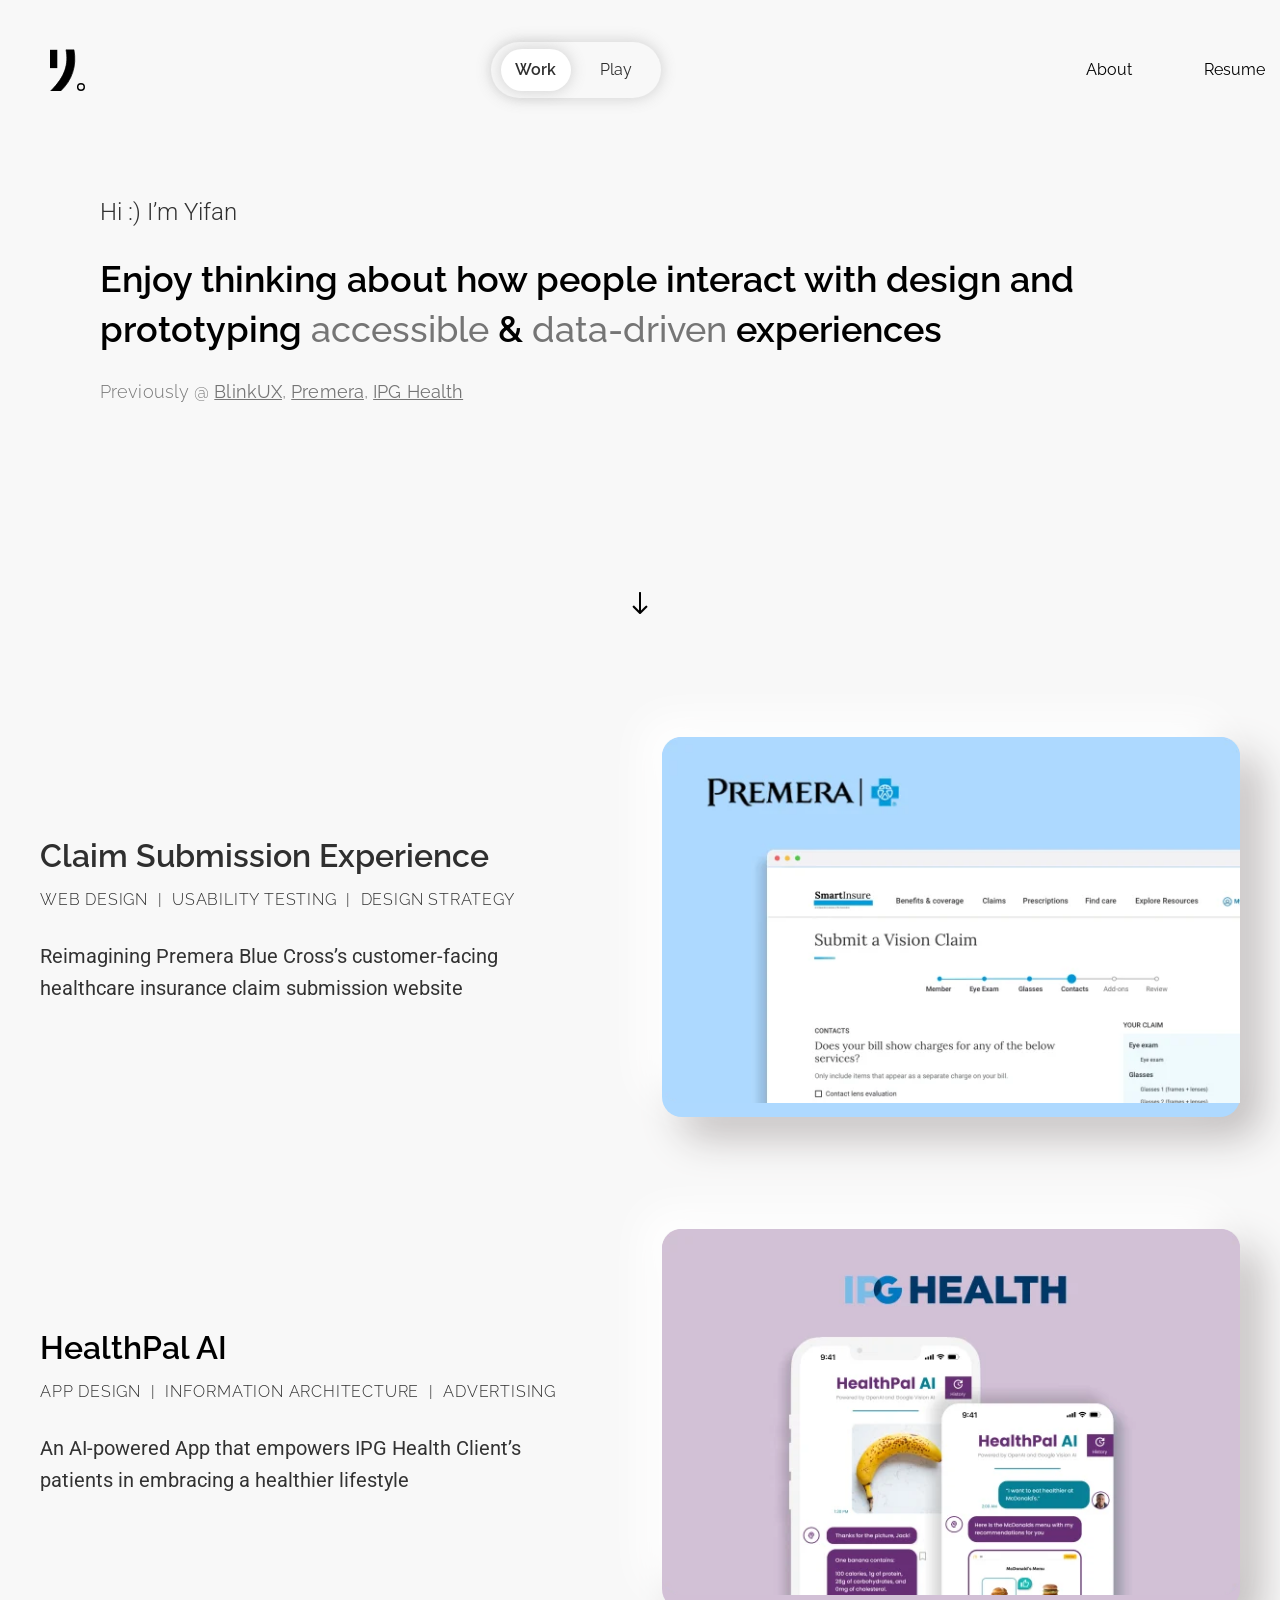
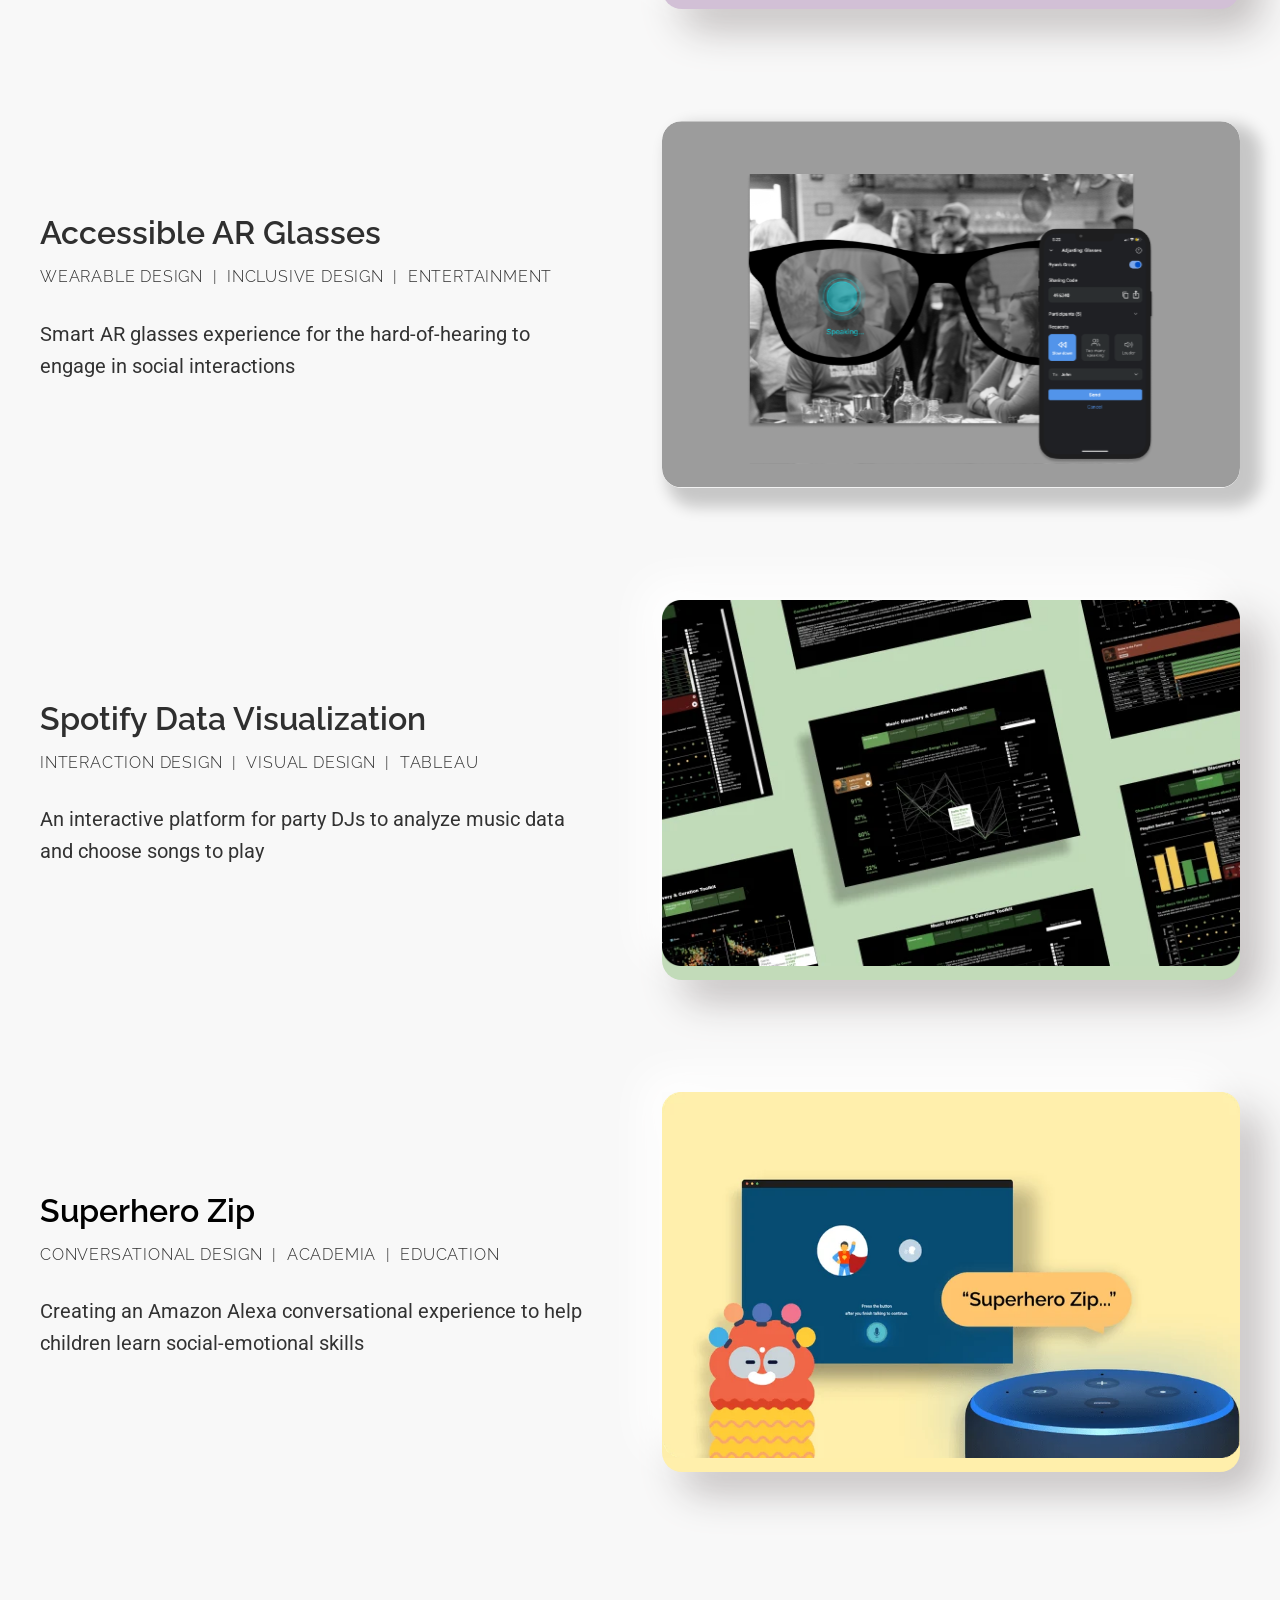
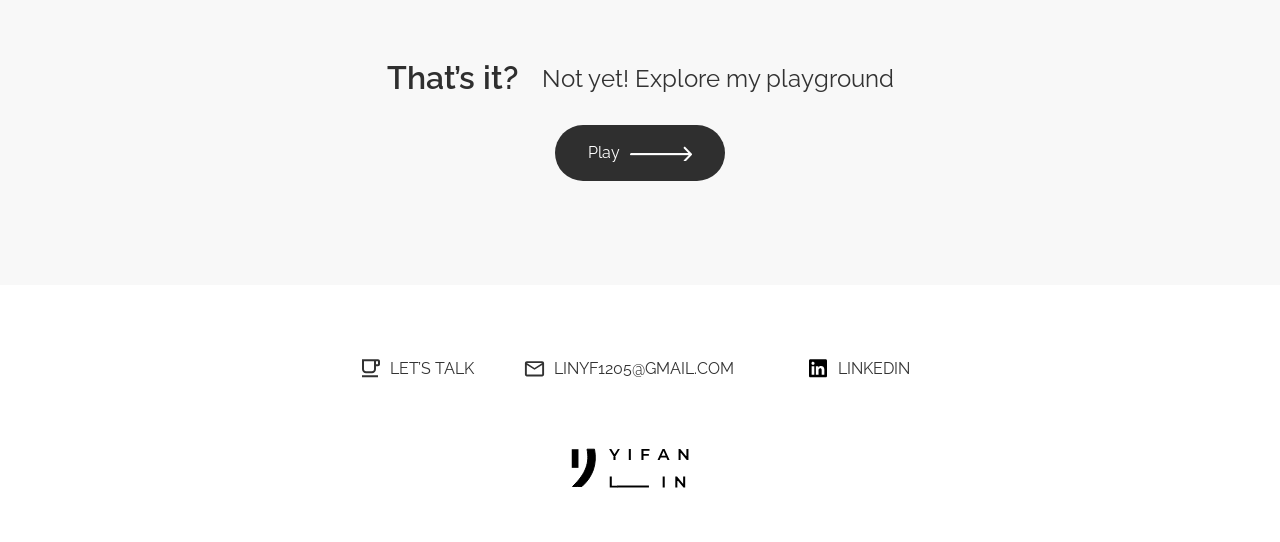
==== commit c105414c: "Add space in homepage greeting" ====
--- a/index.html
+++ b/index.html
@@ -1,2 +1,2 @@
 <!DOCTYPE html><html lang="en"><head><meta charset="utf-8"/><meta name="description" content="Yifan Lin is a human centered designer and researcher creating accessible, data-driven experiences."/><title>Home</title><meta content="Home" property="og:title"/><meta content="Home" name="twitter:title"/><meta content="width=device-width, initial-scale=1" name="viewport"/><link href="./assets/css/portfolio.css" rel="stylesheet"/>
-<link href="./site.css" rel="stylesheet"/><link href="https://fonts.googleapis.com/css2?family=Raleway:wght@300;400;500;600;700;800&amp;family=Roboto:wght@300;400;500;700&amp;display=swap" rel="stylesheet"/><link rel="preconnect" href="https://fonts.googleapis.com"/><link rel="preconnect" href="https://fonts.gstatic.com" crossorigin/><link href="./assets/64f9a5094c0ef83f96128c89_Y_LOGO.webp" rel="shortcut icon" type="image/x-icon"/><link href="./assets/64f9a54ee02b05b13fe72a64_Y_LOGO_256x256.webp" rel="apple-touch-icon"/></head><body class="body-2"><div class="homepage---white"><div data-collapse="medium" role="banner" class="navbar-home w-nav"><div class="navbarcontainer-3 w-container"><div class="navbar-content-3"><a href="./" aria-current="page" class="link-home w-inline-block w--current"><img width="48" height="58" alt="" src="./assets/64ebe89e82865eba714292a4_Vectors-Wrapper.svg" loading="lazy" class="vectors-wrapper-6"/></a><div class="frame-35"><div class="frame-36"><div class="text-3">Work</div></div><a href="./play/" class="link-block w-inline-block"><div class="frame-37"><div class="nav-bar-6">Play</div></div></a></div><div class="frame-38"><nav role="navigation" class="navbar-menu-3 w-nav-menu"><a href="./about-me/" class="nav-bar-7 w-nav-link">About</a><a href="./assets/65d5ec093dd948053e423be9_Yifan%20Lin_Resume.pdf" target="_blank" class="nav-bar-7 w-nav-link">Resume</a></nav></div></div><div class="menu-button-2 w-nav-button" role="button" tabindex="0" aria-label="Toggle navigation" aria-expanded="false"><div class="w-icon-nav-menu"></div></div></div></div><div class="hero-section"><div class="container"><div class="_2-columns-12"><div class="column-51"><div class="heading-103">Hi:) I’m Yifan</div><div class="home-heading"><div class="home-heading"><span class="home-enjoy">Enjoy thinking about how people interact with design and prototyping </span><span class="home-gray">accessible</span><span class="home-enjoy"> &amp; </span><span class="home-gray">data-driven</span><span class="home-enjoy"> experiences</span></div></div><div class="paragraph-35">Previously @ <a href="https://blinkux.com/about" target="_blank" class="company-link">BlinkUX</a>, <a href="https://www.premera.com/" target="_blank" class="company-link">Premera</a>, <a href="https://ipghealth.com/" target="_blank" class="company-link">IPG Health</a></div></div><div class="scroll-down_component"><div class="scroll-line-wrapper"><img src="./assets/654dd0c60c5077fea5ebe48a_ArrowB.webp" loading="lazy" alt=""/></div></div></div></div></div><section class="work-section"><div class="projects"><div class="project-card"><div class="project-card-textbox"><div class="project-card-title"><div class="heading-2">Claim Submission Experience</div><h6 class="tags">Web Design  |  Usability Testing  |  DESIGN STRATEGY</h6><div class="paragraph-home-work">Reimagining Premera Blue Cross’s customer-facing healthcare insurance claim submission website</div></div></div><a href="./works/healthcare-claim-experience/" class="link-block-work w-inline-block"><div class="project-img-shadow"><img src="./assets/65433bfb8ec7115315d2ca80_Premera-cover-2.webp" loading="lazy" width="600" height="380" alt="" srcset="./assets/65433bfb8ec7115315d2ca80_Premera-cover-2-p-500.webp 500w, ./assets/65433bfb8ec7115315d2ca80_Premera-cover-2.webp 600w" sizes="(max-width: 600px) 100vw, 600px" class="premera-cover-2"/></div></a></div><div class="project-card"><div class="project-card-textbox"><div class="project-card-title"><div class="heading-102">HealthPal AI</div><h6 class="tags">APP Design  |  Information Architecture  |  Advertising</h6><div class="paragraph-home-work">An AI-powered App that empowers IPG Health Client’s patients in embracing a healthier lifestyle</div></div></div><a href="./works/healthpal-ai/" class="link-block-work w-inline-block"><div class="project-img-shadow-2"><img src="./assets/65433c2fd9f32b8d8400daa6_project-img-shadow-1.webp" loading="lazy" width="600" height="380" alt="" srcset="./assets/65433c2fd9f32b8d8400daa6_project-img-shadow-1-p-500.webp 500w, ./assets/65433c2fd9f32b8d8400daa6_project-img-shadow-1.webp 600w" sizes="(max-width: 600px) 100vw, 600px" class="project-img-shadow-1"/></div></a></div><div class="project-card"><div class="project-card-textbox"><div class="project-card-title"><div class="heading-2">Accessible AR Glasses</div><h6 class="tags">WEARABLE Design  |  Inclusive Design  |  Entertainment</h6><div class="paragraph-home-work">Smart AR glasses experience for the hard-of-hearing to engage in social interactions</div></div></div><a href="./works/ar-accessible-glasses/" class="link-block-work w-inline-block"><img src="./assets/64ec5e010fa4375ee0cc8c27_Vectors-Wrapper.svg" loading="lazy" width="600" height="380" alt="" class="vectors-wrapper-2"/></a></div><div class="project-card"><div class="project-card-textbox"><div class="project-card-title"><div class="heading-2">Spotify Data Visualization</div><h6 class="tags">Interaction Design  |  VISUAL Design  |  Tableau</h6><div class="paragraph-home-work">An interactive platform for party DJs to analyze music data and choose songs to play</div></div></div><a href="./works/spotify-data-visualization/" class="link-block-work w-inline-block"><div class="data-viz-cover"><img src="./assets/65437d755b21106c16dc1677_Data-viz-cover-1.webp" loading="lazy" width="600" height="380" alt="" srcset="./assets/65437d755b21106c16dc1677_Data-viz-cover-1-p-500.webp 500w, ./assets/65437d755b21106c16dc1677_Data-viz-cover-1.webp 600w" sizes="(max-width: 600px) 100vw, 600px" class="data-viz-cover-1"/></div></a></div><div class="project-card"><div class="project-card-textbox"><div class="project-card-title"><div class="heading-88">Superhero Zip</div><h6 class="tags">Conversational Design  |  AcademiA  |  EDUCATION</h6><div class="paragraph-home-work">Creating an Amazon Alexa conversational experience to help children learn social-emotional skills</div></div></div><a href="./works/superhero-zip/" class="link-block-work w-inline-block"><div class="alexa-cover"><img src="./assets/65482e924edc4c7dbde445a9_Alexa%20Cover.webp" loading="lazy" width="600" height="380" alt="" srcset="./assets/65482e924edc4c7dbde445a9_Alexa%20Cover-p-500.webp 500w, ./assets/65482e924edc4c7dbde445a9_Alexa%20Cover-p-800.webp 800w, ./assets/65482e924edc4c7dbde445a9_Alexa%20Cover-p-1080.webp 1080w, ./assets/65482e924edc4c7dbde445a9_Alexa%20Cover.webp 1200w" sizes="(max-width: 767px) 100vw, 600px" class="alexa-cover-1"/></div></a></div></div></section><div class="explore-home"><div class="container-5"><div class="moveup-text"><div class="heading-2">That’s it?</div><div class="heading-3">Not yet! Explore my playground</div></div><a href="./play/" class="playwork-link w-inline-block"><div class="frame-75 moveup-text"><div class="nav-bar-8">Play</div><img src="./assets/64ec61a36655dce9e0ce12b2_Arrow-9-2.webp" loading="lazy" width="62" height="14.7619047164917" alt="" class="arrow-9-2"/></div></a></div></div><div class="footer"><div class="_2-columns-3"><div class="column-5"><a href="https://linkedin.com/in/linyifan" target="_blank" class="lets-talk-link w-inline-block"><div class="frame-28"><img src="./assets/64ebe8a3620be5bd803b1869_Vectors-Wrapper.svg" loading="lazy" width="24" height="24" alt="" class="vectors-wrapper-4"/><div class="nav-bar-5">LET’S TALK</div></div></a></div><div class="column-6"><a href="mailto:linyf1205@gmail.com" class="email-link w-inline-block"><div class="frame-28"><img src="./assets/64ebe8a4803f104e4a681150_Vectors-Wrapper.svg" loading="lazy" width="24" height="24" alt="" class="vectors-wrapper-4"/><div class="nav-bar-5">LINYF1205@GMAIL.COM</div></div></a></div><div class="column-7"><a href="https://linkedin.com/in/linyifan" target="_blank" class="linkedin-link w-inline-block"><div class="frame-30"><img src="./assets/64ebe8a4256f5c34703fa2f7_Vectors-Wrapper.svg" loading="lazy" width="24" height="24" alt="" class="vectors-wrapper-4"/><div class="nav-bar-5">LINKEDIN</div></div></a></div></div><div class="div-block-2"><img src="./assets/64ebe8a55052b71c352c5f48_Vectors-Wrapper.svg" loading="lazy" width="139" height="52" alt="" class="vectors-wrapper-5"/></div></div></div><script src="./site.js" defer></script></body></html>+<link href="./site.css" rel="stylesheet"/><link href="https://fonts.googleapis.com/css2?family=Raleway:wght@300;400;500;600;700;800&amp;family=Roboto:wght@300;400;500;700&amp;display=swap" rel="stylesheet"/><link rel="preconnect" href="https://fonts.googleapis.com"/><link rel="preconnect" href="https://fonts.gstatic.com" crossorigin/><link href="./assets/64f9a5094c0ef83f96128c89_Y_LOGO.webp" rel="shortcut icon" type="image/x-icon"/><link href="./assets/64f9a54ee02b05b13fe72a64_Y_LOGO_256x256.webp" rel="apple-touch-icon"/></head><body class="body-2"><div class="homepage---white"><div data-collapse="medium" role="banner" class="navbar-home w-nav"><div class="navbarcontainer-3 w-container"><div class="navbar-content-3"><a href="./" aria-current="page" class="link-home w-inline-block w--current"><img width="48" height="58" alt="" src="./assets/64ebe89e82865eba714292a4_Vectors-Wrapper.svg" loading="lazy" class="vectors-wrapper-6"/></a><div class="frame-35"><div class="frame-36"><div class="text-3">Work</div></div><a href="./play/" class="link-block w-inline-block"><div class="frame-37"><div class="nav-bar-6">Play</div></div></a></div><div class="frame-38"><nav role="navigation" class="navbar-menu-3 w-nav-menu"><a href="./about-me/" class="nav-bar-7 w-nav-link">About</a><a href="./assets/65d5ec093dd948053e423be9_Yifan%20Lin_Resume.pdf" target="_blank" class="nav-bar-7 w-nav-link">Resume</a></nav></div></div><div class="menu-button-2 w-nav-button" role="button" tabindex="0" aria-label="Toggle navigation" aria-expanded="false"><div class="w-icon-nav-menu"></div></div></div></div><div class="hero-section"><div class="container"><div class="_2-columns-12"><div class="column-51"><div class="heading-103">Hi :) I’m Yifan</div><div class="home-heading"><div class="home-heading"><span class="home-enjoy">Enjoy thinking about how people interact with design and prototyping </span><span class="home-gray">accessible</span><span class="home-enjoy"> &amp; </span><span class="home-gray">data-driven</span><span class="home-enjoy"> experiences</span></div></div><div class="paragraph-35">Previously @ <a href="https://blinkux.com/about" target="_blank" class="company-link">BlinkUX</a>, <a href="https://www.premera.com/" target="_blank" class="company-link">Premera</a>, <a href="https://ipghealth.com/" target="_blank" class="company-link">IPG Health</a></div></div><div class="scroll-down_component"><div class="scroll-line-wrapper"><img src="./assets/654dd0c60c5077fea5ebe48a_ArrowB.webp" loading="lazy" alt=""/></div></div></div></div></div><section class="work-section"><div class="projects"><div class="project-card"><div class="project-card-textbox"><div class="project-card-title"><div class="heading-2">Claim Submission Experience</div><h6 class="tags">Web Design  |  Usability Testing  |  DESIGN STRATEGY</h6><div class="paragraph-home-work">Reimagining Premera Blue Cross’s customer-facing healthcare insurance claim submission website</div></div></div><a href="./works/healthcare-claim-experience/" class="link-block-work w-inline-block"><div class="project-img-shadow"><img src="./assets/65433bfb8ec7115315d2ca80_Premera-cover-2.webp" loading="lazy" width="600" height="380" alt="" srcset="./assets/65433bfb8ec7115315d2ca80_Premera-cover-2-p-500.webp 500w, ./assets/65433bfb8ec7115315d2ca80_Premera-cover-2.webp 600w" sizes="(max-width: 600px) 100vw, 600px" class="premera-cover-2"/></div></a></div><div class="project-card"><div class="project-card-textbox"><div class="project-card-title"><div class="heading-102">HealthPal AI</div><h6 class="tags">APP Design  |  Information Architecture  |  Advertising</h6><div class="paragraph-home-work">An AI-powered App that empowers IPG Health Client’s patients in embracing a healthier lifestyle</div></div></div><a href="./works/healthpal-ai/" class="link-block-work w-inline-block"><div class="project-img-shadow-2"><img src="./assets/65433c2fd9f32b8d8400daa6_project-img-shadow-1.webp" loading="lazy" width="600" height="380" alt="" srcset="./assets/65433c2fd9f32b8d8400daa6_project-img-shadow-1-p-500.webp 500w, ./assets/65433c2fd9f32b8d8400daa6_project-img-shadow-1.webp 600w" sizes="(max-width: 600px) 100vw, 600px" class="project-img-shadow-1"/></div></a></div><div class="project-card"><div class="project-card-textbox"><div class="project-card-title"><div class="heading-2">Accessible AR Glasses</div><h6 class="tags">WEARABLE Design  |  Inclusive Design  |  Entertainment</h6><div class="paragraph-home-work">Smart AR glasses experience for the hard-of-hearing to engage in social interactions</div></div></div><a href="./works/ar-accessible-glasses/" class="link-block-work w-inline-block"><img src="./assets/64ec5e010fa4375ee0cc8c27_Vectors-Wrapper.svg" loading="lazy" width="600" height="380" alt="" class="vectors-wrapper-2"/></a></div><div class="project-card"><div class="project-card-textbox"><div class="project-card-title"><div class="heading-2">Spotify Data Visualization</div><h6 class="tags">Interaction Design  |  VISUAL Design  |  Tableau</h6><div class="paragraph-home-work">An interactive platform for party DJs to analyze music data and choose songs to play</div></div></div><a href="./works/spotify-data-visualization/" class="link-block-work w-inline-block"><div class="data-viz-cover"><img src="./assets/65437d755b21106c16dc1677_Data-viz-cover-1.webp" loading="lazy" width="600" height="380" alt="" srcset="./assets/65437d755b21106c16dc1677_Data-viz-cover-1-p-500.webp 500w, ./assets/65437d755b21106c16dc1677_Data-viz-cover-1.webp 600w" sizes="(max-width: 600px) 100vw, 600px" class="data-viz-cover-1"/></div></a></div><div class="project-card"><div class="project-card-textbox"><div class="project-card-title"><div class="heading-88">Superhero Zip</div><h6 class="tags">Conversational Design  |  AcademiA  |  EDUCATION</h6><div class="paragraph-home-work">Creating an Amazon Alexa conversational experience to help children learn social-emotional skills</div></div></div><a href="./works/superhero-zip/" class="link-block-work w-inline-block"><div class="alexa-cover"><img src="./assets/65482e924edc4c7dbde445a9_Alexa%20Cover.webp" loading="lazy" width="600" height="380" alt="" srcset="./assets/65482e924edc4c7dbde445a9_Alexa%20Cover-p-500.webp 500w, ./assets/65482e924edc4c7dbde445a9_Alexa%20Cover-p-800.webp 800w, ./assets/65482e924edc4c7dbde445a9_Alexa%20Cover-p-1080.webp 1080w, ./assets/65482e924edc4c7dbde445a9_Alexa%20Cover.webp 1200w" sizes="(max-width: 767px) 100vw, 600px" class="alexa-cover-1"/></div></a></div></div></section><div class="explore-home"><div class="container-5"><div class="moveup-text"><div class="heading-2">That’s it?</div><div class="heading-3">Not yet! Explore my playground</div></div><a href="./play/" class="playwork-link w-inline-block"><div class="frame-75 moveup-text"><div class="nav-bar-8">Play</div><img src="./assets/64ec61a36655dce9e0ce12b2_Arrow-9-2.webp" loading="lazy" width="62" height="14.7619047164917" alt="" class="arrow-9-2"/></div></a></div></div><div class="footer"><div class="_2-columns-3"><div class="column-5"><a href="https://linkedin.com/in/linyifan" target="_blank" class="lets-talk-link w-inline-block"><div class="frame-28"><img src="./assets/64ebe8a3620be5bd803b1869_Vectors-Wrapper.svg" loading="lazy" width="24" height="24" alt="" class="vectors-wrapper-4"/><div class="nav-bar-5">LET’S TALK</div></div></a></div><div class="column-6"><a href="mailto:linyf1205@gmail.com" class="email-link w-inline-block"><div class="frame-28"><img src="./assets/64ebe8a4803f104e4a681150_Vectors-Wrapper.svg" loading="lazy" width="24" height="24" alt="" class="vectors-wrapper-4"/><div class="nav-bar-5">LINYF1205@GMAIL.COM</div></div></a></div><div class="column-7"><a href="https://linkedin.com/in/linyifan" target="_blank" class="linkedin-link w-inline-block"><div class="frame-30"><img src="./assets/64ebe8a4256f5c34703fa2f7_Vectors-Wrapper.svg" loading="lazy" width="24" height="24" alt="" class="vectors-wrapper-4"/><div class="nav-bar-5">LINKEDIN</div></div></a></div></div><div class="div-block-2"><img src="./assets/64ebe8a55052b71c352c5f48_Vectors-Wrapper.svg" loading="lazy" width="139" height="52" alt="" class="vectors-wrapper-5"/></div></div></div><script src="./site.js" defer></script></body></html>
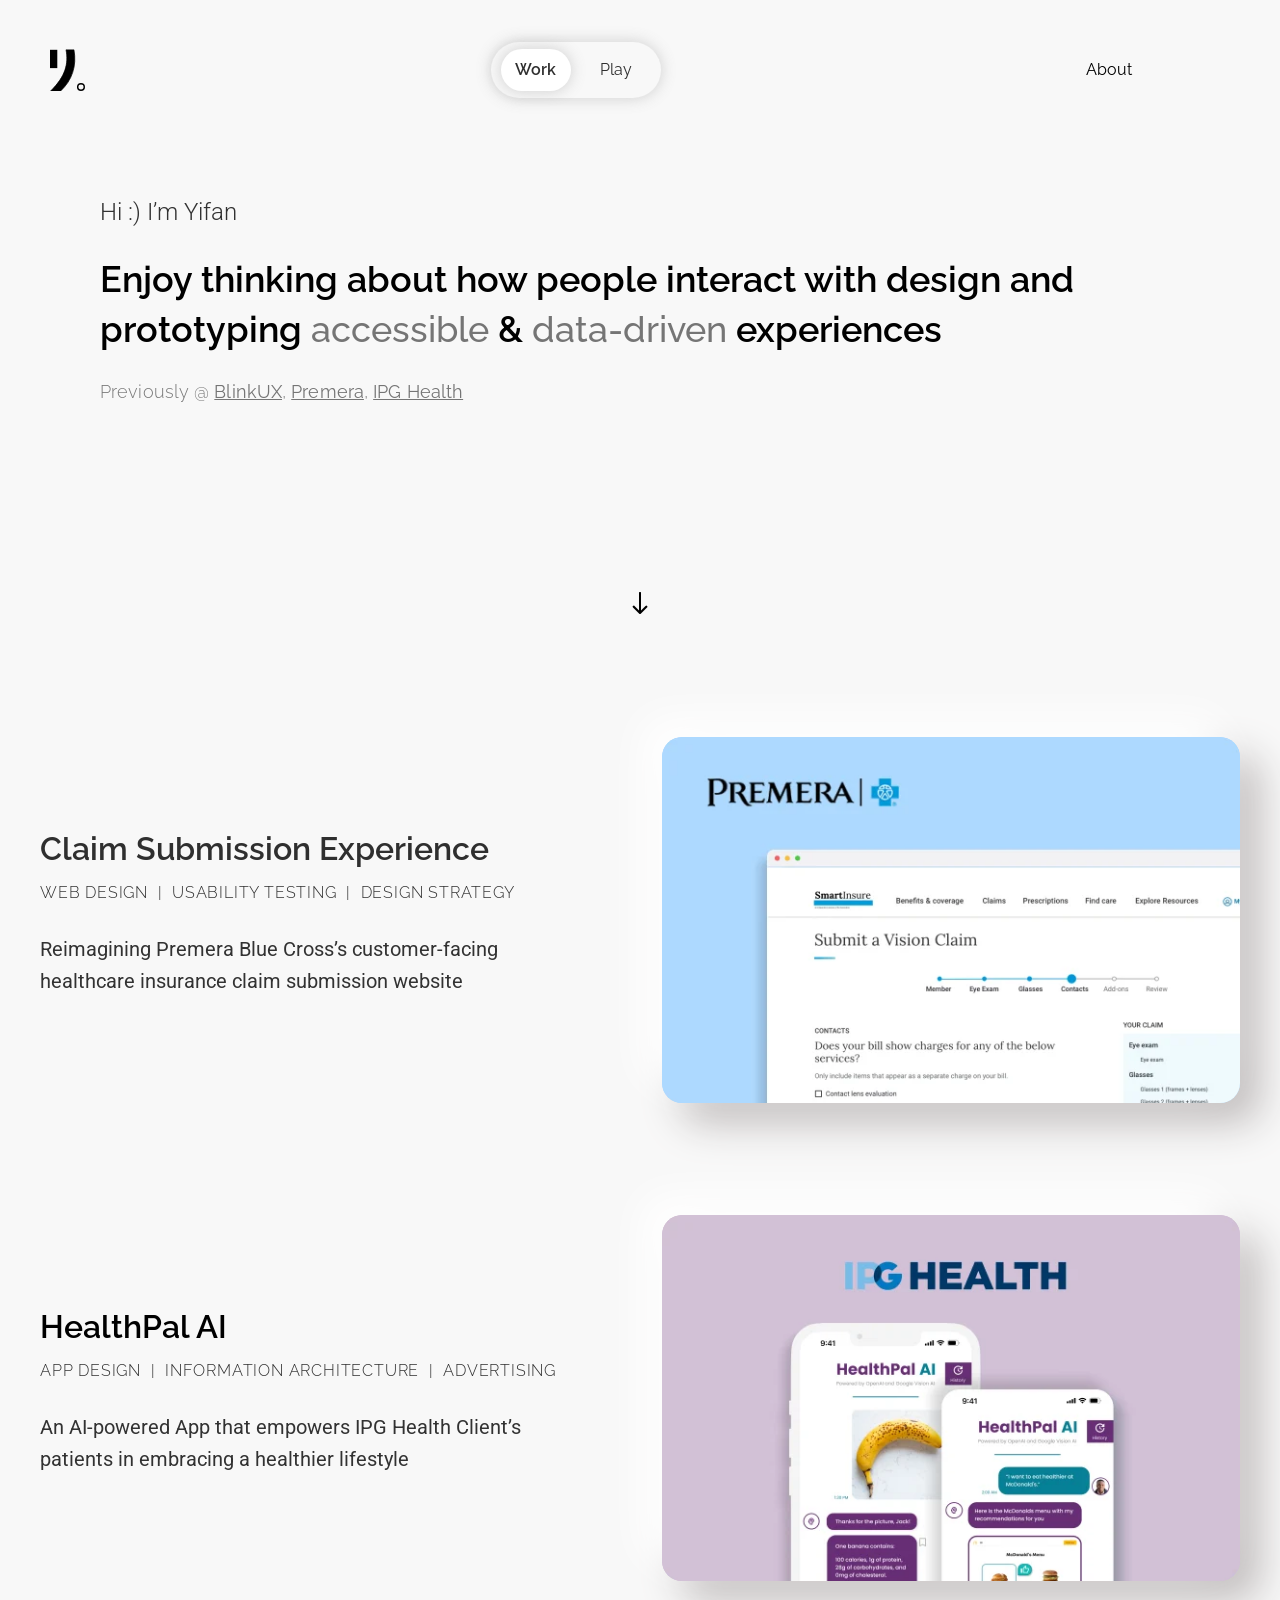
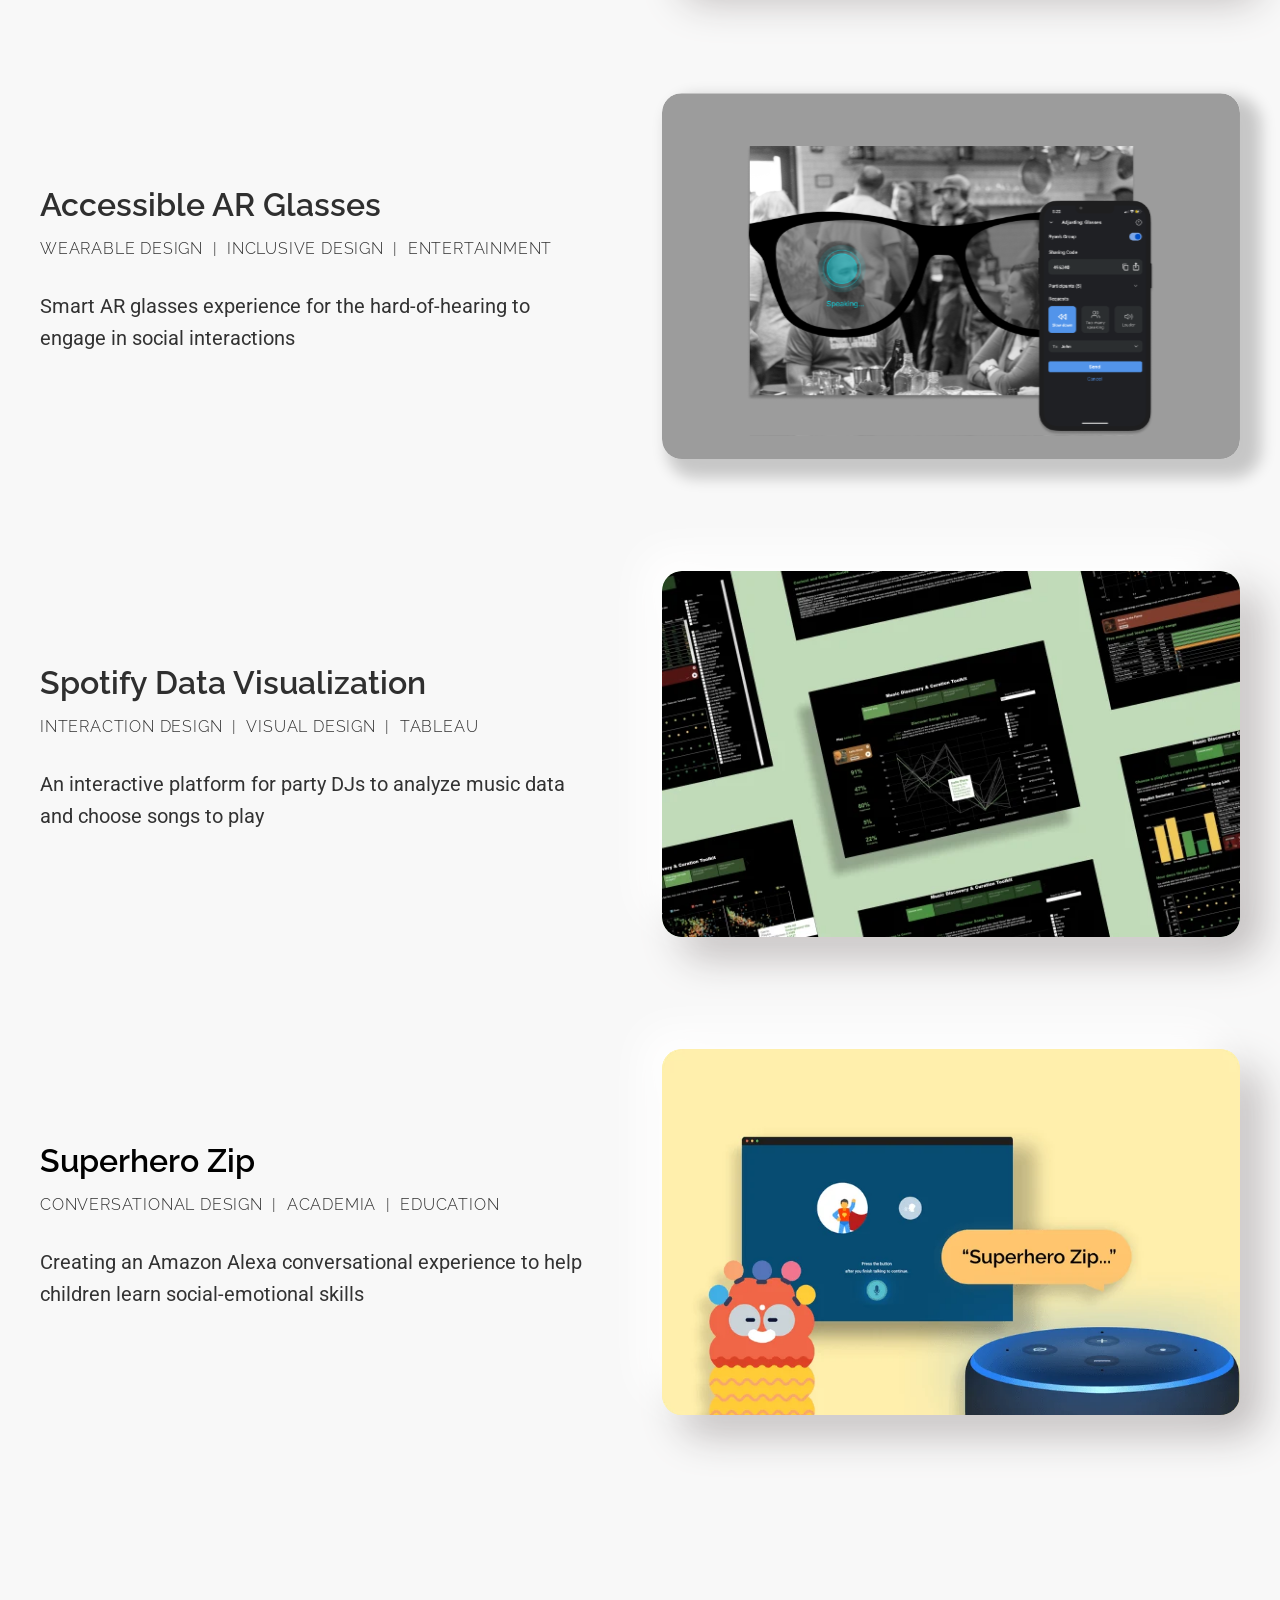
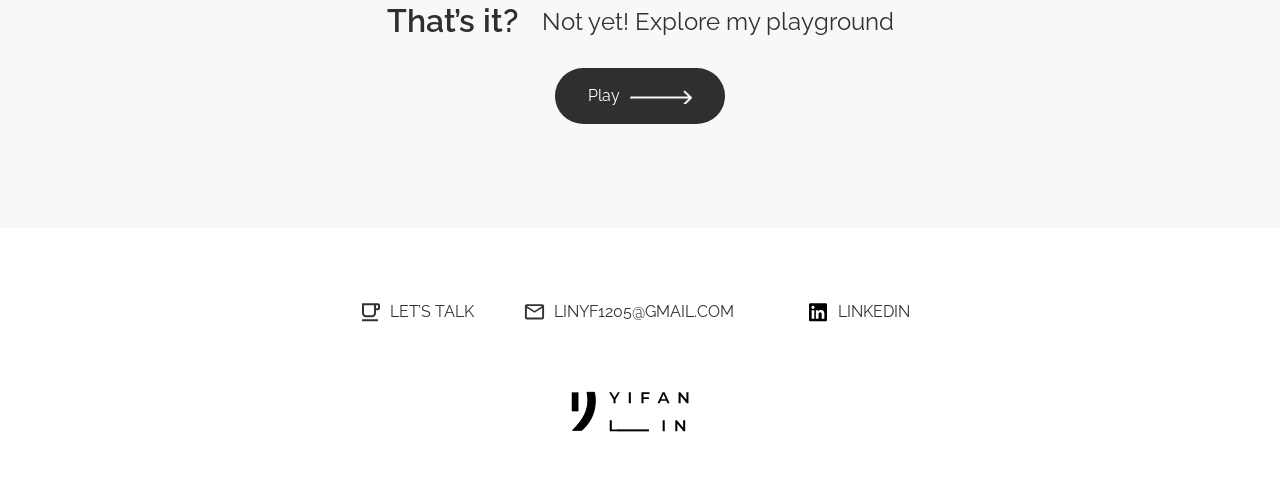
==== commit 7b5dbf31: "Remove resume links from navigation" ====
--- a/index.html
+++ b/index.html
@@ -1,2 +1,2 @@
 <!DOCTYPE html><html lang="en"><head><meta charset="utf-8"/><meta name="description" content="Yifan Lin is a human centered designer and researcher creating accessible, data-driven experiences."/><title>Home</title><meta content="Home" property="og:title"/><meta content="Home" name="twitter:title"/><meta content="width=device-width, initial-scale=1" name="viewport"/><link href="./assets/css/portfolio.css" rel="stylesheet"/>
-<link href="./site.css" rel="stylesheet"/><link href="https://fonts.googleapis.com/css2?family=Raleway:wght@300;400;500;600;700;800&amp;family=Roboto:wght@300;400;500;700&amp;display=swap" rel="stylesheet"/><link rel="preconnect" href="https://fonts.googleapis.com"/><link rel="preconnect" href="https://fonts.gstatic.com" crossorigin/><link href="./assets/64f9a5094c0ef83f96128c89_Y_LOGO.webp" rel="shortcut icon" type="image/x-icon"/><link href="./assets/64f9a54ee02b05b13fe72a64_Y_LOGO_256x256.webp" rel="apple-touch-icon"/></head><body class="body-2"><div class="homepage---white"><div data-collapse="medium" role="banner" class="navbar-home w-nav"><div class="navbarcontainer-3 w-container"><div class="navbar-content-3"><a href="./" aria-current="page" class="link-home w-inline-block w--current"><img width="48" height="58" alt="" src="./assets/64ebe89e82865eba714292a4_Vectors-Wrapper.svg" loading="lazy" class="vectors-wrapper-6"/></a><div class="frame-35"><div class="frame-36"><div class="text-3">Work</div></div><a href="./play/" class="link-block w-inline-block"><div class="frame-37"><div class="nav-bar-6">Play</div></div></a></div><div class="frame-38"><nav role="navigation" class="navbar-menu-3 w-nav-menu"><a href="./about-me/" class="nav-bar-7 w-nav-link">About</a><a href="./assets/65d5ec093dd948053e423be9_Yifan%20Lin_Resume.pdf" target="_blank" class="nav-bar-7 w-nav-link">Resume</a></nav></div></div><div class="menu-button-2 w-nav-button" role="button" tabindex="0" aria-label="Toggle navigation" aria-expanded="false"><div class="w-icon-nav-menu"></div></div></div></div><div class="hero-section"><div class="container"><div class="_2-columns-12"><div class="column-51"><div class="heading-103">Hi :) I’m Yifan</div><div class="home-heading"><div class="home-heading"><span class="home-enjoy">Enjoy thinking about how people interact with design and prototyping </span><span class="home-gray">accessible</span><span class="home-enjoy"> &amp; </span><span class="home-gray">data-driven</span><span class="home-enjoy"> experiences</span></div></div><div class="paragraph-35">Previously @ <a href="https://blinkux.com/about" target="_blank" class="company-link">BlinkUX</a>, <a href="https://www.premera.com/" target="_blank" class="company-link">Premera</a>, <a href="https://ipghealth.com/" target="_blank" class="company-link">IPG Health</a></div></div><div class="scroll-down_component"><div class="scroll-line-wrapper"><img src="./assets/654dd0c60c5077fea5ebe48a_ArrowB.webp" loading="lazy" alt=""/></div></div></div></div></div><section class="work-section"><div class="projects"><div class="project-card"><div class="project-card-textbox"><div class="project-card-title"><div class="heading-2">Claim Submission Experience</div><h6 class="tags">Web Design  |  Usability Testing  |  DESIGN STRATEGY</h6><div class="paragraph-home-work">Reimagining Premera Blue Cross’s customer-facing healthcare insurance claim submission website</div></div></div><a href="./works/healthcare-claim-experience/" class="link-block-work w-inline-block"><div class="project-img-shadow"><img src="./assets/65433bfb8ec7115315d2ca80_Premera-cover-2.webp" loading="lazy" width="600" height="380" alt="" srcset="./assets/65433bfb8ec7115315d2ca80_Premera-cover-2-p-500.webp 500w, ./assets/65433bfb8ec7115315d2ca80_Premera-cover-2.webp 600w" sizes="(max-width: 600px) 100vw, 600px" class="premera-cover-2"/></div></a></div><div class="project-card"><div class="project-card-textbox"><div class="project-card-title"><div class="heading-102">HealthPal AI</div><h6 class="tags">APP Design  |  Information Architecture  |  Advertising</h6><div class="paragraph-home-work">An AI-powered App that empowers IPG Health Client’s patients in embracing a healthier lifestyle</div></div></div><a href="./works/healthpal-ai/" class="link-block-work w-inline-block"><div class="project-img-shadow-2"><img src="./assets/65433c2fd9f32b8d8400daa6_project-img-shadow-1.webp" loading="lazy" width="600" height="380" alt="" srcset="./assets/65433c2fd9f32b8d8400daa6_project-img-shadow-1-p-500.webp 500w, ./assets/65433c2fd9f32b8d8400daa6_project-img-shadow-1.webp 600w" sizes="(max-width: 600px) 100vw, 600px" class="project-img-shadow-1"/></div></a></div><div class="project-card"><div class="project-card-textbox"><div class="project-card-title"><div class="heading-2">Accessible AR Glasses</div><h6 class="tags">WEARABLE Design  |  Inclusive Design  |  Entertainment</h6><div class="paragraph-home-work">Smart AR glasses experience for the hard-of-hearing to engage in social interactions</div></div></div><a href="./works/ar-accessible-glasses/" class="link-block-work w-inline-block"><img src="./assets/64ec5e010fa4375ee0cc8c27_Vectors-Wrapper.svg" loading="lazy" width="600" height="380" alt="" class="vectors-wrapper-2"/></a></div><div class="project-card"><div class="project-card-textbox"><div class="project-card-title"><div class="heading-2">Spotify Data Visualization</div><h6 class="tags">Interaction Design  |  VISUAL Design  |  Tableau</h6><div class="paragraph-home-work">An interactive platform for party DJs to analyze music data and choose songs to play</div></div></div><a href="./works/spotify-data-visualization/" class="link-block-work w-inline-block"><div class="data-viz-cover"><img src="./assets/65437d755b21106c16dc1677_Data-viz-cover-1.webp" loading="lazy" width="600" height="380" alt="" srcset="./assets/65437d755b21106c16dc1677_Data-viz-cover-1-p-500.webp 500w, ./assets/65437d755b21106c16dc1677_Data-viz-cover-1.webp 600w" sizes="(max-width: 600px) 100vw, 600px" class="data-viz-cover-1"/></div></a></div><div class="project-card"><div class="project-card-textbox"><div class="project-card-title"><div class="heading-88">Superhero Zip</div><h6 class="tags">Conversational Design  |  AcademiA  |  EDUCATION</h6><div class="paragraph-home-work">Creating an Amazon Alexa conversational experience to help children learn social-emotional skills</div></div></div><a href="./works/superhero-zip/" class="link-block-work w-inline-block"><div class="alexa-cover"><img src="./assets/65482e924edc4c7dbde445a9_Alexa%20Cover.webp" loading="lazy" width="600" height="380" alt="" srcset="./assets/65482e924edc4c7dbde445a9_Alexa%20Cover-p-500.webp 500w, ./assets/65482e924edc4c7dbde445a9_Alexa%20Cover-p-800.webp 800w, ./assets/65482e924edc4c7dbde445a9_Alexa%20Cover-p-1080.webp 1080w, ./assets/65482e924edc4c7dbde445a9_Alexa%20Cover.webp 1200w" sizes="(max-width: 767px) 100vw, 600px" class="alexa-cover-1"/></div></a></div></div></section><div class="explore-home"><div class="container-5"><div class="moveup-text"><div class="heading-2">That’s it?</div><div class="heading-3">Not yet! Explore my playground</div></div><a href="./play/" class="playwork-link w-inline-block"><div class="frame-75 moveup-text"><div class="nav-bar-8">Play</div><img src="./assets/64ec61a36655dce9e0ce12b2_Arrow-9-2.webp" loading="lazy" width="62" height="14.7619047164917" alt="" class="arrow-9-2"/></div></a></div></div><div class="footer"><div class="_2-columns-3"><div class="column-5"><a href="https://linkedin.com/in/linyifan" target="_blank" class="lets-talk-link w-inline-block"><div class="frame-28"><img src="./assets/64ebe8a3620be5bd803b1869_Vectors-Wrapper.svg" loading="lazy" width="24" height="24" alt="" class="vectors-wrapper-4"/><div class="nav-bar-5">LET’S TALK</div></div></a></div><div class="column-6"><a href="mailto:linyf1205@gmail.com" class="email-link w-inline-block"><div class="frame-28"><img src="./assets/64ebe8a4803f104e4a681150_Vectors-Wrapper.svg" loading="lazy" width="24" height="24" alt="" class="vectors-wrapper-4"/><div class="nav-bar-5">LINYF1205@GMAIL.COM</div></div></a></div><div class="column-7"><a href="https://linkedin.com/in/linyifan" target="_blank" class="linkedin-link w-inline-block"><div class="frame-30"><img src="./assets/64ebe8a4256f5c34703fa2f7_Vectors-Wrapper.svg" loading="lazy" width="24" height="24" alt="" class="vectors-wrapper-4"/><div class="nav-bar-5">LINKEDIN</div></div></a></div></div><div class="div-block-2"><img src="./assets/64ebe8a55052b71c352c5f48_Vectors-Wrapper.svg" loading="lazy" width="139" height="52" alt="" class="vectors-wrapper-5"/></div></div></div><script src="./site.js" defer></script></body></html>+<link href="./site.css" rel="stylesheet"/><link href="https://fonts.googleapis.com/css2?family=Raleway:wght@300;400;500;600;700;800&amp;family=Roboto:wght@300;400;500;700&amp;display=swap" rel="stylesheet"/><link rel="preconnect" href="https://fonts.googleapis.com"/><link rel="preconnect" href="https://fonts.gstatic.com" crossorigin/><link href="./assets/64f9a5094c0ef83f96128c89_Y_LOGO.webp" rel="shortcut icon" type="image/x-icon"/><link href="./assets/64f9a54ee02b05b13fe72a64_Y_LOGO_256x256.webp" rel="apple-touch-icon"/></head><body class="body-2"><div class="homepage---white"><div data-collapse="medium" role="banner" class="navbar-home w-nav"><div class="navbarcontainer-3 w-container"><div class="navbar-content-3"><a href="./" aria-current="page" class="link-home w-inline-block w--current"><img width="48" height="58" alt="" src="./assets/64ebe89e82865eba714292a4_Vectors-Wrapper.svg" loading="lazy" class="vectors-wrapper-6"/></a><div class="frame-35"><div class="frame-36"><div class="text-3">Work</div></div><a href="./play/" class="link-block w-inline-block"><div class="frame-37"><div class="nav-bar-6">Play</div></div></a></div><div class="frame-38"><nav role="navigation" class="navbar-menu-3 w-nav-menu"><a href="./about-me/" class="nav-bar-7 w-nav-link">About</a></nav></div></div><div class="menu-button-2 w-nav-button" role="button" tabindex="0" aria-label="Toggle navigation" aria-expanded="false"><div class="w-icon-nav-menu"></div></div></div></div><div class="hero-section"><div class="container"><div class="_2-columns-12"><div class="column-51"><div class="heading-103">Hi :) I’m Yifan</div><div class="home-heading"><div class="home-heading"><span class="home-enjoy">Enjoy thinking about how people interact with design and prototyping </span><span class="home-gray">accessible</span><span class="home-enjoy"> &amp; </span><span class="home-gray">data-driven</span><span class="home-enjoy"> experiences</span></div></div><div class="paragraph-35">Previously @ <a href="https://blinkux.com/about" target="_blank" class="company-link">BlinkUX</a>, <a href="https://www.premera.com/" target="_blank" class="company-link">Premera</a>, <a href="https://ipghealth.com/" target="_blank" class="company-link">IPG Health</a></div></div><div class="scroll-down_component"><div class="scroll-line-wrapper"><img src="./assets/654dd0c60c5077fea5ebe48a_ArrowB.webp" loading="lazy" alt=""/></div></div></div></div></div><section class="work-section"><div class="projects"><div class="project-card"><div class="project-card-textbox"><div class="project-card-title"><div class="heading-2">Claim Submission Experience</div><h6 class="tags">Web Design  |  Usability Testing  |  DESIGN STRATEGY</h6><div class="paragraph-home-work">Reimagining Premera Blue Cross’s customer-facing healthcare insurance claim submission website</div></div></div><a href="./works/healthcare-claim-experience/" class="link-block-work w-inline-block"><div class="project-img-shadow"><img src="./assets/65433bfb8ec7115315d2ca80_Premera-cover-2.webp" loading="lazy" width="600" height="380" alt="" srcset="./assets/65433bfb8ec7115315d2ca80_Premera-cover-2-p-500.webp 500w, ./assets/65433bfb8ec7115315d2ca80_Premera-cover-2.webp 600w" sizes="(max-width: 600px) 100vw, 600px" class="premera-cover-2"/></div></a></div><div class="project-card"><div class="project-card-textbox"><div class="project-card-title"><div class="heading-102">HealthPal AI</div><h6 class="tags">APP Design  |  Information Architecture  |  Advertising</h6><div class="paragraph-home-work">An AI-powered App that empowers IPG Health Client’s patients in embracing a healthier lifestyle</div></div></div><a href="./works/healthpal-ai/" class="link-block-work w-inline-block"><div class="project-img-shadow-2"><img src="./assets/65433c2fd9f32b8d8400daa6_project-img-shadow-1.webp" loading="lazy" width="600" height="380" alt="" srcset="./assets/65433c2fd9f32b8d8400daa6_project-img-shadow-1-p-500.webp 500w, ./assets/65433c2fd9f32b8d8400daa6_project-img-shadow-1.webp 600w" sizes="(max-width: 600px) 100vw, 600px" class="project-img-shadow-1"/></div></a></div><div class="project-card"><div class="project-card-textbox"><div class="project-card-title"><div class="heading-2">Accessible AR Glasses</div><h6 class="tags">WEARABLE Design  |  Inclusive Design  |  Entertainment</h6><div class="paragraph-home-work">Smart AR glasses experience for the hard-of-hearing to engage in social interactions</div></div></div><a href="./works/ar-accessible-glasses/" class="link-block-work w-inline-block"><img src="./assets/64ec5e010fa4375ee0cc8c27_Vectors-Wrapper.svg" loading="lazy" width="600" height="380" alt="" class="vectors-wrapper-2"/></a></div><div class="project-card"><div class="project-card-textbox"><div class="project-card-title"><div class="heading-2">Spotify Data Visualization</div><h6 class="tags">Interaction Design  |  VISUAL Design  |  Tableau</h6><div class="paragraph-home-work">An interactive platform for party DJs to analyze music data and choose songs to play</div></div></div><a href="./works/spotify-data-visualization/" class="link-block-work w-inline-block"><div class="data-viz-cover"><img src="./assets/65437d755b21106c16dc1677_Data-viz-cover-1.webp" loading="lazy" width="600" height="380" alt="" srcset="./assets/65437d755b21106c16dc1677_Data-viz-cover-1-p-500.webp 500w, ./assets/65437d755b21106c16dc1677_Data-viz-cover-1.webp 600w" sizes="(max-width: 600px) 100vw, 600px" class="data-viz-cover-1"/></div></a></div><div class="project-card"><div class="project-card-textbox"><div class="project-card-title"><div class="heading-88">Superhero Zip</div><h6 class="tags">Conversational Design  |  AcademiA  |  EDUCATION</h6><div class="paragraph-home-work">Creating an Amazon Alexa conversational experience to help children learn social-emotional skills</div></div></div><a href="./works/superhero-zip/" class="link-block-work w-inline-block"><div class="alexa-cover"><img src="./assets/65482e924edc4c7dbde445a9_Alexa%20Cover.webp" loading="lazy" width="600" height="380" alt="" srcset="./assets/65482e924edc4c7dbde445a9_Alexa%20Cover-p-500.webp 500w, ./assets/65482e924edc4c7dbde445a9_Alexa%20Cover-p-800.webp 800w, ./assets/65482e924edc4c7dbde445a9_Alexa%20Cover-p-1080.webp 1080w, ./assets/65482e924edc4c7dbde445a9_Alexa%20Cover.webp 1200w" sizes="(max-width: 767px) 100vw, 600px" class="alexa-cover-1"/></div></a></div></div></section><div class="explore-home"><div class="container-5"><div class="moveup-text"><div class="heading-2">That’s it?</div><div class="heading-3">Not yet! Explore my playground</div></div><a href="./play/" class="playwork-link w-inline-block"><div class="frame-75 moveup-text"><div class="nav-bar-8">Play</div><img src="./assets/64ec61a36655dce9e0ce12b2_Arrow-9-2.webp" loading="lazy" width="62" height="14.7619047164917" alt="" class="arrow-9-2"/></div></a></div></div><div class="footer"><div class="_2-columns-3"><div class="column-5"><a href="https://linkedin.com/in/linyifan" target="_blank" class="lets-talk-link w-inline-block"><div class="frame-28"><img src="./assets/64ebe8a3620be5bd803b1869_Vectors-Wrapper.svg" loading="lazy" width="24" height="24" alt="" class="vectors-wrapper-4"/><div class="nav-bar-5">LET’S TALK</div></div></a></div><div class="column-6"><a href="mailto:linyf1205@gmail.com" class="email-link w-inline-block"><div class="frame-28"><img src="./assets/64ebe8a4803f104e4a681150_Vectors-Wrapper.svg" loading="lazy" width="24" height="24" alt="" class="vectors-wrapper-4"/><div class="nav-bar-5">LINYF1205@GMAIL.COM</div></div></a></div><div class="column-7"><a href="https://linkedin.com/in/linyifan" target="_blank" class="linkedin-link w-inline-block"><div class="frame-30"><img src="./assets/64ebe8a4256f5c34703fa2f7_Vectors-Wrapper.svg" loading="lazy" width="24" height="24" alt="" class="vectors-wrapper-4"/><div class="nav-bar-5">LINKEDIN</div></div></a></div></div><div class="div-block-2"><img src="./assets/64ebe8a55052b71c352c5f48_Vectors-Wrapper.svg" loading="lazy" width="139" height="52" alt="" class="vectors-wrapper-5"/></div></div></div><script src="./site.js" defer></script></body></html>
--- a/site.css
+++ b/site.css
@@ -2,6 +2,55 @@
 img {
   max-width: 100%;
   height: auto;
+}
+
+*,
+*::before,
+*::after {
+  box-sizing: border-box;
+}
+
+html {
+  scroll-behavior: smooth;
+  -webkit-text-size-adjust: 100%;
+}
+
+body {
+  overflow-x: hidden;
+}
+
+/* Keep the homepage project thumbnails aligned in a shared 600 × 380 frame. */
+.work-section .project-card > .link-block-work {
+  flex: 1 1 50%;
+  width: min(100%, 600px);
+  min-width: 0;
+}
+
+.work-section .project-img-shadow,
+.work-section .project-img-shadow-2,
+.work-section .data-viz-cover,
+.work-section .alexa-cover,
+.work-section .vectors-wrapper-2 {
+  width: 100%;
+  aspect-ratio: 30 / 19;
+  height: auto;
+  overflow: hidden;
+  border-radius: 20px;
+}
+
+.work-section .project-img-shadow img,
+.work-section .project-img-shadow-2 img,
+.work-section .data-viz-cover img,
+.work-section .alexa-cover img {
+  display: block;
+  width: 100%;
+  height: 100%;
+  object-fit: cover;
+}
+
+.work-section .vectors-wrapper-2 {
+  display: block;
+  object-fit: cover;
 }
 
 [role="button"].w-nav-button {
@@ -34,6 +83,227 @@
   }
 }
 
+@media screen and (max-width: 767px) {
+  .w-container,
+  .container,
+  [class*="project-container"] {
+    max-width: 100%;
+  }
+
+  .projects {
+    padding: 2rem 1.25rem;
+  }
+
+  .project-card,
+  .project-card-dark {
+    gap: 1.5rem;
+    padding: 2rem 0;
+  }
+
+  .work-section .project-card > .link-block-work {
+    flex: 0 1 auto;
+    width: 100%;
+    max-width: 600px;
+    align-self: stretch;
+  }
+
+  .work-section .project-img-shadow {
+    position: relative;
+    display: block;
+  }
+
+  .work-section .project-img-shadow .premera-cover-2 {
+    display: block;
+    width: 100%;
+    height: 100%;
+    object-fit: cover;
+    object-position: center;
+  }
+
+  .project-card-title,
+  .project-card-textbox,
+  .project-card-dark .frame-83,
+  .project-summary .column-16 {
+    width: 100%;
+    max-width: 100%;
+    margin-left: 0;
+    margin-right: 0;
+  }
+
+  .project-summary {
+    padding: 2rem 1.25rem;
+  }
+
+  ._4-columns,
+  ._4-columns-2,
+  ._4-columns-3 {
+    width: 100%;
+    max-width: 100%;
+    grid-template-columns: repeat(2, minmax(0, 1fr));
+  }
+
+  .paragraph-work,
+  .heading-3,
+  .frame-102,
+  .frame-127,
+  .frame-132,
+  .dj-hmw {
+    width: 100%;
+    max-width: 100%;
+  }
+
+  .paragraph-work,
+  .quotes,
+  .quotes-2,
+  .notes-2,
+  .heading-1,
+  .heading-2,
+  .heading-3,
+  .heading-2-next,
+  .heading-3-next {
+    overflow-wrap: anywhere;
+    white-space: normal;
+  }
+
+  .footer,
+  .footer-dark {
+    padding: 2rem 1.25rem;
+  }
+
+  ._2-columns-3,
+  ._2-columns-5,
+  ._2-columns-8 {
+    width: 100%;
+    height: auto;
+    flex-direction: column;
+    align-items: flex-start;
+    gap: 1rem;
+  }
+
+  .column-5,
+  .column-6,
+  .column-7,
+  .column-10,
+  .column-11,
+  .column-12,
+  .column-20,
+  .column-21,
+  .column-22 {
+    width: 100%;
+    height: auto;
+    align-items: flex-start;
+  }
+
+  .quotes {
+    white-space: normal;
+  }
+}
+
+@media screen and (max-width: 479px) {
+  .navbarcontainer-3,
+  .navbarcontainer-4 {
+    position: relative;
+    width: 100%;
+    min-height: 76px;
+    padding: 0.75rem 1rem;
+  }
+
+  .navbar-content-3,
+  .navbar-content-4,
+  .navbar-content-5 {
+    width: 100%;
+    min-height: 52px;
+    flex-direction: row;
+    justify-content: flex-start;
+    gap: 1.25rem;
+  }
+
+  .navbar-content-3 > a,
+  .navbar-content-4 > a,
+  .navbar-content-5 > a,
+  .vectors-wrapper-6,
+  .vectors-wrapper-18,
+  .about-me-logo {
+    margin: 0;
+  }
+
+  .frame-35,
+  .frame-79,
+  .frame-93,
+  .frame-107 {
+    margin: 0;
+    gap: 1rem;
+  }
+
+  .w-nav-button {
+    position: absolute;
+    top: 0.75rem;
+    right: 1rem;
+    z-index: 1001;
+    display: flex;
+    min-width: 44px;
+    min-height: 44px;
+    align-items: center;
+    justify-content: center;
+    padding: 0.5rem;
+  }
+
+  .navbar-menu-3,
+  .navbar-menu-4 {
+    margin: 0;
+  }
+
+  .w-nav[data-collapse="medium"] .w-nav-menu.is-open {
+    right: 1rem;
+    left: 1rem;
+    min-width: 0;
+  }
+
+  .w-nav-menu.is-open .w-nav-link,
+  .w-nav-menu.is-open .nav-bar-15,
+  .w-nav-menu.is-open .nav-bar-7,
+  .w-nav-menu.is-open .nav-bar-7-dark {
+    min-height: 44px;
+    color: #222;
+  }
+
+  .project-card-title {
+    text-align: left;
+    align-items: flex-start;
+  }
+
+  .project-card-textbox {
+    text-align: left;
+  }
+
+  .project-summary ._4-columns {
+    gap: 1rem;
+  }
+
+  .picture {
+    max-width: 100%;
+  }
+
+  .cta_link-block {
+    margin-left: 0;
+  }
+
+  .ipg-cover-1 {
+    margin-top: 0;
+    margin-bottom: 0;
+  }
+
+  .leqvio-quotes-content-2 {
+    width: 100%;
+    max-width: 100%;
+  }
+
+  .column-next {
+    width: 100%;
+    padding: 0 1.25rem;
+  }
+}
+
 @media (prefers-reduced-motion: reduce) {
   *,
   *::before,
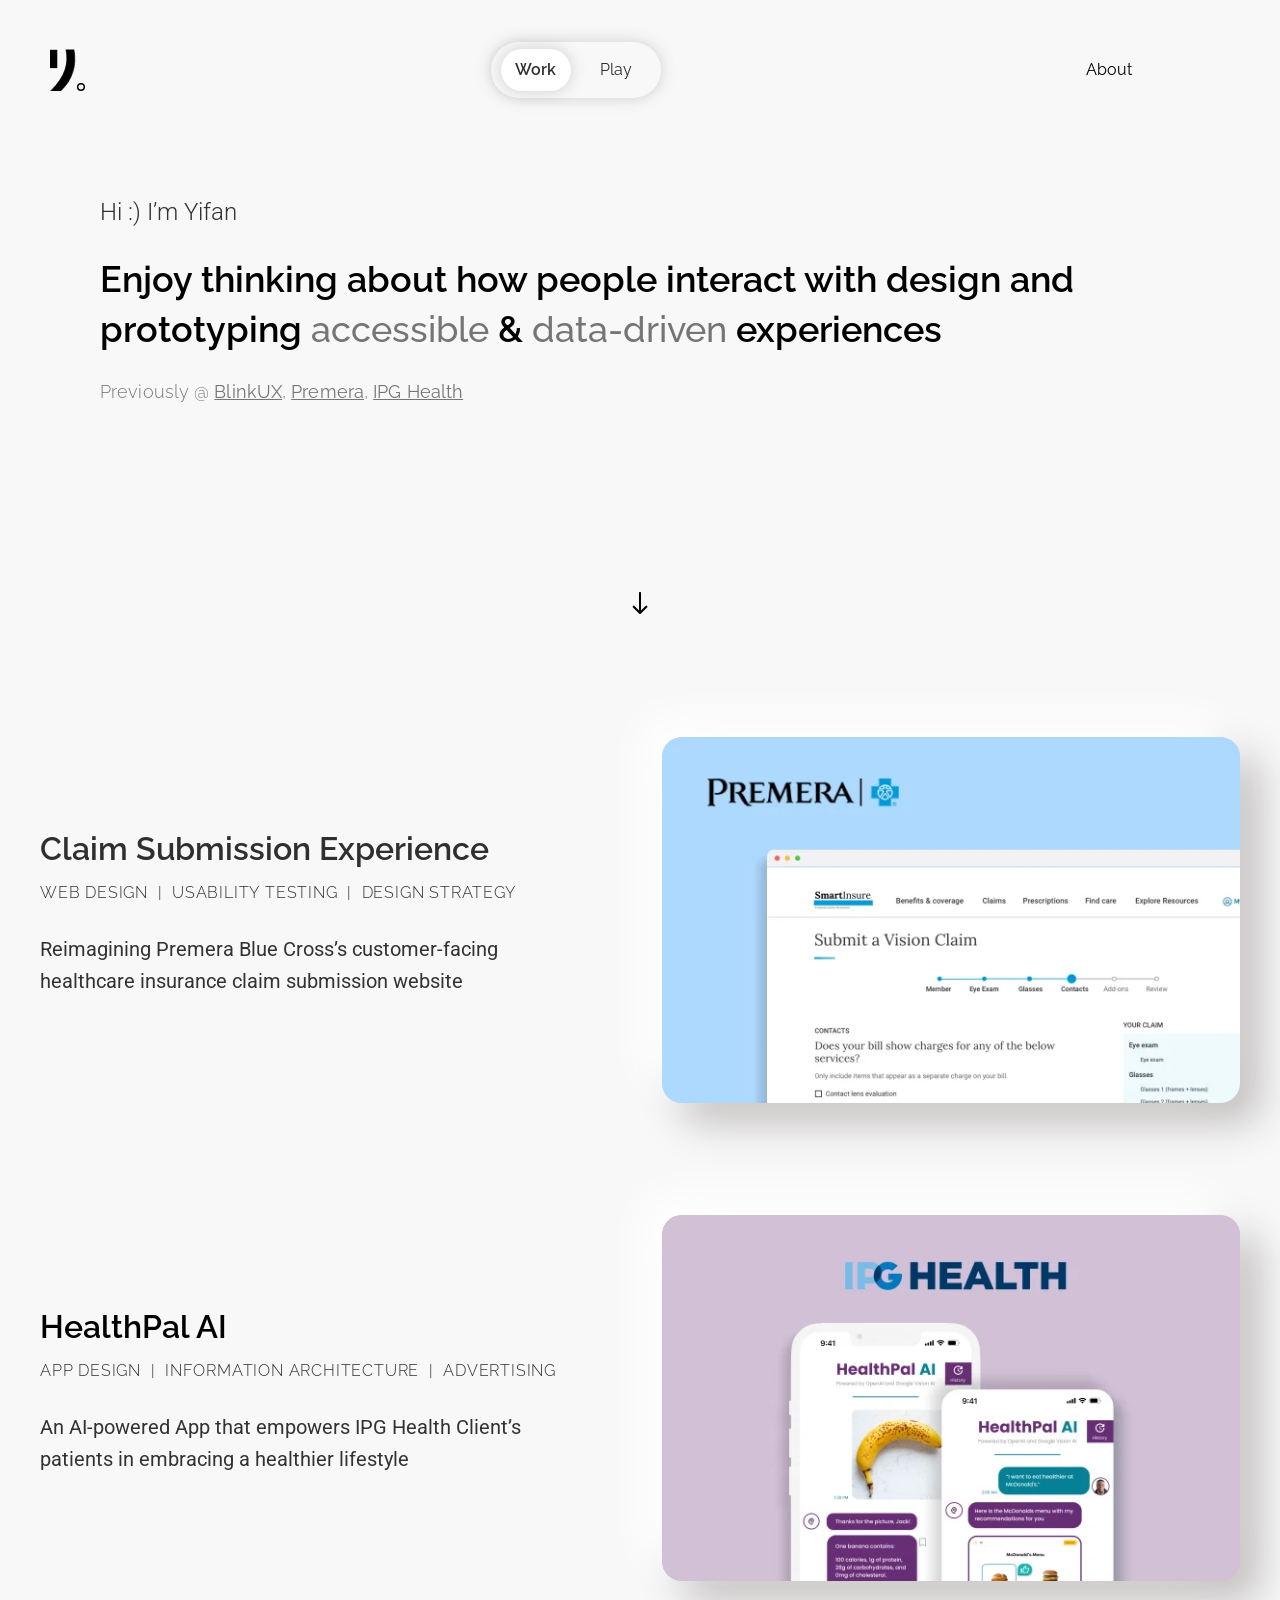
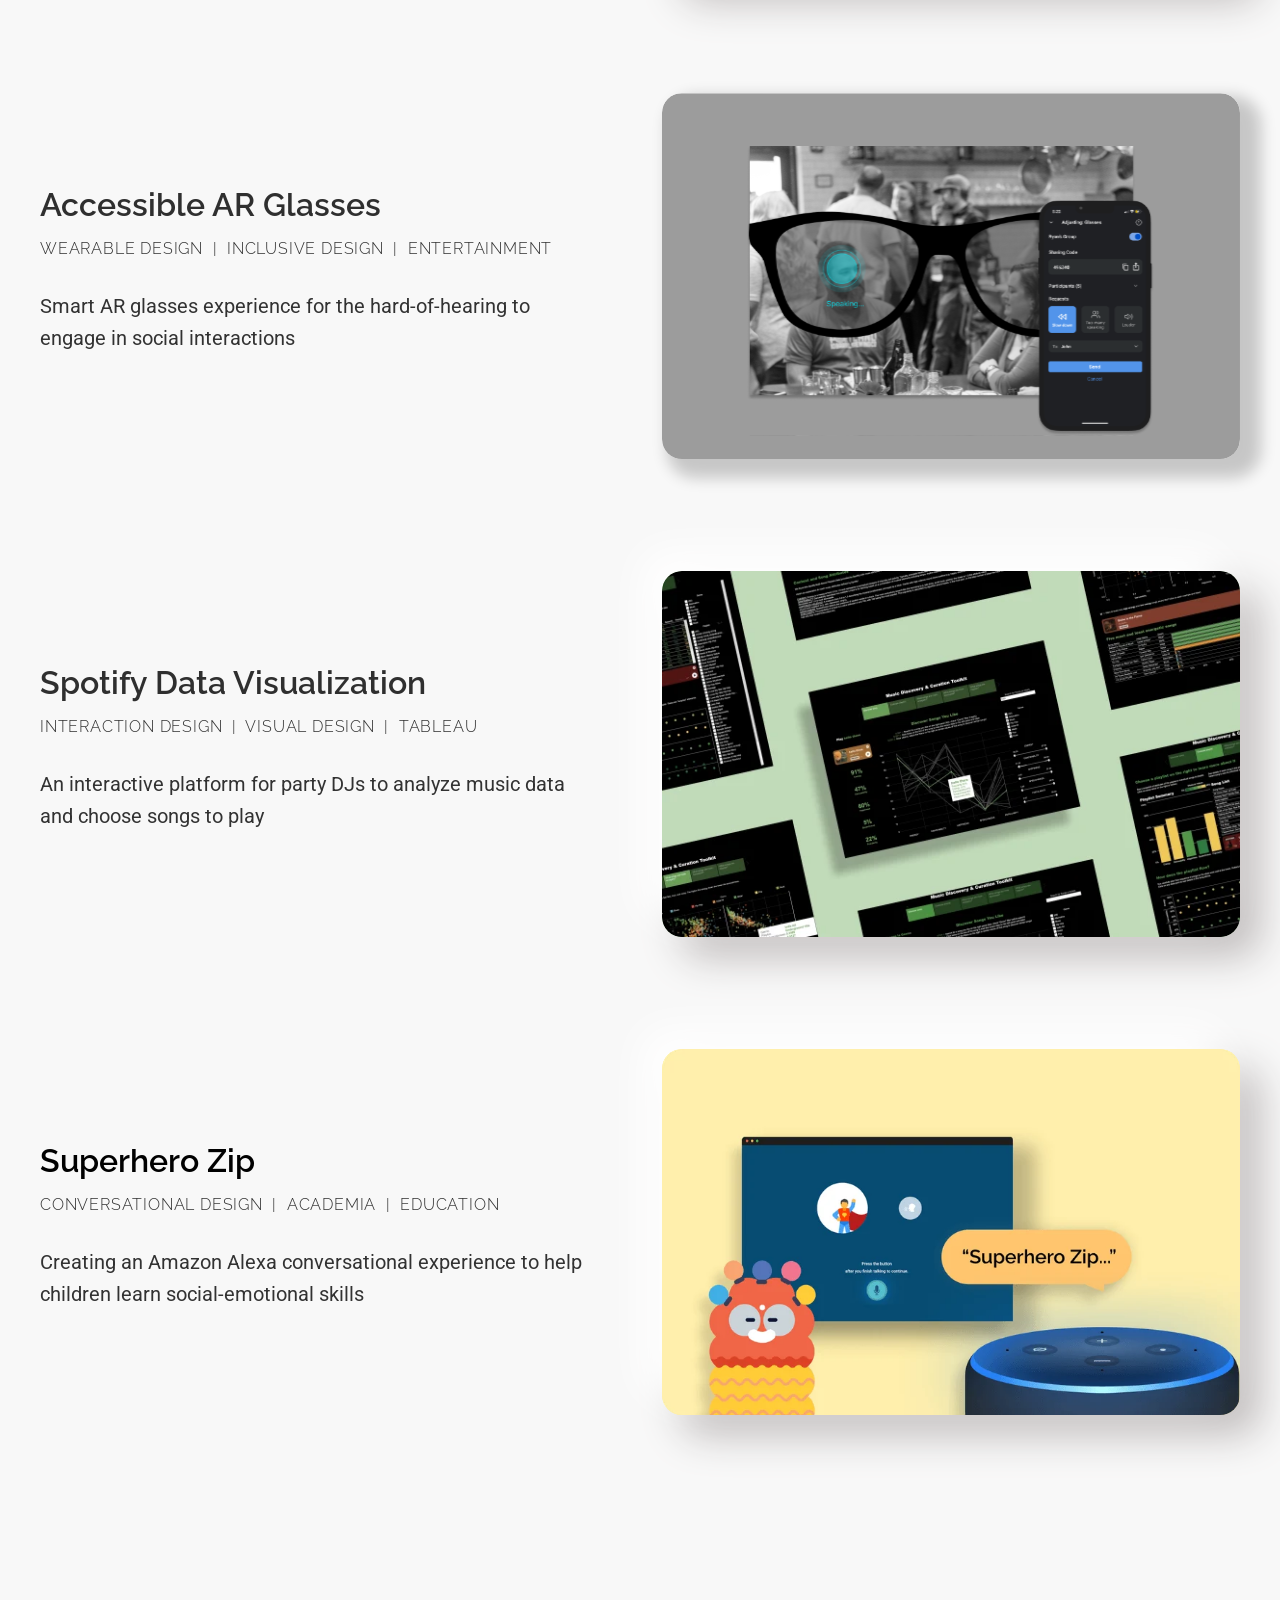
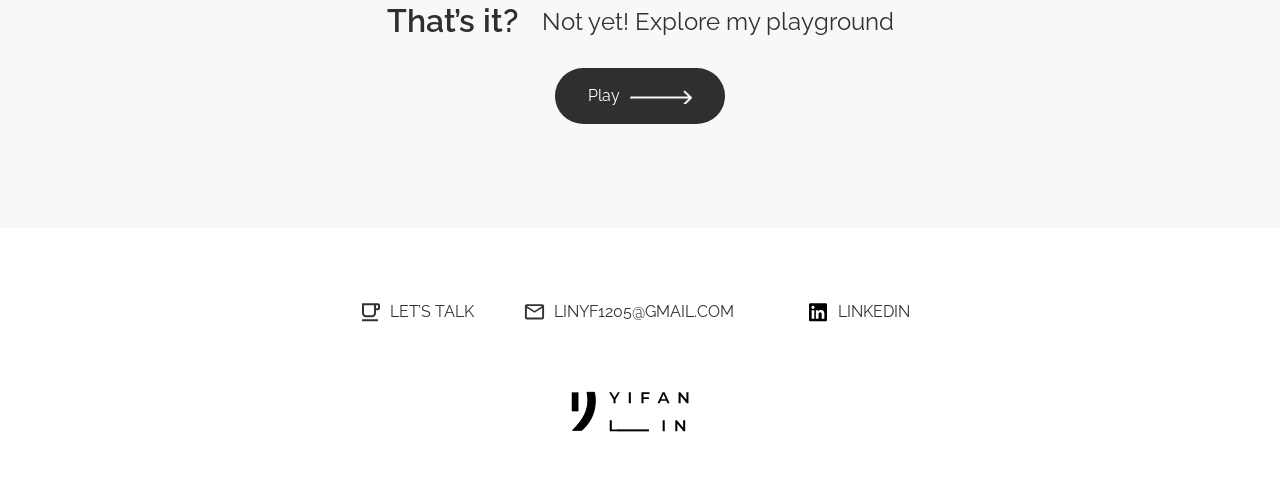
==== commit dfbe230a: "Improve mobile layout and readability across all pages Phone-only rules (max-width 767px/479px): flu" ====
--- a/index.html
+++ b/index.html
@@ -1,2 +1,2 @@
 <!DOCTYPE html><html lang="en"><head><meta charset="utf-8"/><meta name="description" content="Yifan Lin is a human centered designer and researcher creating accessible, data-driven experiences."/><title>Home</title><meta content="Home" property="og:title"/><meta content="Home" name="twitter:title"/><meta content="width=device-width, initial-scale=1" name="viewport"/><link href="./assets/css/portfolio.css" rel="stylesheet"/>
-<link href="./site.css" rel="stylesheet"/><link href="https://fonts.googleapis.com/css2?family=Raleway:wght@300;400;500;600;700;800&amp;family=Roboto:wght@300;400;500;700&amp;display=swap" rel="stylesheet"/><link rel="preconnect" href="https://fonts.googleapis.com"/><link rel="preconnect" href="https://fonts.gstatic.com" crossorigin/><link href="./assets/64f9a5094c0ef83f96128c89_Y_LOGO.webp" rel="shortcut icon" type="image/x-icon"/><link href="./assets/64f9a54ee02b05b13fe72a64_Y_LOGO_256x256.webp" rel="apple-touch-icon"/></head><body class="body-2"><div class="homepage---white"><div data-collapse="medium" role="banner" class="navbar-home w-nav"><div class="navbarcontainer-3 w-container"><div class="navbar-content-3"><a href="./" aria-current="page" class="link-home w-inline-block w--current"><img width="48" height="58" alt="" src="./assets/64ebe89e82865eba714292a4_Vectors-Wrapper.svg" loading="lazy" class="vectors-wrapper-6"/></a><div class="frame-35"><div class="frame-36"><div class="text-3">Work</div></div><a href="./play/" class="link-block w-inline-block"><div class="frame-37"><div class="nav-bar-6">Play</div></div></a></div><div class="frame-38"><nav role="navigation" class="navbar-menu-3 w-nav-menu"><a href="./about-me/" class="nav-bar-7 w-nav-link">About</a></nav></div></div><div class="menu-button-2 w-nav-button" role="button" tabindex="0" aria-label="Toggle navigation" aria-expanded="false"><div class="w-icon-nav-menu"></div></div></div></div><div class="hero-section"><div class="container"><div class="_2-columns-12"><div class="column-51"><div class="heading-103">Hi :) I’m Yifan</div><div class="home-heading"><div class="home-heading"><span class="home-enjoy">Enjoy thinking about how people interact with design and prototyping </span><span class="home-gray">accessible</span><span class="home-enjoy"> &amp; </span><span class="home-gray">data-driven</span><span class="home-enjoy"> experiences</span></div></div><div class="paragraph-35">Previously @ <a href="https://blinkux.com/about" target="_blank" class="company-link">BlinkUX</a>, <a href="https://www.premera.com/" target="_blank" class="company-link">Premera</a>, <a href="https://ipghealth.com/" target="_blank" class="company-link">IPG Health</a></div></div><div class="scroll-down_component"><div class="scroll-line-wrapper"><img src="./assets/654dd0c60c5077fea5ebe48a_ArrowB.webp" loading="lazy" alt=""/></div></div></div></div></div><section class="work-section"><div class="projects"><div class="project-card"><div class="project-card-textbox"><div class="project-card-title"><div class="heading-2">Claim Submission Experience</div><h6 class="tags">Web Design  |  Usability Testing  |  DESIGN STRATEGY</h6><div class="paragraph-home-work">Reimagining Premera Blue Cross’s customer-facing healthcare insurance claim submission website</div></div></div><a href="./works/healthcare-claim-experience/" class="link-block-work w-inline-block"><div class="project-img-shadow"><img src="./assets/65433bfb8ec7115315d2ca80_Premera-cover-2.webp" loading="lazy" width="600" height="380" alt="" srcset="./assets/65433bfb8ec7115315d2ca80_Premera-cover-2-p-500.webp 500w, ./assets/65433bfb8ec7115315d2ca80_Premera-cover-2.webp 600w" sizes="(max-width: 600px) 100vw, 600px" class="premera-cover-2"/></div></a></div><div class="project-card"><div class="project-card-textbox"><div class="project-card-title"><div class="heading-102">HealthPal AI</div><h6 class="tags">APP Design  |  Information Architecture  |  Advertising</h6><div class="paragraph-home-work">An AI-powered App that empowers IPG Health Client’s patients in embracing a healthier lifestyle</div></div></div><a href="./works/healthpal-ai/" class="link-block-work w-inline-block"><div class="project-img-shadow-2"><img src="./assets/65433c2fd9f32b8d8400daa6_project-img-shadow-1.webp" loading="lazy" width="600" height="380" alt="" srcset="./assets/65433c2fd9f32b8d8400daa6_project-img-shadow-1-p-500.webp 500w, ./assets/65433c2fd9f32b8d8400daa6_project-img-shadow-1.webp 600w" sizes="(max-width: 600px) 100vw, 600px" class="project-img-shadow-1"/></div></a></div><div class="project-card"><div class="project-card-textbox"><div class="project-card-title"><div class="heading-2">Accessible AR Glasses</div><h6 class="tags">WEARABLE Design  |  Inclusive Design  |  Entertainment</h6><div class="paragraph-home-work">Smart AR glasses experience for the hard-of-hearing to engage in social interactions</div></div></div><a href="./works/ar-accessible-glasses/" class="link-block-work w-inline-block"><img src="./assets/64ec5e010fa4375ee0cc8c27_Vectors-Wrapper.svg" loading="lazy" width="600" height="380" alt="" class="vectors-wrapper-2"/></a></div><div class="project-card"><div class="project-card-textbox"><div class="project-card-title"><div class="heading-2">Spotify Data Visualization</div><h6 class="tags">Interaction Design  |  VISUAL Design  |  Tableau</h6><div class="paragraph-home-work">An interactive platform for party DJs to analyze music data and choose songs to play</div></div></div><a href="./works/spotify-data-visualization/" class="link-block-work w-inline-block"><div class="data-viz-cover"><img src="./assets/65437d755b21106c16dc1677_Data-viz-cover-1.webp" loading="lazy" width="600" height="380" alt="" srcset="./assets/65437d755b21106c16dc1677_Data-viz-cover-1-p-500.webp 500w, ./assets/65437d755b21106c16dc1677_Data-viz-cover-1.webp 600w" sizes="(max-width: 600px) 100vw, 600px" class="data-viz-cover-1"/></div></a></div><div class="project-card"><div class="project-card-textbox"><div class="project-card-title"><div class="heading-88">Superhero Zip</div><h6 class="tags">Conversational Design  |  AcademiA  |  EDUCATION</h6><div class="paragraph-home-work">Creating an Amazon Alexa conversational experience to help children learn social-emotional skills</div></div></div><a href="./works/superhero-zip/" class="link-block-work w-inline-block"><div class="alexa-cover"><img src="./assets/65482e924edc4c7dbde445a9_Alexa%20Cover.webp" loading="lazy" width="600" height="380" alt="" srcset="./assets/65482e924edc4c7dbde445a9_Alexa%20Cover-p-500.webp 500w, ./assets/65482e924edc4c7dbde445a9_Alexa%20Cover-p-800.webp 800w, ./assets/65482e924edc4c7dbde445a9_Alexa%20Cover-p-1080.webp 1080w, ./assets/65482e924edc4c7dbde445a9_Alexa%20Cover.webp 1200w" sizes="(max-width: 767px) 100vw, 600px" class="alexa-cover-1"/></div></a></div></div></section><div class="explore-home"><div class="container-5"><div class="moveup-text"><div class="heading-2">That’s it?</div><div class="heading-3">Not yet! Explore my playground</div></div><a href="./play/" class="playwork-link w-inline-block"><div class="frame-75 moveup-text"><div class="nav-bar-8">Play</div><img src="./assets/64ec61a36655dce9e0ce12b2_Arrow-9-2.webp" loading="lazy" width="62" height="14.7619047164917" alt="" class="arrow-9-2"/></div></a></div></div><div class="footer"><div class="_2-columns-3"><div class="column-5"><a href="https://linkedin.com/in/linyifan" target="_blank" class="lets-talk-link w-inline-block"><div class="frame-28"><img src="./assets/64ebe8a3620be5bd803b1869_Vectors-Wrapper.svg" loading="lazy" width="24" height="24" alt="" class="vectors-wrapper-4"/><div class="nav-bar-5">LET’S TALK</div></div></a></div><div class="column-6"><a href="mailto:linyf1205@gmail.com" class="email-link w-inline-block"><div class="frame-28"><img src="./assets/64ebe8a4803f104e4a681150_Vectors-Wrapper.svg" loading="lazy" width="24" height="24" alt="" class="vectors-wrapper-4"/><div class="nav-bar-5">LINYF1205@GMAIL.COM</div></div></a></div><div class="column-7"><a href="https://linkedin.com/in/linyifan" target="_blank" class="linkedin-link w-inline-block"><div class="frame-30"><img src="./assets/64ebe8a4256f5c34703fa2f7_Vectors-Wrapper.svg" loading="lazy" width="24" height="24" alt="" class="vectors-wrapper-4"/><div class="nav-bar-5">LINKEDIN</div></div></a></div></div><div class="div-block-2"><img src="./assets/64ebe8a55052b71c352c5f48_Vectors-Wrapper.svg" loading="lazy" width="139" height="52" alt="" class="vectors-wrapper-5"/></div></div></div><script src="./site.js" defer></script></body></html>
+<link href="./site.css" rel="stylesheet"/><link href="https://fonts.googleapis.com/css2?family=Raleway:wght@300;400;500;600;700;800&amp;family=Roboto:wght@300;400;500;700&amp;display=swap" rel="stylesheet"/><link rel="preconnect" href="https://fonts.googleapis.com"/><link rel="preconnect" href="https://fonts.gstatic.com" crossorigin/><link href="./assets/64f9a5094c0ef83f96128c89_Y_LOGO.webp" rel="shortcut icon" type="image/x-icon"/><link href="./assets/64f9a54ee02b05b13fe72a64_Y_LOGO_256x256.webp" rel="apple-touch-icon"/></head><body class="body-2"><div class="homepage---white"><div data-collapse="medium" role="banner" class="navbar-home w-nav"><div class="navbarcontainer-3 w-container"><div class="navbar-content-3"><a href="./" aria-current="page" class="link-home w-inline-block w--current"><img width="48" height="58" alt="" src="./assets/64ebe89e82865eba714292a4_Vectors-Wrapper.svg" loading="lazy" class="vectors-wrapper-6"/></a><div class="frame-35"><div class="frame-36"><div class="text-3">Work</div></div><a href="./play/" class="link-block w-inline-block"><div class="frame-37"><div class="nav-bar-6">Play</div></div></a></div><div class="frame-38"><nav role="navigation" class="navbar-menu-3 w-nav-menu"><a href="./about-me/" class="nav-bar-7 w-nav-link">About</a></nav></div></div><div class="menu-button-2 w-nav-button" role="button" tabindex="0" aria-label="Toggle navigation" aria-expanded="false"><div class="w-icon-nav-menu"></div></div></div></div><div class="hero-section"><div class="container"><div class="_2-columns-12"><div class="column-51"><div class="heading-103">Hi :) I’m Yifan</div><div class="home-heading"><div class="home-heading"><span class="home-enjoy">Enjoy thinking about how people interact with design and prototyping </span><span class="home-gray">accessible</span><span class="home-enjoy"> &amp; </span><span class="home-gray">data-driven</span><span class="home-enjoy"> experiences</span></div></div><div class="paragraph-35">Previously @ <a href="https://blinkux.com/about" target="_blank" class="company-link">BlinkUX</a>, <a href="https://www.premera.com/" target="_blank" class="company-link">Premera</a>, <a href="https://ipghealth.com/" target="_blank" class="company-link">IPG Health</a></div></div><div class="scroll-down_component"><div class="scroll-line-wrapper"><img src="./assets/654dd0c60c5077fea5ebe48a_ArrowB.webp" loading="lazy" alt=""/></div></div></div></div></div><section class="work-section"><div class="projects"><div class="project-card"><div class="project-card-textbox"><div class="project-card-title"><div class="heading-2">Claim Submission Experience</div><h6 class="tags">Web Design  |⁠  Usability Testing  |⁠  DESIGN STRATEGY</h6><div class="paragraph-home-work">Reimagining Premera Blue Cross’s customer-facing healthcare insurance claim submission website</div></div></div><a href="./works/healthcare-claim-experience/" class="link-block-work w-inline-block"><div class="project-img-shadow"><img src="./assets/65433bfb8ec7115315d2ca80_Premera-cover-2.webp" loading="lazy" width="600" height="380" alt="" srcset="./assets/65433bfb8ec7115315d2ca80_Premera-cover-2-p-500.webp 500w, ./assets/65433bfb8ec7115315d2ca80_Premera-cover-2.webp 600w" sizes="(max-width: 600px) 100vw, 600px" class="premera-cover-2"/></div></a></div><div class="project-card"><div class="project-card-textbox"><div class="project-card-title"><div class="heading-102">HealthPal AI</div><h6 class="tags">APP Design  |⁠  Information Architecture  |⁠  Advertising</h6><div class="paragraph-home-work">An AI-powered App that empowers IPG Health Client’s patients in embracing a healthier lifestyle</div></div></div><a href="./works/healthpal-ai/" class="link-block-work w-inline-block"><div class="project-img-shadow-2"><img src="./assets/65433c2fd9f32b8d8400daa6_project-img-shadow-1.webp" loading="lazy" width="600" height="380" alt="" srcset="./assets/65433c2fd9f32b8d8400daa6_project-img-shadow-1-p-500.webp 500w, ./assets/65433c2fd9f32b8d8400daa6_project-img-shadow-1.webp 600w" sizes="(max-width: 600px) 100vw, 600px" class="project-img-shadow-1"/></div></a></div><div class="project-card"><div class="project-card-textbox"><div class="project-card-title"><div class="heading-2">Accessible AR Glasses</div><h6 class="tags">WEARABLE Design  |⁠  Inclusive Design  |⁠  Entertainment</h6><div class="paragraph-home-work">Smart AR glasses experience for the hard-of-hearing to engage in social interactions</div></div></div><a href="./works/ar-accessible-glasses/" class="link-block-work w-inline-block"><img src="./assets/64ec5e010fa4375ee0cc8c27_Vectors-Wrapper.svg" loading="lazy" width="600" height="380" alt="" class="vectors-wrapper-2"/></a></div><div class="project-card"><div class="project-card-textbox"><div class="project-card-title"><div class="heading-2">Spotify Data Visualization</div><h6 class="tags">Interaction Design  |⁠  VISUAL Design  |⁠  Tableau</h6><div class="paragraph-home-work">An interactive platform for party DJs to analyze music data and choose songs to play</div></div></div><a href="./works/spotify-data-visualization/" class="link-block-work w-inline-block"><div class="data-viz-cover"><img src="./assets/65437d755b21106c16dc1677_Data-viz-cover-1.webp" loading="lazy" width="600" height="380" alt="" srcset="./assets/65437d755b21106c16dc1677_Data-viz-cover-1-p-500.webp 500w, ./assets/65437d755b21106c16dc1677_Data-viz-cover-1.webp 600w" sizes="(max-width: 600px) 100vw, 600px" class="data-viz-cover-1"/></div></a></div><div class="project-card"><div class="project-card-textbox"><div class="project-card-title"><div class="heading-88">Superhero Zip</div><h6 class="tags">Conversational Design  |⁠  AcademiA  |⁠  EDUCATION</h6><div class="paragraph-home-work">Creating an Amazon Alexa conversational experience to help children learn social-emotional skills</div></div></div><a href="./works/superhero-zip/" class="link-block-work w-inline-block"><div class="alexa-cover"><img src="./assets/65482e924edc4c7dbde445a9_Alexa%20Cover.webp" loading="lazy" width="600" height="380" alt="" srcset="./assets/65482e924edc4c7dbde445a9_Alexa%20Cover-p-500.webp 500w, ./assets/65482e924edc4c7dbde445a9_Alexa%20Cover-p-800.webp 800w, ./assets/65482e924edc4c7dbde445a9_Alexa%20Cover-p-1080.webp 1080w, ./assets/65482e924edc4c7dbde445a9_Alexa%20Cover.webp 1200w" sizes="(max-width: 767px) 100vw, 600px" class="alexa-cover-1"/></div></a></div></div></section><div class="explore-home"><div class="container-5"><div class="moveup-text"><div class="heading-2">That’s it?</div><div class="heading-3">Not yet! Explore my playground</div></div><a href="./play/" class="playwork-link w-inline-block"><div class="frame-75 moveup-text"><div class="nav-bar-8">Play</div><img src="./assets/64ec61a36655dce9e0ce12b2_Arrow-9-2.webp" loading="lazy" width="62" height="14.7619047164917" alt="" class="arrow-9-2"/></div></a></div></div><div class="footer"><div class="_2-columns-3"><div class="column-5"><a href="https://linkedin.com/in/linyifan" target="_blank" class="lets-talk-link w-inline-block"><div class="frame-28"><img src="./assets/64ebe8a3620be5bd803b1869_Vectors-Wrapper.svg" loading="lazy" width="24" height="24" alt="" class="vectors-wrapper-4"/><div class="nav-bar-5">LET’S TALK</div></div></a></div><div class="column-6"><a href="mailto:linyf1205@gmail.com" class="email-link w-inline-block"><div class="frame-28"><img src="./assets/64ebe8a4803f104e4a681150_Vectors-Wrapper.svg" loading="lazy" width="24" height="24" alt="" class="vectors-wrapper-4"/><div class="nav-bar-5">LINYF1205@GMAIL.COM</div></div></a></div><div class="column-7"><a href="https://linkedin.com/in/linyifan" target="_blank" class="linkedin-link w-inline-block"><div class="frame-30"><img src="./assets/64ebe8a4256f5c34703fa2f7_Vectors-Wrapper.svg" loading="lazy" width="24" height="24" alt="" class="vectors-wrapper-4"/><div class="nav-bar-5">LINKEDIN</div></div></a></div></div><div class="div-block-2"><img src="./assets/64ebe8a55052b71c352c5f48_Vectors-Wrapper.svg" loading="lazy" width="139" height="52" alt="" class="vectors-wrapper-5"/></div></div></div><script src="./site.js" defer></script></body></html>
--- a/site.css
+++ b/site.css
@@ -51,6 +51,77 @@
 .work-section .vectors-wrapper-2 {
   display: block;
   object-fit: cover;
+}
+
+/* Keep all Play artwork in a fixed 600 × 380 frame, regardless of source ratio. */
+.work-section.work-dark .play-project-image-frame {
+  flex: 0 1 600px;
+  width: min(100%, 600px);
+  max-width: 100%;
+  aspect-ratio: 30 / 19;
+  overflow: hidden;
+  border-radius: 20px;
+  background: #111;
+  box-shadow: 0 0 10px 5px #00000063;
+}
+
+.work-section.work-dark .project-card-dark > .link-block-work {
+  width: 100%;
+  max-width: 100%;
+  min-width: 0;
+}
+
+.work-section.work-dark .project-card-dark {
+  display: grid;
+  grid-template-columns: repeat(2, minmax(0, 1fr));
+  align-items: center;
+}
+
+.work-section.work-dark .play-project-image-frame {
+  width: 100%;
+}
+
+.work-section.work-dark .play-project-image-frame img {
+  display: block;
+  width: 100%;
+  height: 100%;
+  object-fit: cover;
+  object-position: center;
+}
+
+.work-section.work-dark .play-project-image-frame img.atari-frame {
+  object-fit: contain;
+  object-position: center;
+}
+
+/* The Hackathon GIF is a tall phone mockup on white: show the whole phone in a white frame. */
+.work-section.work-dark .play-project-image-frame.hackathon-frame {
+  background: #fff;
+}
+
+.work-section.work-dark .play-project-image-frame img.hackathon {
+  object-fit: contain;
+  object-position: center;
+}
+
+/* About page nav: mirror the Work/Play nav (35px logo, 170px pill, 164px right slot)
+   so its Work button sits exactly where the Work/Play toggle does. */
+.navbar-content-5 > .logo-link {
+  width: 35px;
+}
+
+.navbar-content-5 .about-me-logo {
+  object-fit: contain;
+}
+
+.navbar-content-5 > .link-block-4 {
+  margin-right: 0;
+}
+
+.navbar-content-5::after {
+  content: "";
+  width: 164px;
+  height: 60px;
 }
 
 [role="button"].w-nav-button {
@@ -107,6 +178,13 @@
     align-self: stretch;
   }
 
+  .work-section.work-dark .play-project-image-frame,
+  .work-section.work-dark .project-card-dark > .link-block-work {
+    flex: 0 1 auto;
+    width: 100%;
+    max-width: 600px;
+  }
+
   .work-section .project-img-shadow {
     position: relative;
     display: block;
@@ -199,9 +277,20 @@
   }
 }
 
+@media screen and (max-width: 991px) {
+  .work-section.work-dark .project-card-dark {
+    grid-template-columns: minmax(0, 1fr);
+  }
+
+  .work-section.work-dark .project-card-dark > .frame-83 {
+    margin-bottom: 0;
+  }
+}
+
 @media screen and (max-width: 479px) {
   .navbarcontainer-3,
-  .navbarcontainer-4 {
+  .navbarcontainer-4,
+  .navbarcontainer-6 {
     position: relative;
     width: 100%;
     min-height: 76px;
@@ -216,6 +305,10 @@
     flex-direction: row;
     justify-content: flex-start;
     gap: 1.25rem;
+  }
+
+  .navbar-content-5::after {
+    height: 0;
   }
 
   .navbar-content-3 > a,
@@ -304,6 +397,131 @@
   }
 }
 
+/* Phone readability: fluid text widths and a calmer type scale. Desktop is untouched. */
+@media screen and (max-width: 767px) {
+  /* Home project titles: always left-aligned, like the tags and text under them. */
+  .project-card-title > [class*="heading-"] {
+    text-align: left;
+  }
+
+  /* Play cards: left-aligned text block with tags in a wrapping row. */
+  .project-card-dark .frame-83,
+  .project-card-dark .frame-84 {
+    align-items: flex-start;
+    text-align: left;
+  }
+
+  .project-card-dark .frame-85 {
+    flex-flow: row wrap;
+    justify-content: flex-start;
+    gap: 8px;
+  }
+
+  /* Footer links: comfortable tap targets. */
+  .lets-talk-link,
+  .email-link,
+  .linkedin-link {
+    min-height: 44px;
+    align-items: center;
+  }
+}
+
+@media screen and (max-width: 479px) {
+  .heading-1,
+  .heading-3,
+  .paragraph-work {
+    width: auto;
+    max-width: 100%;
+  }
+
+  .heading-1 {
+    display: block;
+    font-size: 32px;
+    line-height: 1.25;
+  }
+
+  .heading-1.responsove {
+    font-size: 28px;
+    line-height: 1.3;
+  }
+
+  .heading-2 {
+    font-size: 28px;
+    line-height: 1.3;
+  }
+
+  .heading-3,
+  .heading-3-dj {
+    font-size: 20px;
+    line-height: 1.5;
+  }
+
+  .paragraph-work {
+    font-size: 18px;
+    line-height: 1.6;
+  }
+
+  .quotes-2 {
+    font-size: 22px;
+    line-height: 1.45;
+  }
+
+  .dj-c-heading {
+    font-size: 28px;
+    line-height: 1.3;
+  }
+
+  .text-31 {
+    max-width: 100%;
+    font-size: 36px;
+    line-height: 1.15;
+    overflow-wrap: break-word;
+  }
+
+  /* Case study intro column: use the full width, aligned with the body text. */
+  .project-summary .column,
+  .project-summary .column-16 {
+    width: 100%;
+    max-width: 100%;
+    padding-left: 4px;
+    padding-right: 4px;
+  }
+
+  /* About intro */
+  .column-23 {
+    padding-right: 0;
+  }
+
+  .heading-1 .quotes {
+    display: block;
+    font-size: 22px;
+    line-height: 1.4;
+  }
+
+  .column-23 .heading-3,
+  .text-block-4 {
+    font-size: 18px;
+    line-height: 1.6;
+  }
+
+  /* About interests list: one left-aligned column inside the page gutter. */
+  .cta_component {
+    grid-template-columns: minmax(0, 1fr);
+    padding-left: 24px;
+    padding-right: 24px;
+  }
+
+  .cta_link-text {
+    font-size: clamp(1.75rem, 8.5vw, 2.25rem);
+  }
+
+  /* !important beats the per-item #w-node justify-self: end rules. */
+  .cta_component > a {
+    justify-self: start !important;
+    margin-left: 0;
+  }
+}
+
 @media (prefers-reduced-motion: reduce) {
   *,
   *::before,
